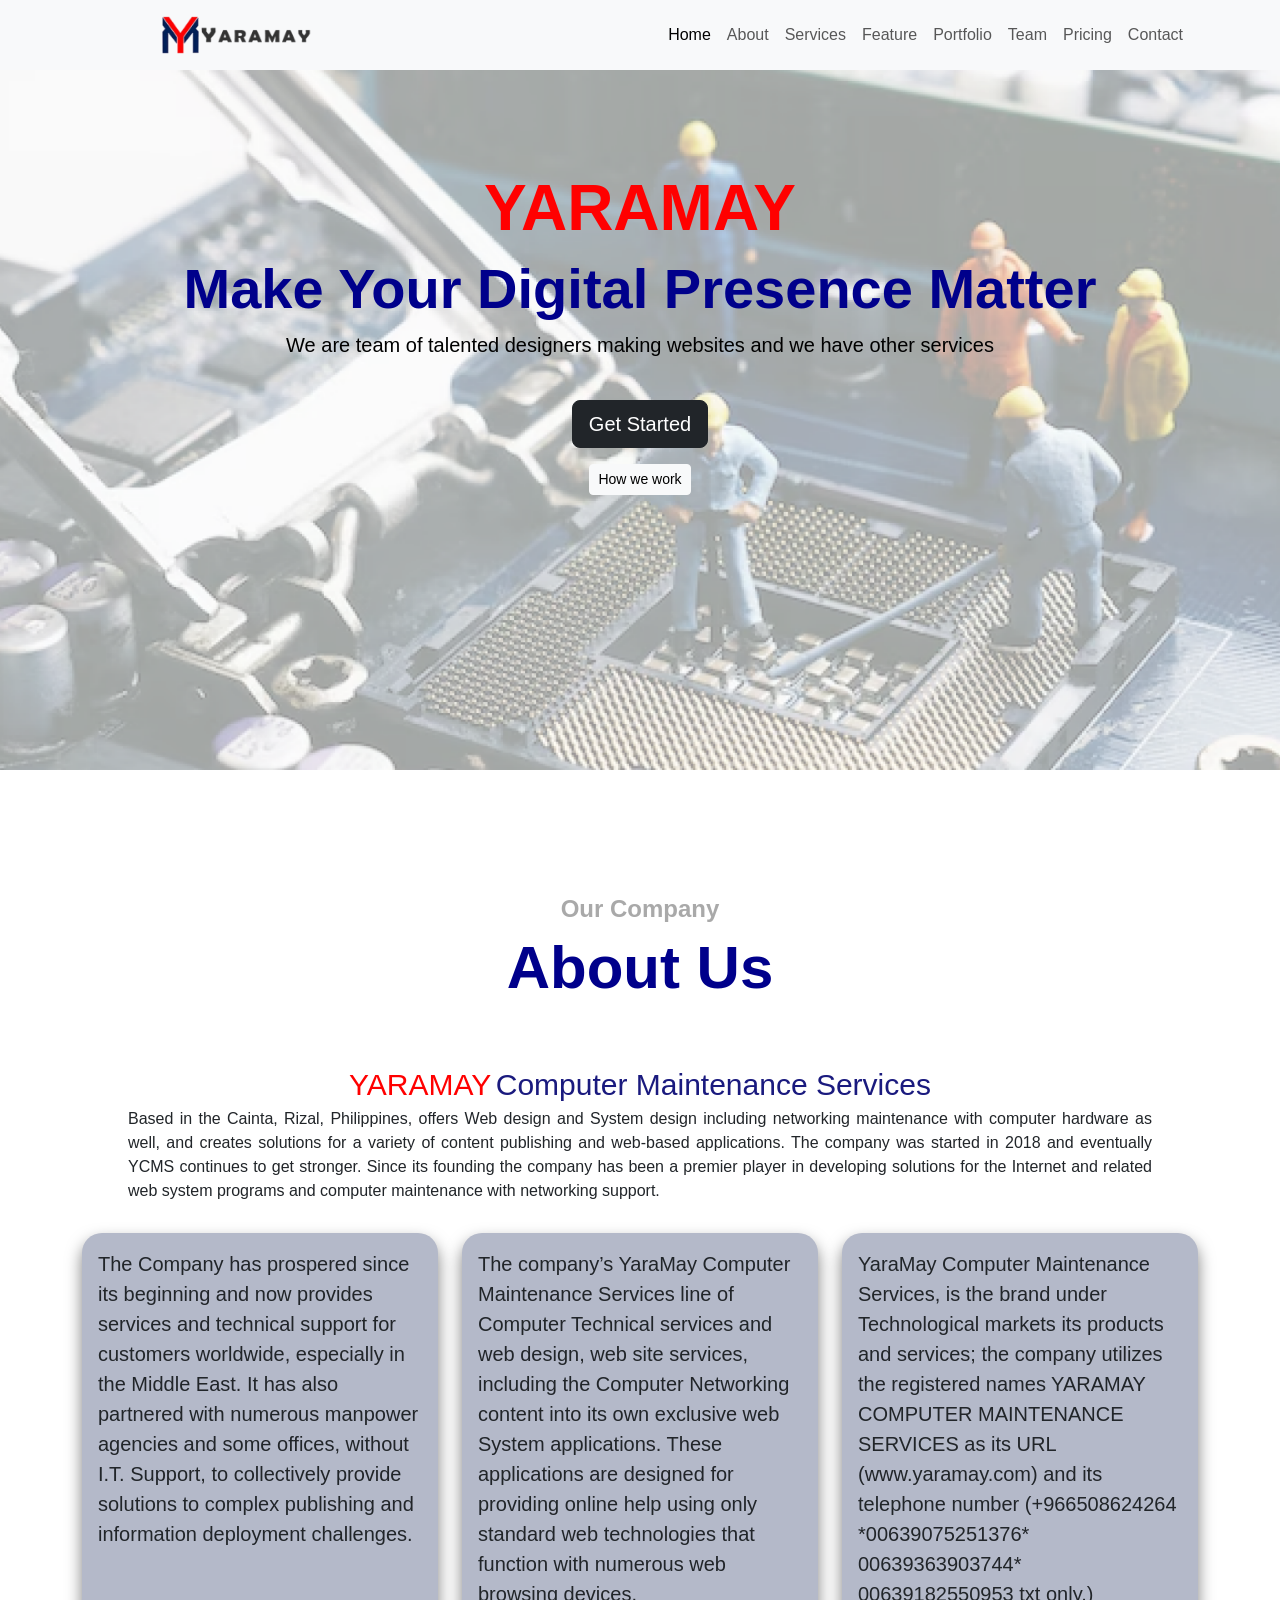
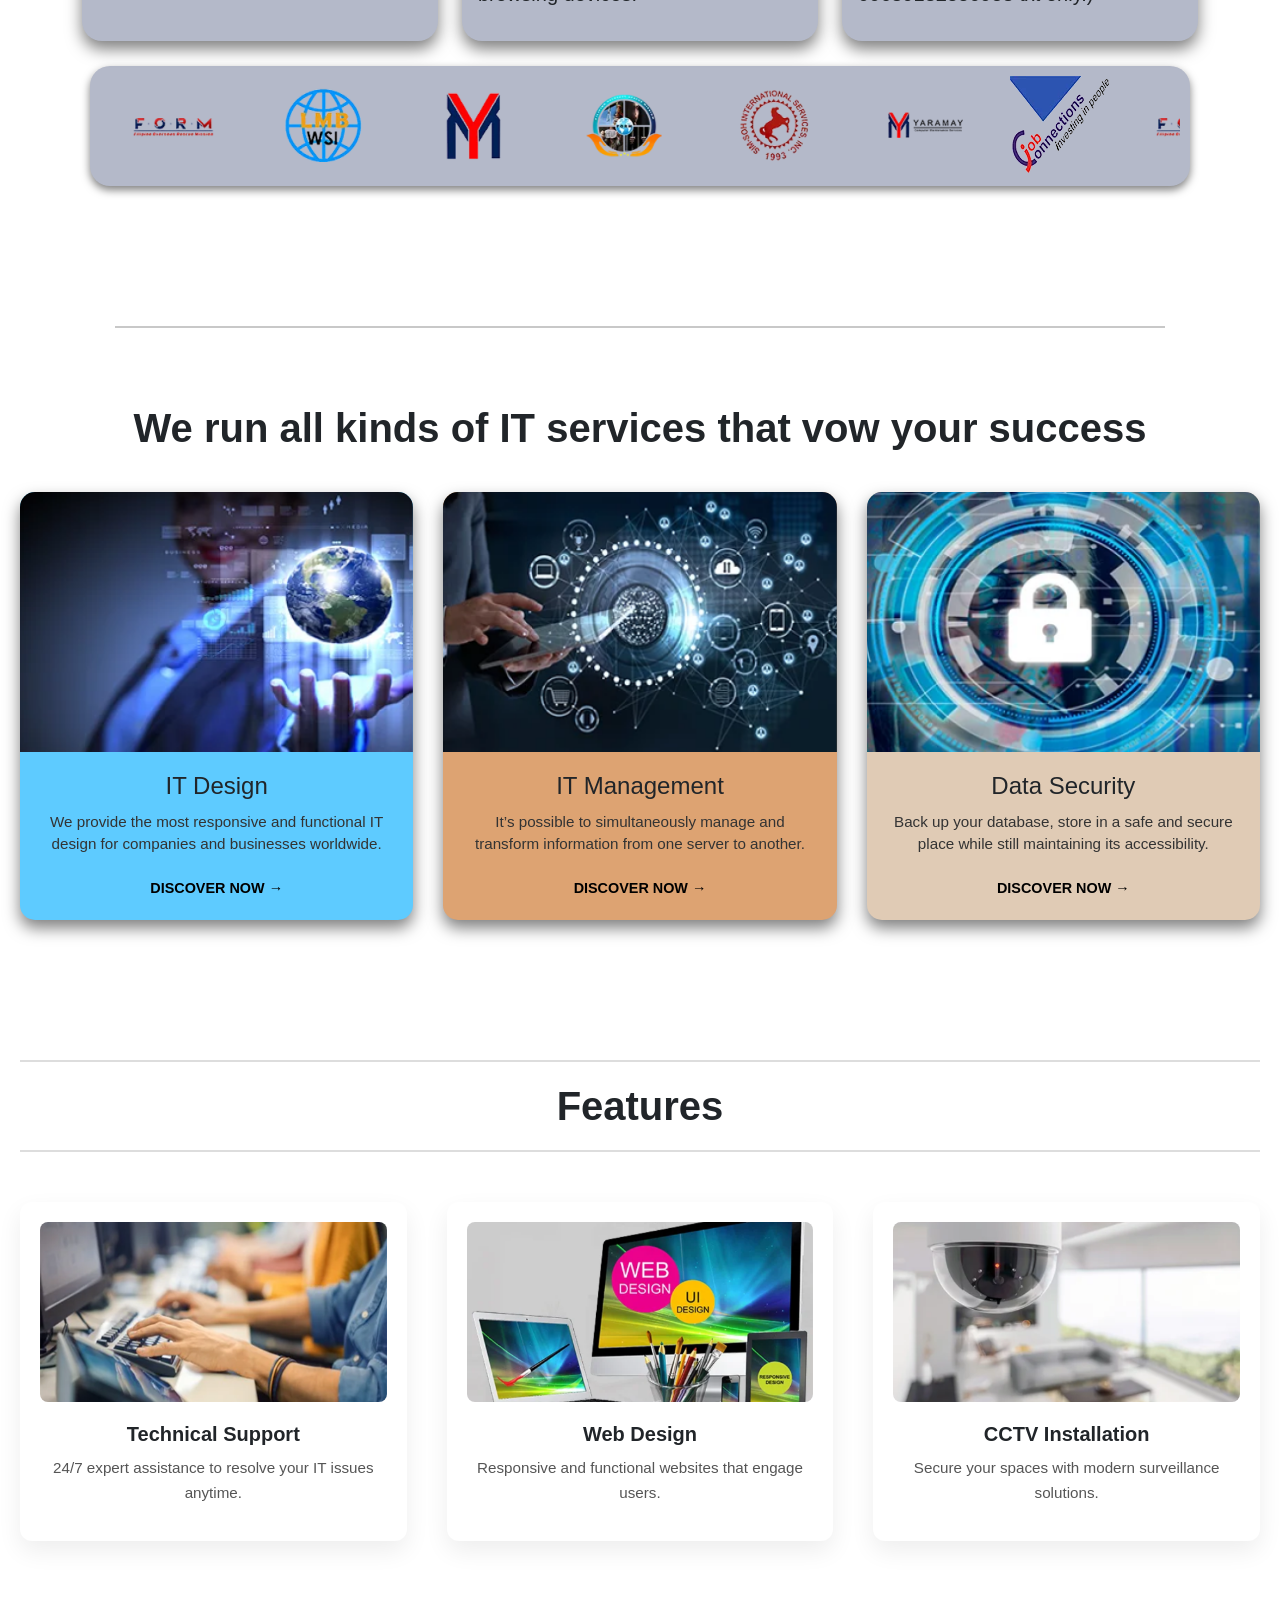
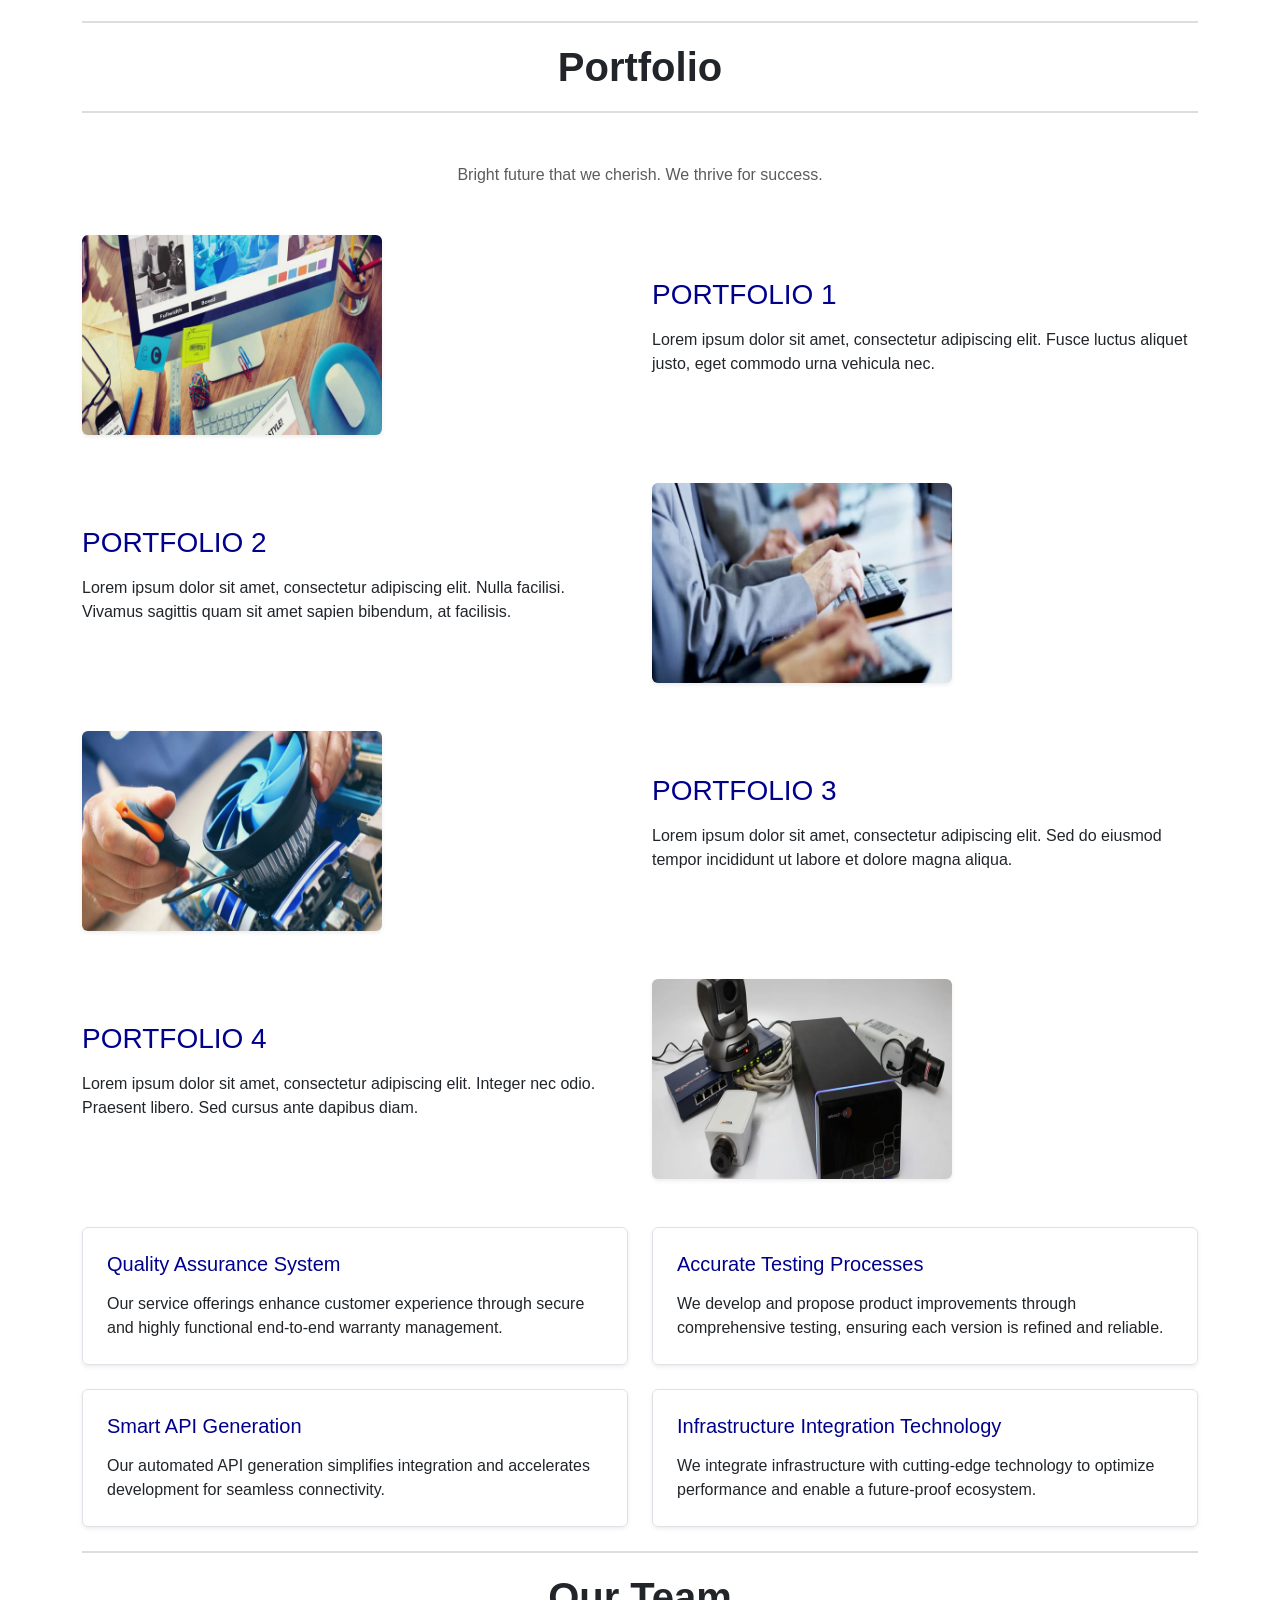
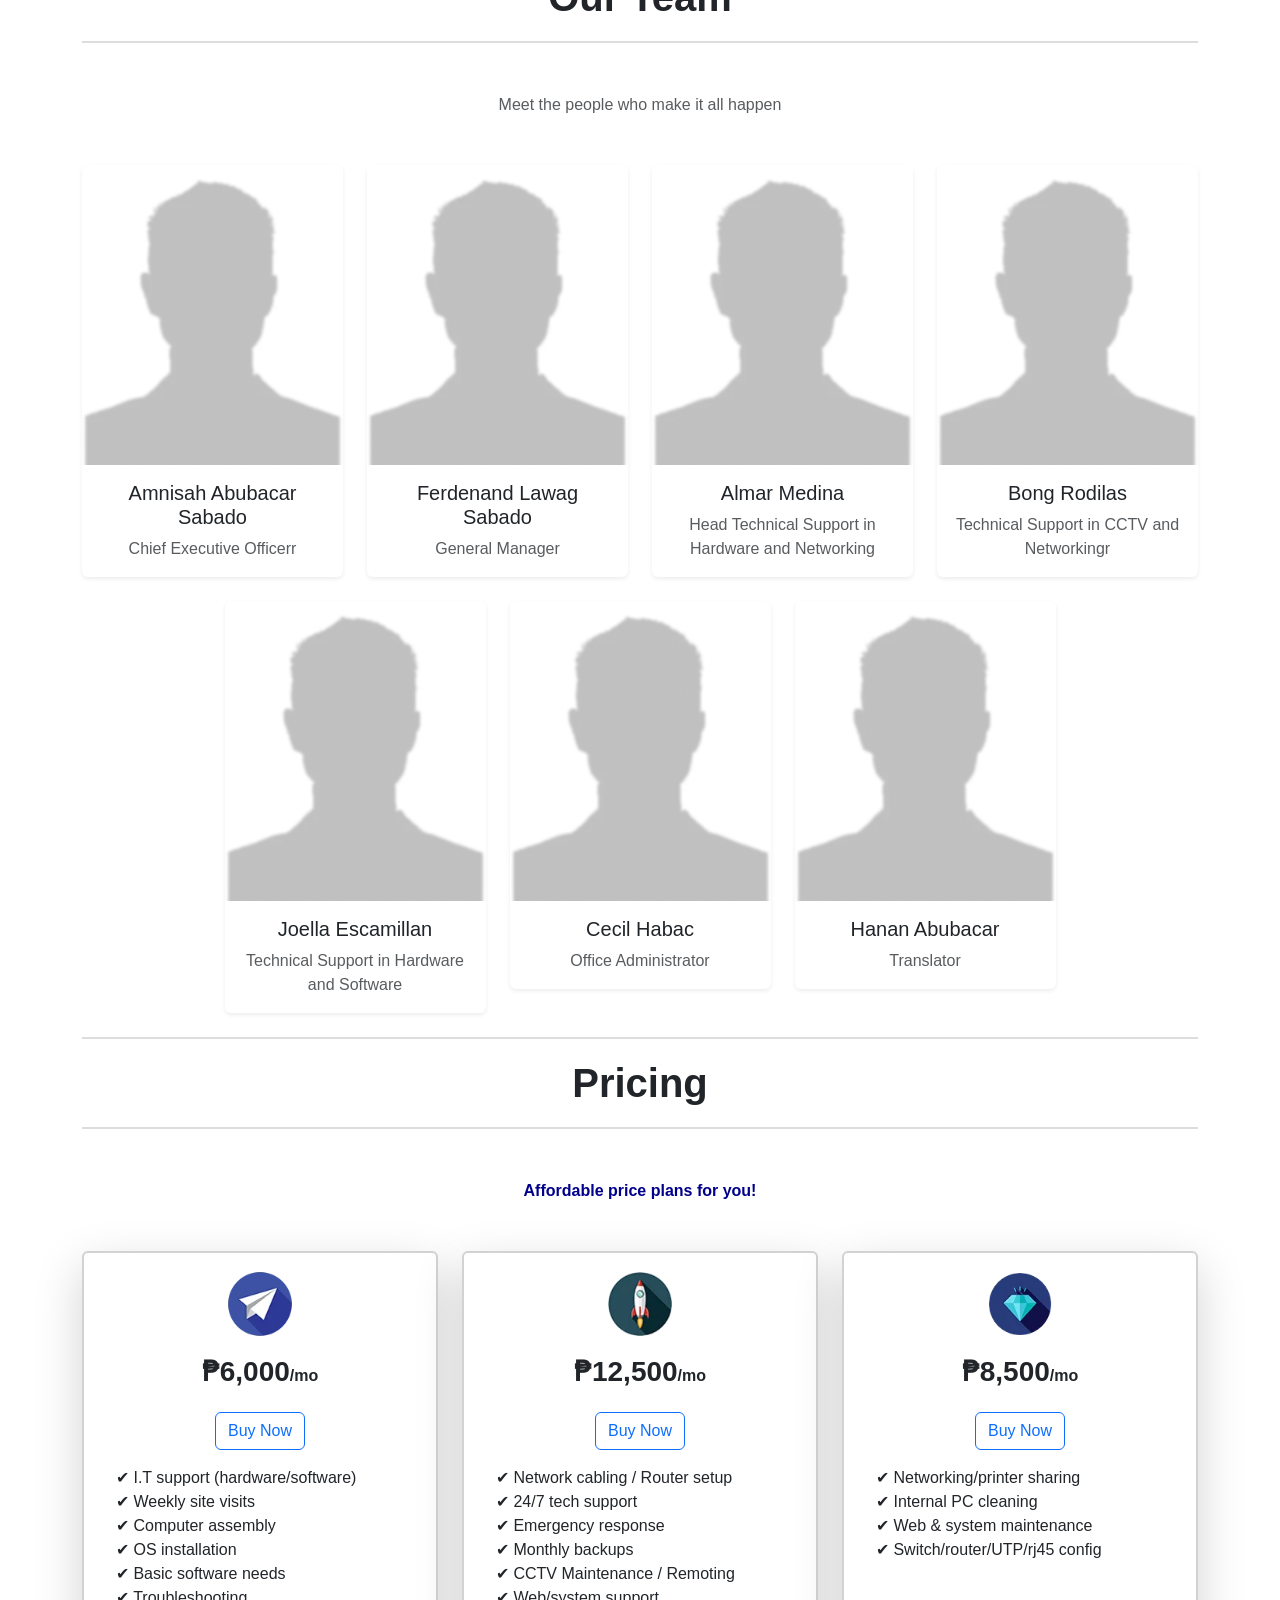
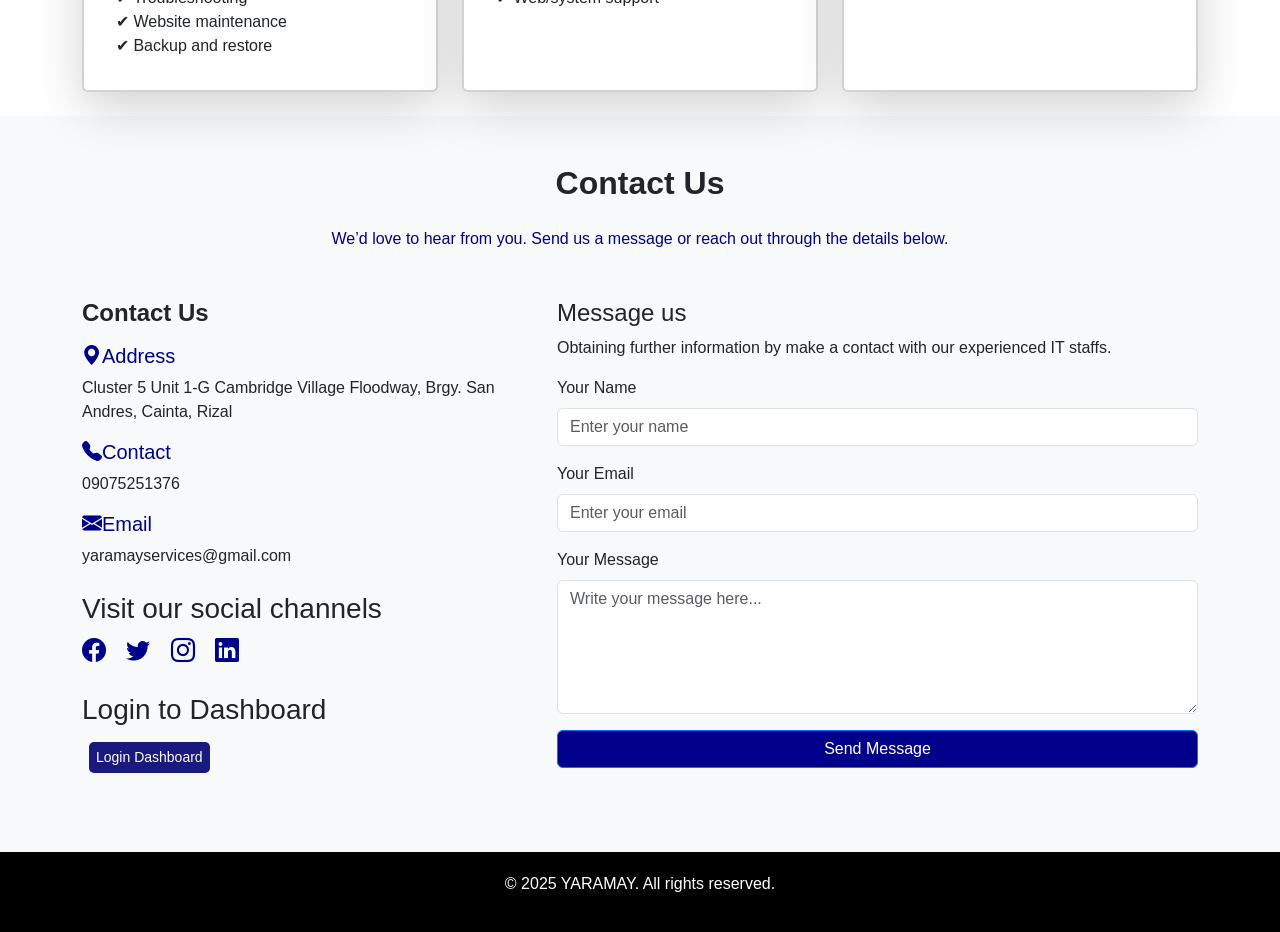
==== index.html @ 6e433407 "update" ====
<!DOCTYPE html>
<html lang="en">
<head>
  <meta charset="UTF-8" />
  <meta name="viewport" content="width=device-width, initial-scale=1.0" />
  <title>YARAMAY</title>
  <link href="https://cdn.jsdelivr.net/npm/bootstrap@5.3.0/dist/css/bootstrap.min.css" rel="stylesheet">
  <link rel="stylesheet" href="https://cdnjs.cloudflare.com/ajax/libs/animate.css/4.1.1/animate.min.css"/>
  <link href="https://unpkg.com/aos@2.3.4/dist/aos.css" rel="stylesheet">
  <link rel="stylesheet" href="https://cdn.jsdelivr.net/npm/bootstrap-icons@1.10.5/font/bootstrap-icons.css">
  <link rel="stylesheet" href="css/site.css">
</head>
<body>

  <!-- Navbar -->
  <nav class="navbar navbar-expand-lg navbar-light bg-light sticky-top">
    <div class="container">
      <a class="navbar-brand" href="#">
          <img src="image/logo.png" alt="MySite Logo" width="150" height="40" class="logo">
      </a>
      <button class="navbar-toggler" type="button" data-bs-toggle="collapse" data-bs-target="#navbarNav" 
        aria-controls="navbarNav" aria-expanded="false" aria-label="Toggle navigation">
        <span class="navbar-toggler-icon"></span>
      </button>
      <div class="collapse navbar-collapse justify-content-end" style="padding: 7px;" id="navbarNav">
        <ul class="navbar-nav">
          <li class="nav-item">
            <a class="nav-link active" href="#home">Home</a>
          </li>
          <li class="nav-item">
            <a class="nav-link" href="#about">About</a>
          </li>
          <li class="nav-item">
            <a class="nav-link" href="#services">Services</a>
          </li>
          <li class="nav-item">
            <a class="nav-link" href="#features">Feature</a>
          </li>
          <li class="nav-item">
            <a class="nav-link" href="#portfolio">Portfolio</a>
          </li>
          <li class="nav-item">
            <a class="nav-link" href="#team">Team</a>
          </li>
          <li class="nav-item">
            <a class="nav-link" href="#pricing">Pricing</a>
          </li>
          <li class="nav-item">
            <a class="nav-link" href="#footer">Contact</a>
          </li>
          <!-- <li class="nav-item " action="login.php">
            <a class="button text-decoration-none" style="background-color:rgb(26, 26, 126) ;" type="button" href="login.php">Login</a>
          </li>  -->
          <!-- Hide login button DONE-->

        </ul>
      </div>
    </div>
  </nav>

  <!-- Hero Section -->
  <section id="home" class="home">
    <div class="bgcontainer">
      <h1 class="display-3" >YARAMAY</h1>
      <h1 class="display-4" >Make Your Digital Presence Matter</h1>
      <p class="lead" style="color:black">We are team of talented designers making websites and we have other services </p>
      <a href="#features" class="btn btn-dark btn-lg mt-4">Get Started</a><br>
      <a href="#features" class="btn btn-light btn-sm mt-3">How we work</a>
    </div>
    
  </section>

  <section id="about" class="about">
    <div class="about-us">
        <h4 style="color:darkgray; font-weight:700">Our Company</h4>
            <h1 style="font-weight:700; color:darkblue; font-size:60px; padding-block-end:50px">About Us</h1>
            <a style="font-weight:500; font-size:30px; color:red">YARAMAY</a>
            <a style="font-weight:500; font-size:30px; color:rgb(26, 26, 126)">Computer Maintenance Services</a>
            <p style="text-align: justify;">Based in the Cainta, Rizal, Philippines, offers Web design and System design including networking 
                maintenance with computer hardware as well, and creates solutions for a variety of content publishing 
                and web-based applications. The company was started in 2018 and eventually YCMS continues to get stronger.
                Since its founding the company has been a premier player in developing solutions for the Internet and related 
                web system programs and computer maintenance with networking support.</p>
    </div>
    <div class="container">
        <div class="row g-4">
            <div class="col-md-4">
                <div class="p-3 text-dark h-100">
                    <p>
                    The Company has prospered since its beginning and now provides services and technical support for 
                    customers worldwide, especially in the Middle East. It has also partnered with numerous manpower 
                    agencies and some offices, without I.T. Support, to collectively provide solutions to complex publishing 
                    and information deployment challenges.
                    </p>
                </div>
            </div>
            <div class="col-md-4">
                <div class="p-3 text-dark h-100" >
                    <p>
                    The company’s YaraMay Computer Maintenance Services line of Computer Technical services and web design, 
                    web site services, including the Computer Networking content into its own exclusive web System applications. 
                    These applications are designed for providing online help using only standard web technologies that function 
                    with numerous web browsing devices.
                    </p>
                </div>
            </div>
            <div class="col-md-4">
                <div class="p-3 text-dark h-100">
                    <p>
                    YaraMay Computer Maintenance Services, is the brand under Technological markets its products and services; 
                    the company utilizes the registered names YARAMAY COMPUTER MAINTENANCE SERVICES as its URL (www.yaramay.com)
                    and its telephone number (+966508624264 *00639075251376* 00639363903744* 00639182550953 txt only.)
                    </p>
                </div>
            </div>
        </div>
    </div>
    <div class="brand-logo-slider-area section-space--ptb_30">
        <div class="logo-container" style="box-shadow: 0 4px 8px rgba(0, 0, 0, 0.5);">
            <div class="row">
                <div class="col-lg-12">
                  <div class="brand-logo-slider__container-area">
                    <div class="log-container">
                      <div class="logo-scroll-container">
                        <div class="logo-scroll">
                          <img src="image/logo3.png" class="img-fluid mx-2" alt="Partner Logo 3" >
                          <img src="image/logo4.png" class="img-fluid mx-2" alt="Partner Logo 4" >
                          <img src="image/logo5.png" class="img-fluid mx-2" alt="Partner Logo 5" >
                          <img src="image/logo6.png" class="img-fluid mx-2" alt="Partner Logo 6" >
                          <img src="image/logo7.png" class="img-fluid mx-2" alt="Partner Logo 7" >
                          <img src="image/logo8.png" class="img-fluid mx-2" alt="Partner Logo 8" >
                          <img src="image/logo9.png" class="img-fluid mx-2" alt="Partner Logo 8" >
                          <!-- Duplicate logos for seamless looping -->
                          <img src="image/logo3.png" class="img-fluid mx-2" alt="Partner Logo 3" >
                          <img src="image/logo4.png" class="img-fluid mx-2" alt="Partner Logo 4" >
                          <img src="image/logo5.png" class="img-fluid mx-2" alt="Partner Logo 5" >
                          <img src="image/logo6.png" class="img-fluid mx-2" alt="Partner Logo 6" >
                          <img src="image/logo7.png" class="img-fluid mx-2" alt="Partner Logo 7" >
                          <img src="image/logo8.png" class="img-fluid mx-2" alt="Partner Logo 8" >
                          <img src="image/logo9.png" class="img-fluid mx-2" alt="Partner Logo 9" >
                        </div>
                      </div>
                    </div>
                  </div>
            </div>
         </div>
    </div>
  </section>
    <hr class="section-divider">
  <section id="services" class="services-section">
  <h2>We run all kinds of IT services that vow your success</h2>
  <div class="services-grid">
    <!-- IT Design -->
    <div class="service-card" style="background-color: #5ECBFF;">
      <img src="image/photo.png" alt="IT Design">
      <div class="service-content">
        <h3>IT Design</h3>
        <p>We provide the most responsive and functional IT design for companies and businesses worldwide.</p>
        <a href="#">DISCOVER NOW &rarr;</a>
      </div>
    </div>
    <!-- IT Management -->
    <div class="service-card" style="background-color: #DDA372;">
      <img src="image/photo2.png" alt="IT Management">
      <div class="service-content">
        <h3>IT Management</h3>
        <p>It’s possible to simultaneously manage and transform information from one server to another.</p>
        <a href="#">DISCOVER NOW &rarr;</a>
      </div>
    </div>
    <!-- Data Security -->
    <div class="service-card" style="background-color: #E0CBB5;">
      <img src="image/photo3.png" alt="Data Security">
      <div class="service-content">
        <h3>Data Security</h3>
        <p>Back up your database, store in a safe and secure place while still maintaining its accessibility.</p>
        <a href="#">DISCOVER NOW &rarr;</a>
      </div>
    </div>
  </div>
</section>
<section id="features" class="features-wrapper">
  <h2>Features</h2>
  <div class="features-grid">
    <!-- Feature 1 -->
    <div class="feature-card" data-aos="fade-up">
      <img src="image/feature1.png" alt="Technical Support">
      <h3>Technical Support</h3>
      <p>24/7 expert assistance to resolve your IT issues anytime.</p>
    </div>

    <!-- Feature 2 -->
    <div class="feature-card" data-aos="fade-up" data-aos-delay="100">
      <img src="image/feature2.png" alt="Web Design">
      <h3>Web Design</h3>
      <p>Responsive and functional websites that engage users.</p>
    </div>

    <!-- Feature 3 -->
    <div class="feature-card" data-aos="fade-up" data-aos-delay="200">
      <img src="image/feature3.png" alt="CCTV Installation">
      <h3>CCTV Installation</h3>
      <p>Secure your spaces with modern surveillance solutions.</p>
    </div>
</section>
<!-- Portfolio Section -->
<section id="portfolio" class="portfolio">
  <div class="container">
    <h2 class="text-center">Portfolio</h2>
    <p class="text-center text-muted mb-5">Bright future that we cherish. We thrive for success.</p>
    <!-- Portfolio Entries -->
    <div class="row align-items-center mb-5">
      <div class="col-md-6">
        <img src="image/portfolio1.png" alt="Portfolio 1" class="img-fluid rounded shadow-sm portfolio-img">
      </div>
      <div class="col-md-6">
        <h3 class="text-uppercase mb-3" style="color: darkblue;">Portfolio 1</h3>
        <p>Lorem ipsum dolor sit amet, consectetur adipiscing elit. Fusce luctus aliquet justo, eget commodo urna vehicula nec.</p>
      </div>
    </div>
    <div class="row align-items-center mb-5">
      <div class="col-md-6">
        <h3 class="text-uppercase mb-3" style="color: darkblue;">Portfolio 2</h3>
        <p>Lorem ipsum dolor sit amet, consectetur adipiscing elit. Nulla facilisi. Vivamus sagittis quam sit amet sapien bibendum, at facilisis.</p>
      </div>
      <div class="col-md-6">
        <img src="image/portfolio2.png" alt="Portfolio 2" class="img-fluid rounded shadow-sm portfolio-img">
      </div>
    </div>
    <div class="row align-items-center mb-5">
      <div class="col-md-6">
        <img src="image/portfolio3.png" alt="Portfolio 3" class="img-fluid rounded shadow-sm portfolio-img">
      </div>
      <div class="col-md-6">
        <h3 class="text-uppercase mb-3" style="color: darkblue;">Portfolio 3</h3>
        <p>Lorem ipsum dolor sit amet, consectetur adipiscing elit. Sed do eiusmod tempor incididunt ut labore et dolore magna aliqua.</p>
      </div>
    </div>
    <div class="row align-items-center mb-5">
      <div class="col-md-6">
        <h3 class="text-uppercase mb-3" style="color: darkblue;">Portfolio 4</h3>
        <p>Lorem ipsum dolor sit amet, consectetur adipiscing elit. Integer nec odio. Praesent libero. Sed cursus ante dapibus diam.</p>
      </div>
      <div class="col-md-6">
        <img src="image/portfolio4.png" alt="Portfolio 4" class="img-fluid rounded shadow-sm portfolio-img">
      </div>
    </div>
    <!-- Feature Cards -->
    <div class="row">
      <div class="col-lg-6 mb-4">
        <div class="p-4 border rounded shadow-sm h-100">
          <h5 class="text mb-3"style="color: darkblue;">Quality Assurance System</h5>
          <p class="mb-0">Our service offerings enhance customer experience through secure and highly functional end-to-end warranty management.</p>
        </div>
      </div>
      <div class="col-lg-6 mb-4">
        <div class="p-4 border rounded shadow-sm h-100">
          <h5 class="text mb-3" style="color: darkblue;">Accurate Testing Processes</h5>
          <p class="mb-0">We develop and propose product improvements through comprehensive testing, ensuring each version is refined and reliable.</p>
        </div>
      </div>
      <div class="col-lg-6 mb-4">
        <div class="p-4 border rounded shadow-sm h-100">
          <h5 class="text mb-3"style="color: darkblue;">Smart API Generation</h5>
          <p class="mb-0">Our automated API generation simplifies integration and accelerates development for seamless connectivity.</p>
        </div>
      </div>
      <div class="col-lg-6 mb-4">
        <div class="p-4 border rounded shadow-sm h-100">
          <h5 class="text mb-3"style="color: darkblue;">Infrastructure Integration Technology</h5>
          <p class="mb-0">We integrate infrastructure with cutting-edge technology to optimize performance and enable a future-proof ecosystem.</p>
        </div>
      </div>
    </div>
  </div>
</section>

<!-- Team Section -->
<section id="team" class="team">
  <div class="container">
    <div class="text-center mb-5">
      <h2 >Our Team</h2>
      <p class="text-muted">Meet the people who make it all happen</p>
    </div>
    <div class="row justify-content-center">
      <!-- Team Member 1 -->
      <div class="col-lg-3 col-md-4 col-sm-6 mb-4" data-aos="fade-up" data-aos-delay="100">
        <div class="card text-center border-0 shadow-sm">
          <img src="image/profile.png" class="card-img-top team-img" alt="Team Member 1">
          <div class="card-body">
            <h5 class="card-title">Amnisah Abubacar Sabado</h5>
            <p class="card-text text-muted">Chief Executive Officerr</p>
          </div>
        </div>
      </div>
      <!-- Team Member 2 -->
      <div class="col-lg-3 col-md-4 col-sm-6 mb-4" data-aos="fade-up" data-aos-delay="200">
        <div class="card text-center border-0 shadow-sm">
          <img src="image/profile.png" class="card-img-top team-img" alt="Team Member 2">
          <div class="card-body">
            <h5 class="card-title">Ferdenand Lawag Sabado</h5>
            <p class="card-text text-muted">General Manager</p>
          </div>
        </div>
      </div>
      <!-- Team Member 3 -->
      <div class="col-lg-3 col-md-4 col-sm-6 mb-4" data-aos="fade-up" data-aos-delay="300">
        <div class="card text-center border-0 shadow-sm">
          <img src="image/profile.png" class="card-img-top team-img" alt="Team Member 3">
          <div class="card-body">
            <h5 class="card-title">Almar Medina</h5>
            <p class="card-text text-muted">Head Technical Support in Hardware and Networking</p>
          </div>
        </div>
      </div>
      <!-- Team Member 4 -->
      <div class="col-lg-3 col-md-4 col-sm-6 mb-4" data-aos="fade-up" data-aos-delay="400">
        <div class="card text-center border-0 shadow-sm">
          <img src="image/profile.png" class="card-img-top team-img" alt="Team Member 4">
          <div class="card-body">
            <h5 class="card-title">Bong Rodilas</h5>
            <p class="card-text text-muted">Technical Support in CCTV and Networkingr</p>
          </div>
        </div>
      </div>
      <!-- Team Member 5 -->
      <div class="col-lg-3 col-md-4 col-sm-6 mb-4" data-aos="fade-up" data-aos-delay="500">
        <div class="card text-center border-0 shadow-sm">
          <img src="image/profile.png" class="card-img-top team-img" alt="Team Member 5">
          <div class="card-body">
            <h5 class="card-title">Joella Escamillan</h5>
            <p class="card-text text-muted">Technical Support in Hardware and Software</p>
          </div>
        </div>
      </div>
      <!-- Team Member 6 -->
      <div class="col-lg-3 col-md-4 col-sm-6 mb-4" data-aos="fade-up" data-aos-delay="600">
        <div class="card text-center border-0 shadow-sm">
          <img src="image/profile.png" class="card-img-top team-img" alt="Team Member 6">
          <div class="card-body">
            <h5 class="card-title">Cecil Habac</h5>
            <p class="card-text text-muted">Office Administrator</p>
          </div>
        </div>
      </div>
      <!-- Team Member 7 -->
      <div class="col-lg-3 col-md-4 col-sm-6 mb-4" data-aos="fade-up" data-aos-delay="700">
        <div class="card text-center border-0 shadow-sm">
          <img src="image/profile.png" class="card-img-top team-img" alt="Team Member 7">
          <div class="card-body">
            <h5 class="card-title">Hanan Abubacar</h5>
            <p class="card-text text-muted">Translator</p>
          </div>
        </div>
      </div>
    </div>
  </div>
</section>

<!--Pricing Section -->

  <section id="pricing" class="pricing">
  <div class="container">
    <h2 class="text-center fw-bold">Pricing</h2>
    <p class="text-center mb-5" style="color: darkblue; font-weight:700">Affordable price plans for you!</p>

    <div class="row justify-content-center" >
      <!-- Basic Plan -->
      <div class="col-md-4 mb-4" data-aos="fade-up" data-aos-delay="100">
        <div class="card shadow-lg border-2 h-100">
          <div class="card-body text-center">
            <div class="mb-3">
              <img src="image/icon.webp" alt="Basic Plan" width="70">
            </div>
            <h3 class="fw-bold">₱6,000<span class="fs-6">/mo</span></h3>
            <button class="btn btn-outline-primary my-3">Buy Now</button>
            <ul class="list-unstyled text-start px-3">
              <li>✔ I.T support (hardware/software)</li>
              <li>✔ Weekly site visits</li>
              <li>✔ Computer assembly</li>
              <li>✔ OS installation</li>
              <li>✔ Basic software needs</li>
              <li>✔ Troubleshooting</li>
              <li>✔ Website maintenance</li>
              <li>✔ Backup and restore</li>
            </ul>
          </div>
        </div>
      </div>

      <!-- Gold Plan -->
      <div class="col-md-4 mb-4" data-aos="fade-up" data-aos-delay="200">
        <div class="card shadow-lg border-2 h-100">
          <div class="card-body text-center">
            <div class="mb-3">
              <img src="image/icon2.webp" alt="Gold Plan" width="70">
            </div>
            <h3 class="fw-bold">₱12,500<span class="fs-6">/mo</span></h3>
            <button class="btn btn-outline-primary my-3">Buy Now</button>
            <ul class="list-unstyled text-start px-3">
              <li>✔ Network cabling / Router setup</li>
              <li>✔ 24/7 tech support</li>
              <li>✔ Emergency response</li>
              <li>✔ Monthly backups</li>
              <li>✔ CCTV Maintenance / Remoting</li>
              <li>✔ Web/system support</li>
            </ul>
          </div>
        </div>
      </div>

      <!-- Plus Plan -->
      <div class="col-md-4 mb-4" data-aos="fade-up" data-aos-delay="300">
        <div class="card shadow-lg border-2 h-100">
          <div class="card-body text-center">
            <div class="mb-3">
              <img src="image/icon3.webp" alt="Plus Plan" width="70">
            </div>
            <h3 class="fw-bold">₱8,500<span class="fs-6">/mo</span></h3>
            <button class="btn btn-outline-primary my-3">Buy Now</button>
            <ul class="list-unstyled text-start px-3">
              <li>✔ Networking/printer sharing</li>
              <li>✔ Internal PC cleaning</li>
              <li>✔ Web & system maintenance</li>
              <li>✔ Switch/router/UTP/rj45 config</li>
            </ul>
          </div>
        </div>
      </div>
    </div>
  </div>
</section>
<section id="contact" class="py-5 bg-light">
  <div class="container">
    <h2 class="text-center fw-bold mb-4">Contact Us</h2>
    <p class="text-center  mb-5" style="color: darkblue;">We’d love to hear from you. Send us a message or reach out through the details below.</p>

    <div class="row">
      <!-- Contact Info -->
      <div class="col-md-5 mb-4" data-aos="fade-right">
        <h4 class="fw-bold mb-3">Contact Us</h4>
        <p><h5 class="bi bi-geo-alt-fill me-2"style="color: darkblue;">Address</h5>Cluster 5 Unit 1-G Cambridge Village Floodway, Brgy. San Andres, Cainta, Rizal</p>
        <p><h5 class="bi bi-telephone-fill me-2"style="color: darkblue;">Contact</h5>09075251376</p>
        <p><h5 class="bi bi-envelope-fill me-2" style="color: darkblue;">Email</h5>yaramayservices@gmail.com</p>

        <!-- Social Media Icons -->
        <div class="mt-4">
          <h3>Visit our social channels</h3>
          <a href="#" class="text-primary me-3"><i class="bi bi-facebook fs-4"style="color: darkblue;"></i></a>
          <a href="#" class="text-info me-3"><i class="bi bi-twitter fs-4" style="color: darkblue;"></i></a>
          <a href="#" class="text-danger me-3"><i class="bi bi-instagram fs-4"style="color: darkblue;"></i></a>
          <a href="#" class="text-dark"><i class="bi bi-linkedin fs-4"style="color: darkblue;"></i></a>
        </div>

        <div class="mt-4">
          <h3>Login to Dashboard</h3>
           <div class="p-0 m-0" action="login.php">
            <a class="button text-decoration-none btn btn-sm " style="background-color:rgb(26, 26, 126) ;" type="button" href="admin/login.php">Login Dashboard</a>
          </div> 
        </div>
      </div>

      <!-- Contact Form -->
      <div class="col-md-7" data-aos="fade-left">
        <div id="contact-alert" class="alert d-none mb-3" role="alert"></div>
        <form id="contact-form" action="contact.php" method="POST" novalidate>
          <h4>Message us</h4>
          <p>Obtaining further information by make a contact with our experienced IT staffs.</p>
          <div class="mb-3">
            <label for="name" class="form-label">Your Name</label>
            <input type="text" id="name" name="name" class="form-control" placeholder="Enter your name" required>
          </div>
          <div class="mb-3">
            <label for="email" class="form-label">Your Email</label>
            <input type="email" id="email" name="email" class="form-control" placeholder="Enter your email" required>
          </div>
          <div class="mb-3">
            <label for="message" class="form-label">Your Message</label>
            <textarea id="message" name="message" rows="5" class="form-control" placeholder="Write your message here..." required></textarea>
          </div>
          <button type="submit" class="btn btn-primary w-100" style="background-color: darkblue;">Send Message</button>
        </form>
      </div>
    </div>
  </div>
</section>

  <!-- Footer -->
  <footer id="footer" style="background-color: #000;">
    <div class="container" style="background-color: #000;">
      <p style="color: white;">&copy; 2025 YARAMAY. All rights reserved.</p>
    </div>
  </footer>

  <!-- Bootstrap JS Bundle -->
  <script src="https://cdn.jsdelivr.net/npm/bootstrap@5.3.0/dist/js/bootstrap.bundle.min.js"></script>
  <script src="https://cdnjs.cloudflare.com/ajax/libs/wow/1.1.2/wow.min.js"></script>
  <script src="https://unpkg.com/aos@2.3.4/dist/aos.js"></script>
  <script src="js/site.js"></script>
</body>
</html>
---- css/site.css ----
body {
      font-family: 'Segoe UI', Tahoma, Geneva, Verdana, sans-serif;
    }
    .logo{
        margin-inline-start: 5rem;
    }
    .home {
        background-image: url('../image/image.png');
        background-repeat: no-repeat;
        background-position: center;
        background-size: cover;
        inline-size: 100%;
        block-size: 700px;      
        color: white;
        padding: 100px 0;
        text-align: center;
    }
    .section-divider {
      border: none;
      border-block-start: 2px solid #272727;
      padding-inline: 10%;
      margin-inline: 9%;
      margin-block-start: 30px;
    }

    .display-3{
        color: red;
        font-weight: bolder;
    }
    .display-4{
        color:darkblue;
        font-weight: 600;
    }
    .button {
        color: white;
        border-radius: 5px;
        margin: 7px;
        padding-inline-start: 6px;
        padding-inline-end: 6px;
    }

    .about {
        inline-size: 100%;
        block-size: auto;      
        padding: 100px 0;
        text-align: center;
    }
    .about-us{
        margin-inline: 10%;
        margin-block-start: 25px;
        margin-block-end: 30px;
    }

    .p-3{
        background-color:#b4b9c9; 
        box-shadow: 0 8px 16px rgba(0,0,0,0.5);
        border-radius:20px; 
        font-size:20px;
        text-align: start;
    }
    .logo-container{
        background-color:#b4b9c9; 
        border-radius:20px; 
        margin-block-start: 25px;
        margin-inline: 7%;
        padding: 10px;
        margin-block-end: 10px;
        padding-inline: 10px;
    }
    .logo-scroll-container {
      overflow: hidden;
      white-space: nowrap;
      inline-size: 100%;
    }

    .logo-scroll {
      display: inline-block;
      animation: scroll 20s linear infinite;
    }

    .logo-scroll img {
      display: inline-block;
      margin: 0 0px;
      vertical-align: middle;
      transition: transform 0.3s ease;
    }

    .logo-scroll img:hover {
      transform: scale(1.1);
    }

    @keyframes scroll {
      0% { transform: translateX(0); }
      100% { transform: translateX(-50%); }
    }

    .img-fluid{
      max-inline-size: 130px;
    }

    .responsive-logo {
        max-inline-size: 100%;
        block-size: auto;
    }
    .services-section {
      padding: 60px 20px;
      text-align: center;
    }

    .services-section h2 {
      font-size: 2.5rem;
      margin-block-end: 40px;
      font-weight: bold;
    }

    .services-grid {
      display: grid;
      grid-template-columns: repeat(auto-fit, minmax(280px, 1fr));
      gap: 30px;
      justify-items: center;
    }

    .service-card {
      border-radius: 15px;
      overflow: hidden;
      box-shadow: 0 8px 16px rgba(0,0,0,0.5);
      transition: transform 0.3s ease;
      display: flex;
      flex-direction: column;
      max-inline-size: 400px;
    }

    .service-card:hover {
      transform: translateY(-5px);
    }

    .service-card img {
      inline-size: 100%;
      block-size: 260px;
      object-fit: cover;
    }

    .service-content {
      padding: 20px;
      text-align: center;
      flex: 1;
    }

    .service-content h3 {
      margin-block-end: 10px;
      font-size: 1.5rem;
    }

    .service-content p {
      font-size: 0.95rem;
      color: #333;
      margin-block-end: 20px;
    }

    .service-content a {
      font-size: 0.9rem;
      text-decoration: none;
      color: #000;
      font-weight: bold;
      display: inline-block;
    }

    .large-image-box{
        border-radius: 20px;
        margin: 10px;
        margin-inline-start: 0;
        inline-size: 400px;
        box-shadow: 0 4px 8px rgba(0, 0, 0, 0.6);
        block-size: 550px;
        padding-inline:auto;
    }
    .heading{
      font-size: 24px;
    }
    .content{
        padding-block-start: 20px;
    }
    .button-text{
      font-weight: 600;
      font-size: 16px;
    }

    .features-wrapper {
      padding: 80px 20px;
      text-align: center;
    }

    .features-wrapper h2 {
      font-size: 2.5rem;
      font-weight: 700;
      margin-bottom: 50px;
      border-top: 2px solid #ddd;
      border-bottom: 2px solid #ddd;
      padding: 20px 0;
    }

    .features-grid {
      display: grid;
      grid-template-columns: repeat(auto-fit, minmax(260px, 1fr));
      gap: 40px;
    }

    .feature-card {
      background: #fff;
      border-radius: 12px;
      box-shadow: 0 10px 25px rgba(0, 0, 0, 0.07);
      padding: 20px;
      transition: transform 0.3s ease;
    }

    .feature-card:hover {
      transform: translateY(-10px);
    }

    .feature-card img {
      inline-size: 100%;
      block-size: 180px;
      object-fit: cover;
      border-radius: 8px;
      margin-block-end: 20px;
    }

    .feature-card h3 {
      font-size: 1.25rem;
      margin-block-end: 10px;
      font-weight: 600;
    }

    .feature-card p {
      color: #555;
      font-size: 0.95rem;
      line-height: 1.6;
    }

    .portfolio h2 {
      font-size: 2.5rem;
      font-weight: 700;
      margin-bottom: 50px;
      border-top: 2px solid #ddd;
      border-bottom: 2px solid #ddd;
      padding: 20px 0;
    }

    .portfolio-img {
      width: 100%;
      max-width: 300px;
      height: 200px;
      object-fit: cover;
    }

    @media (max-width: 768px) {
      .portfolio-img {
        max-height: 200px;    /* smaller image on mobile */
      }
    }

    .team h2 {
      font-size: 2.5rem;
      font-weight: 700;
      margin-bottom: 50px;
      border-top: 2px solid #ddd;
      border-bottom: 2px solid #ddd;
      padding: 20px 0;
    }

    .team-img {
      height: 300px;
      object-fit: cover;
    }

    .pricing h2 {
      font-size: 2.5rem;
      font-weight: 700;
      margin-bottom: 50px;
      border-top: 2px solid #ddd;
      border-bottom: 2px solid #ddd;
      padding: 20px 0;
    }

    
    .features {
      padding: 60px 0;
    }
    .feature-icon {
      font-size: 3rem;
      color: #007bff;
    }
    footer {
      background-color: #f8f9fa;
      padding: 20px 0;
      text-align: center;
    }
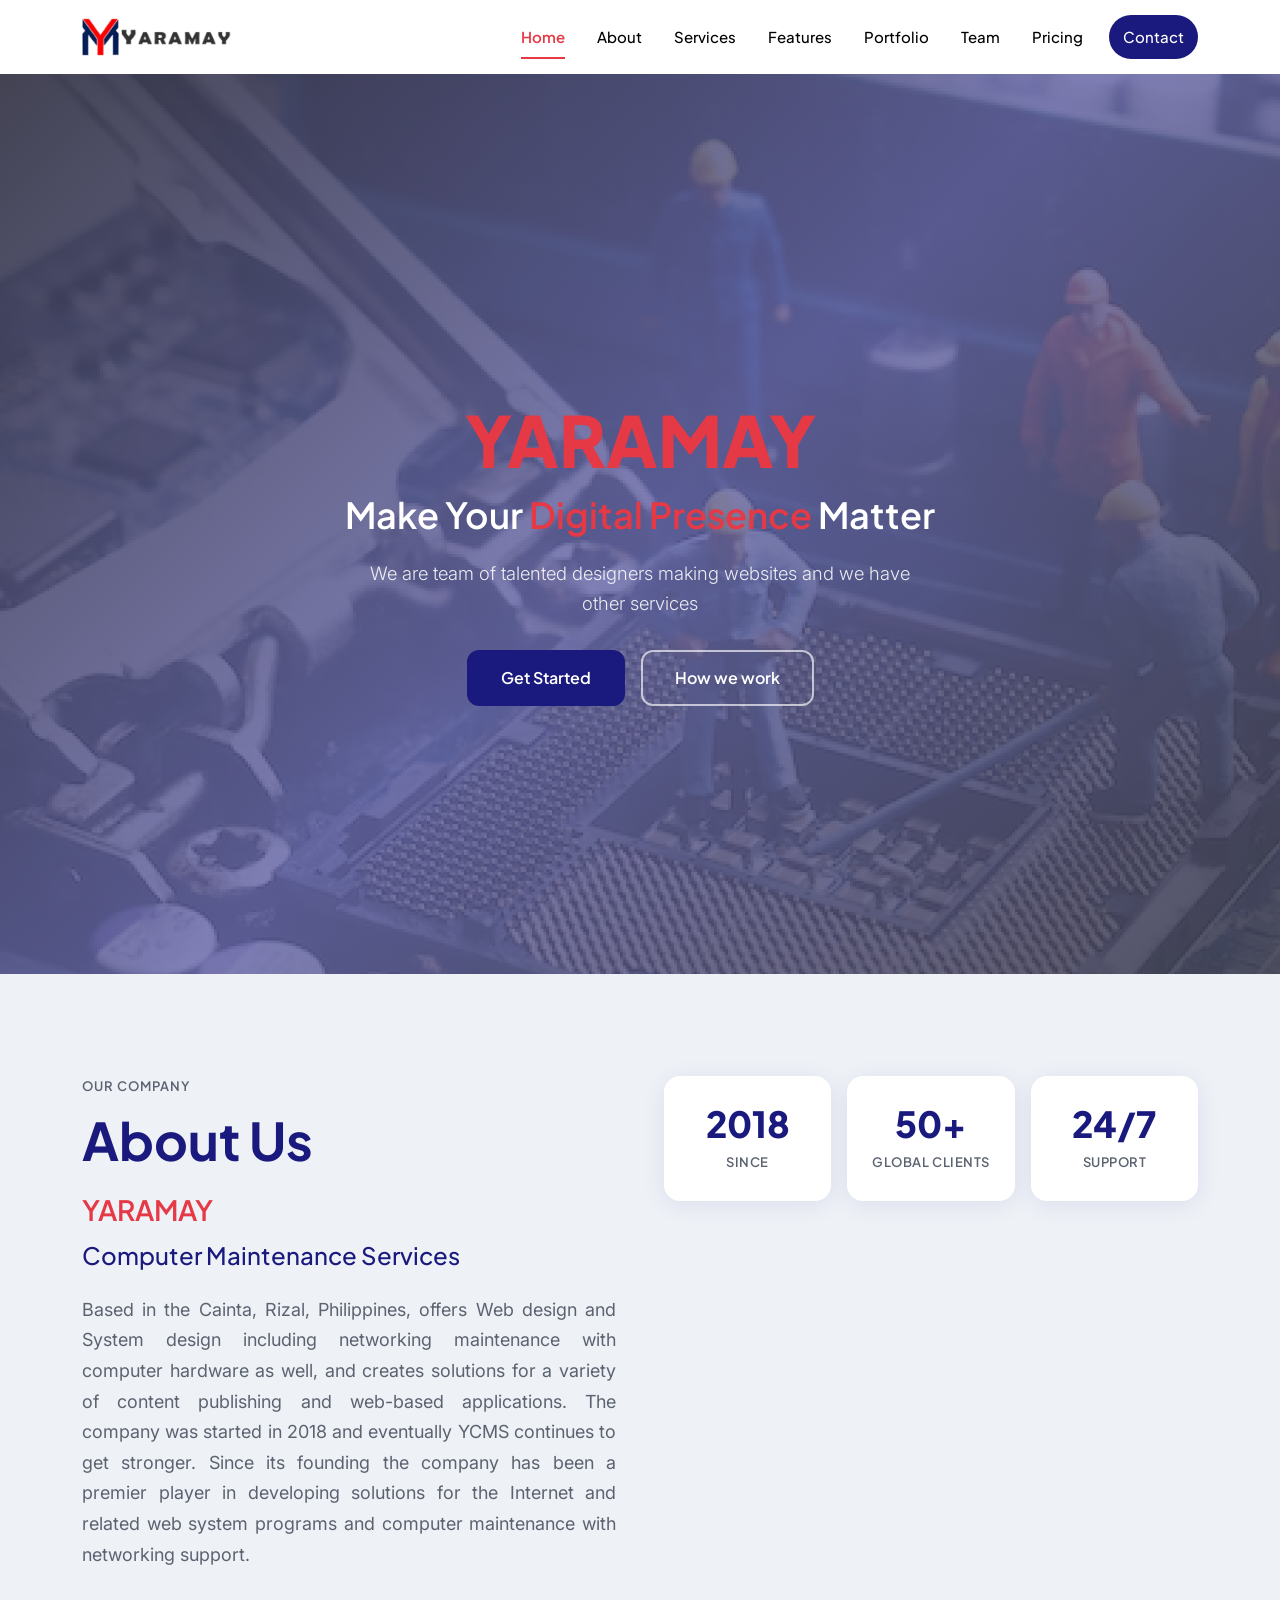
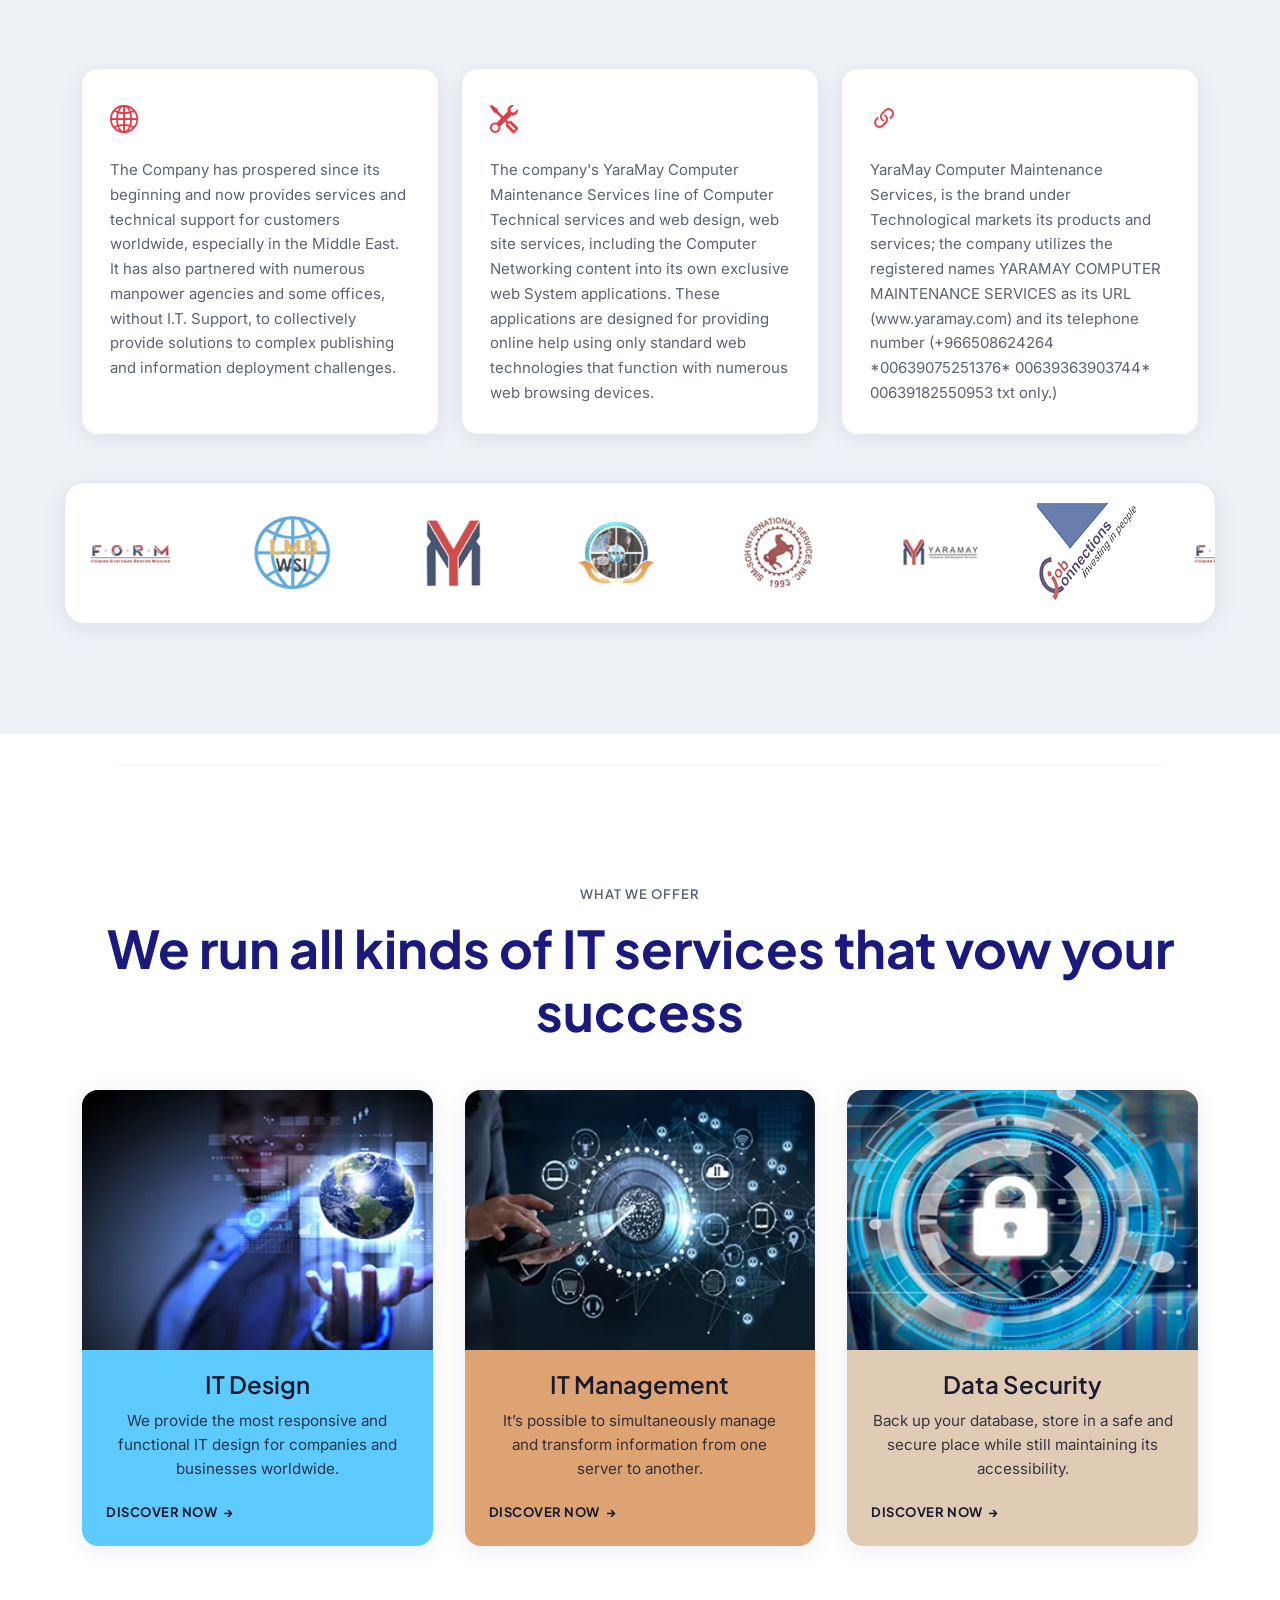
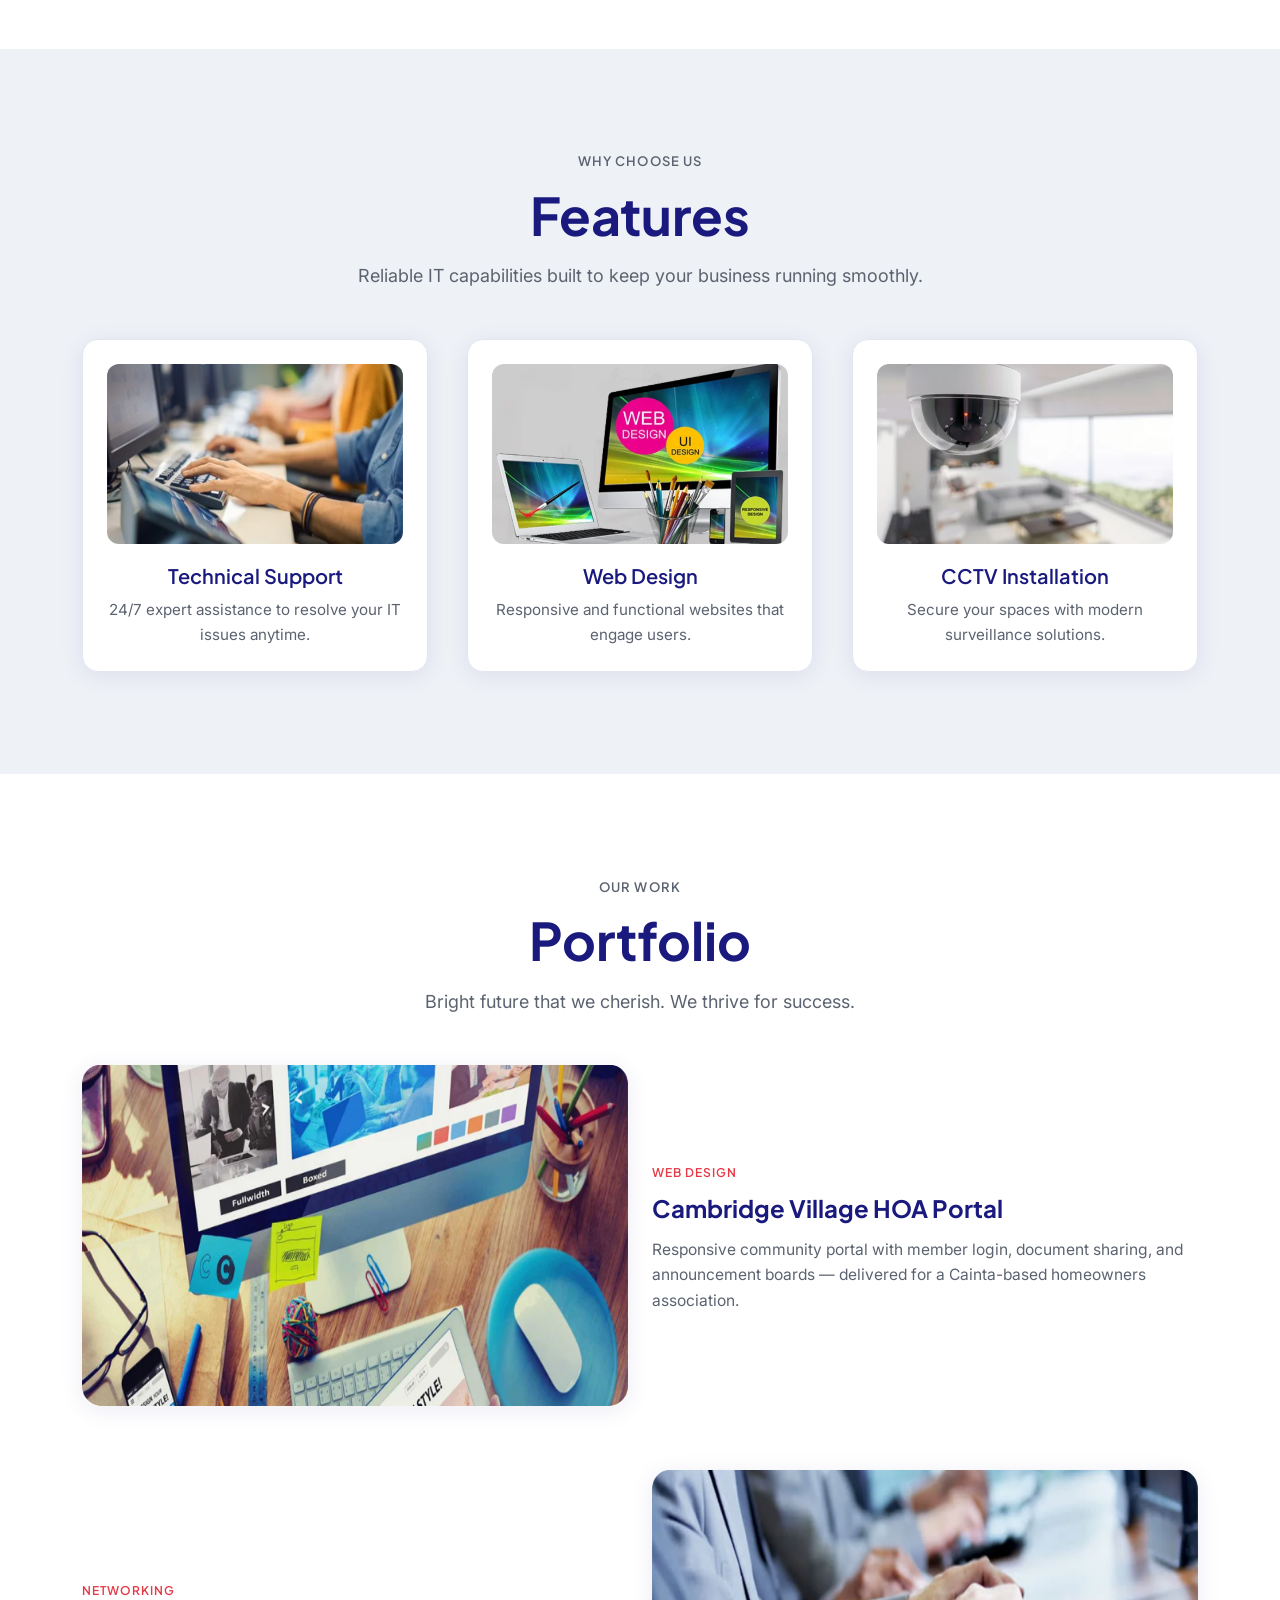
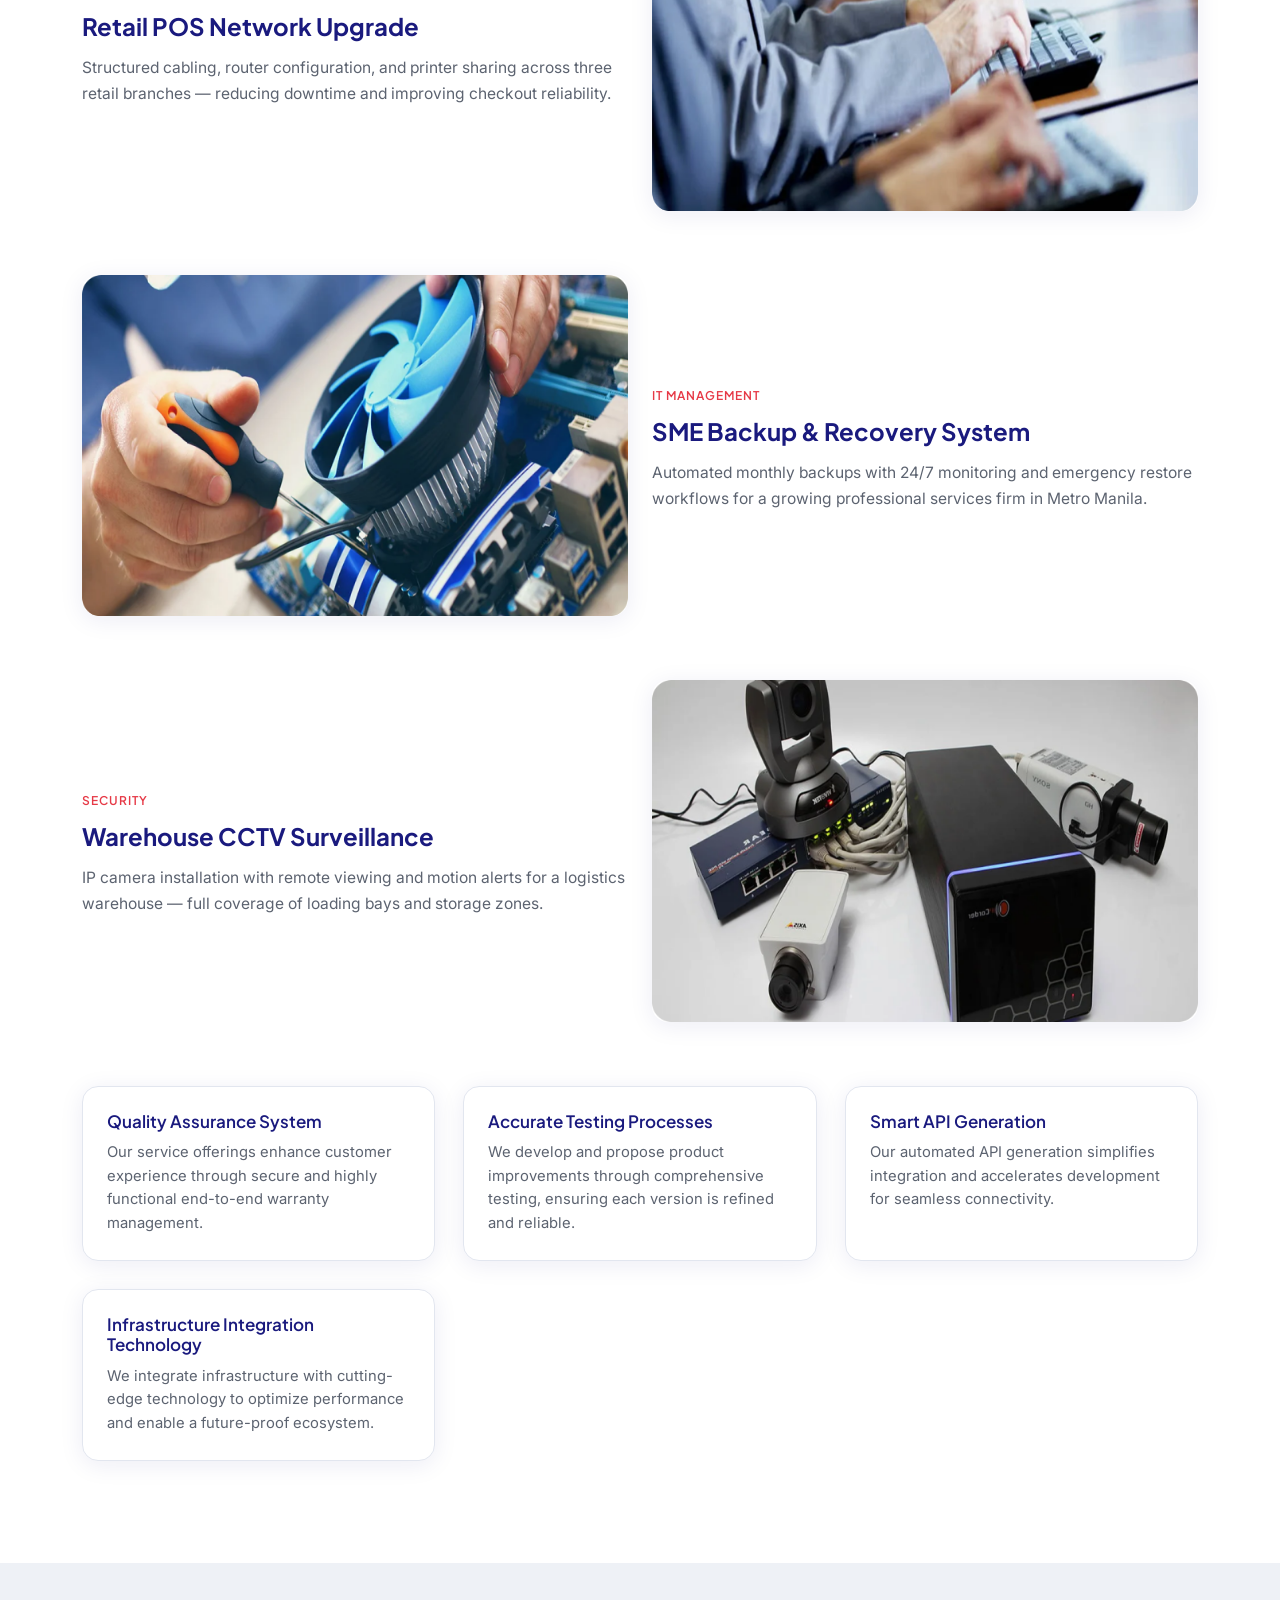
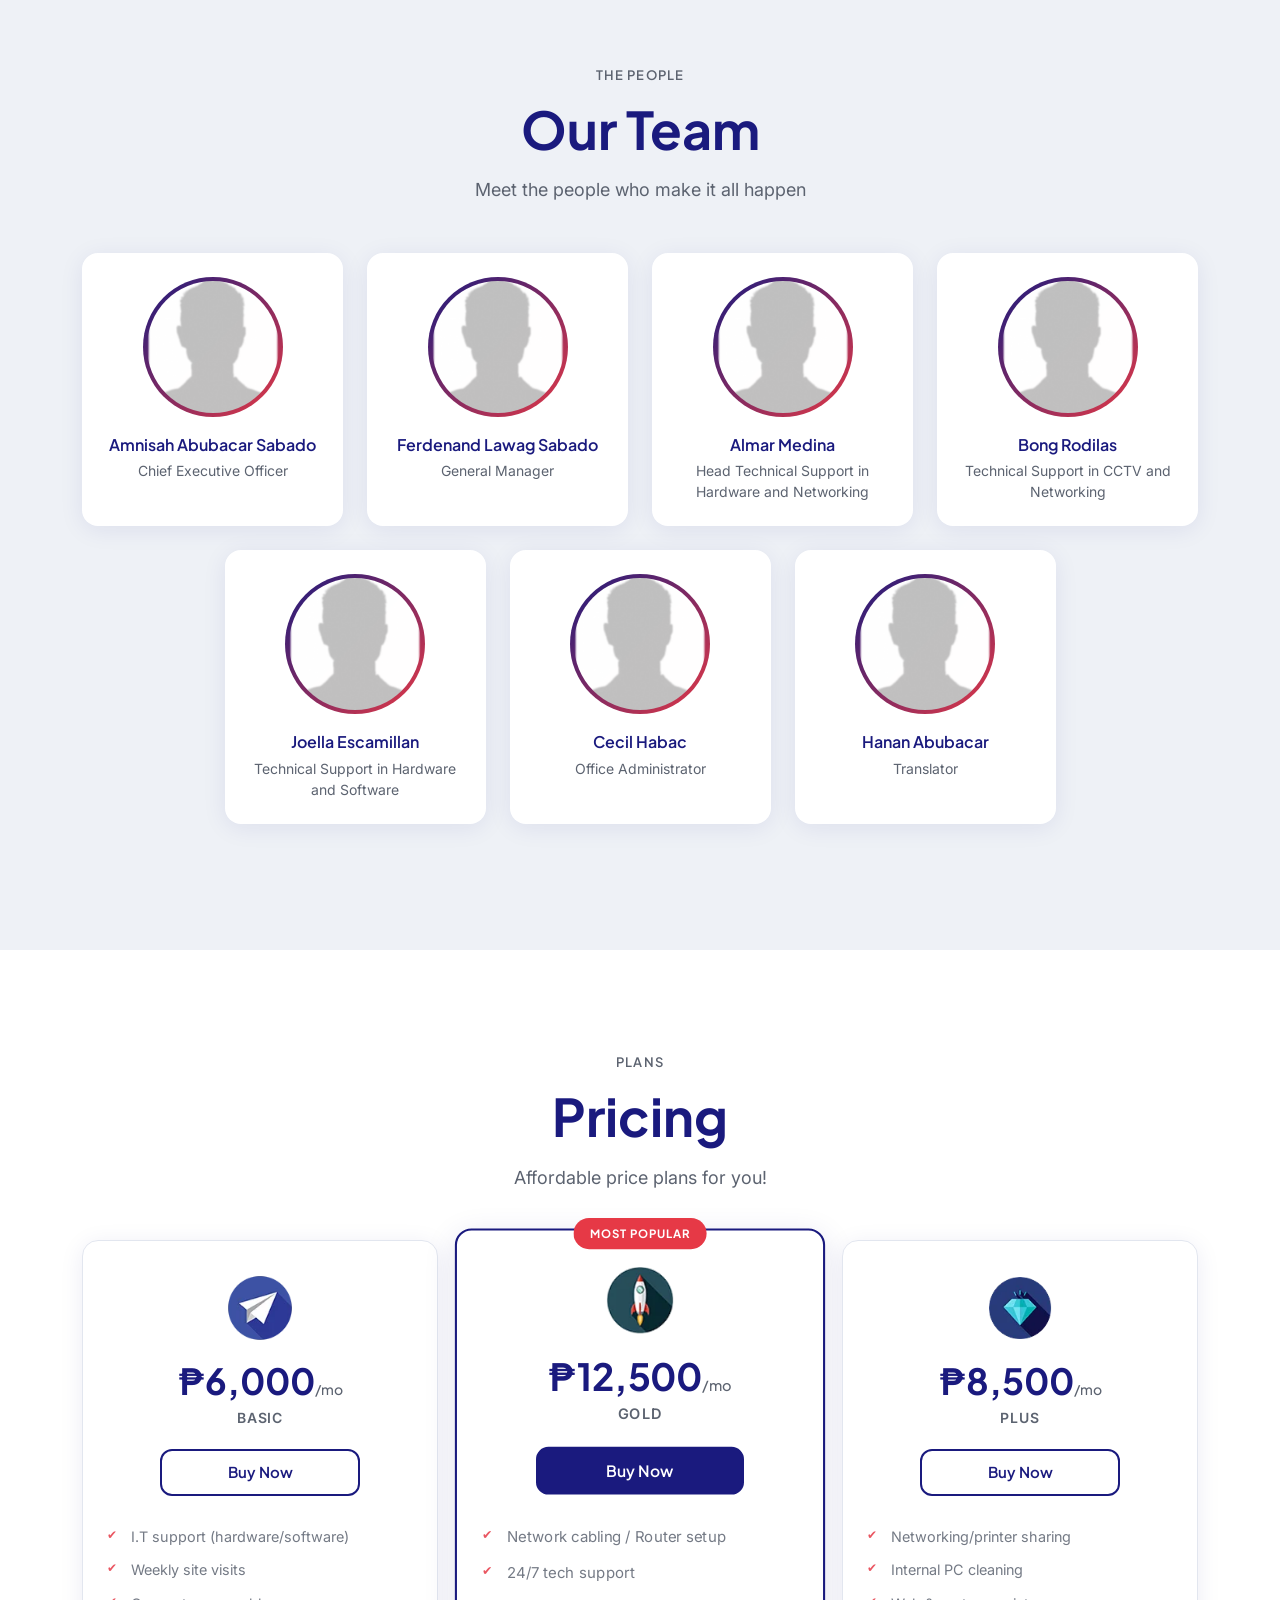
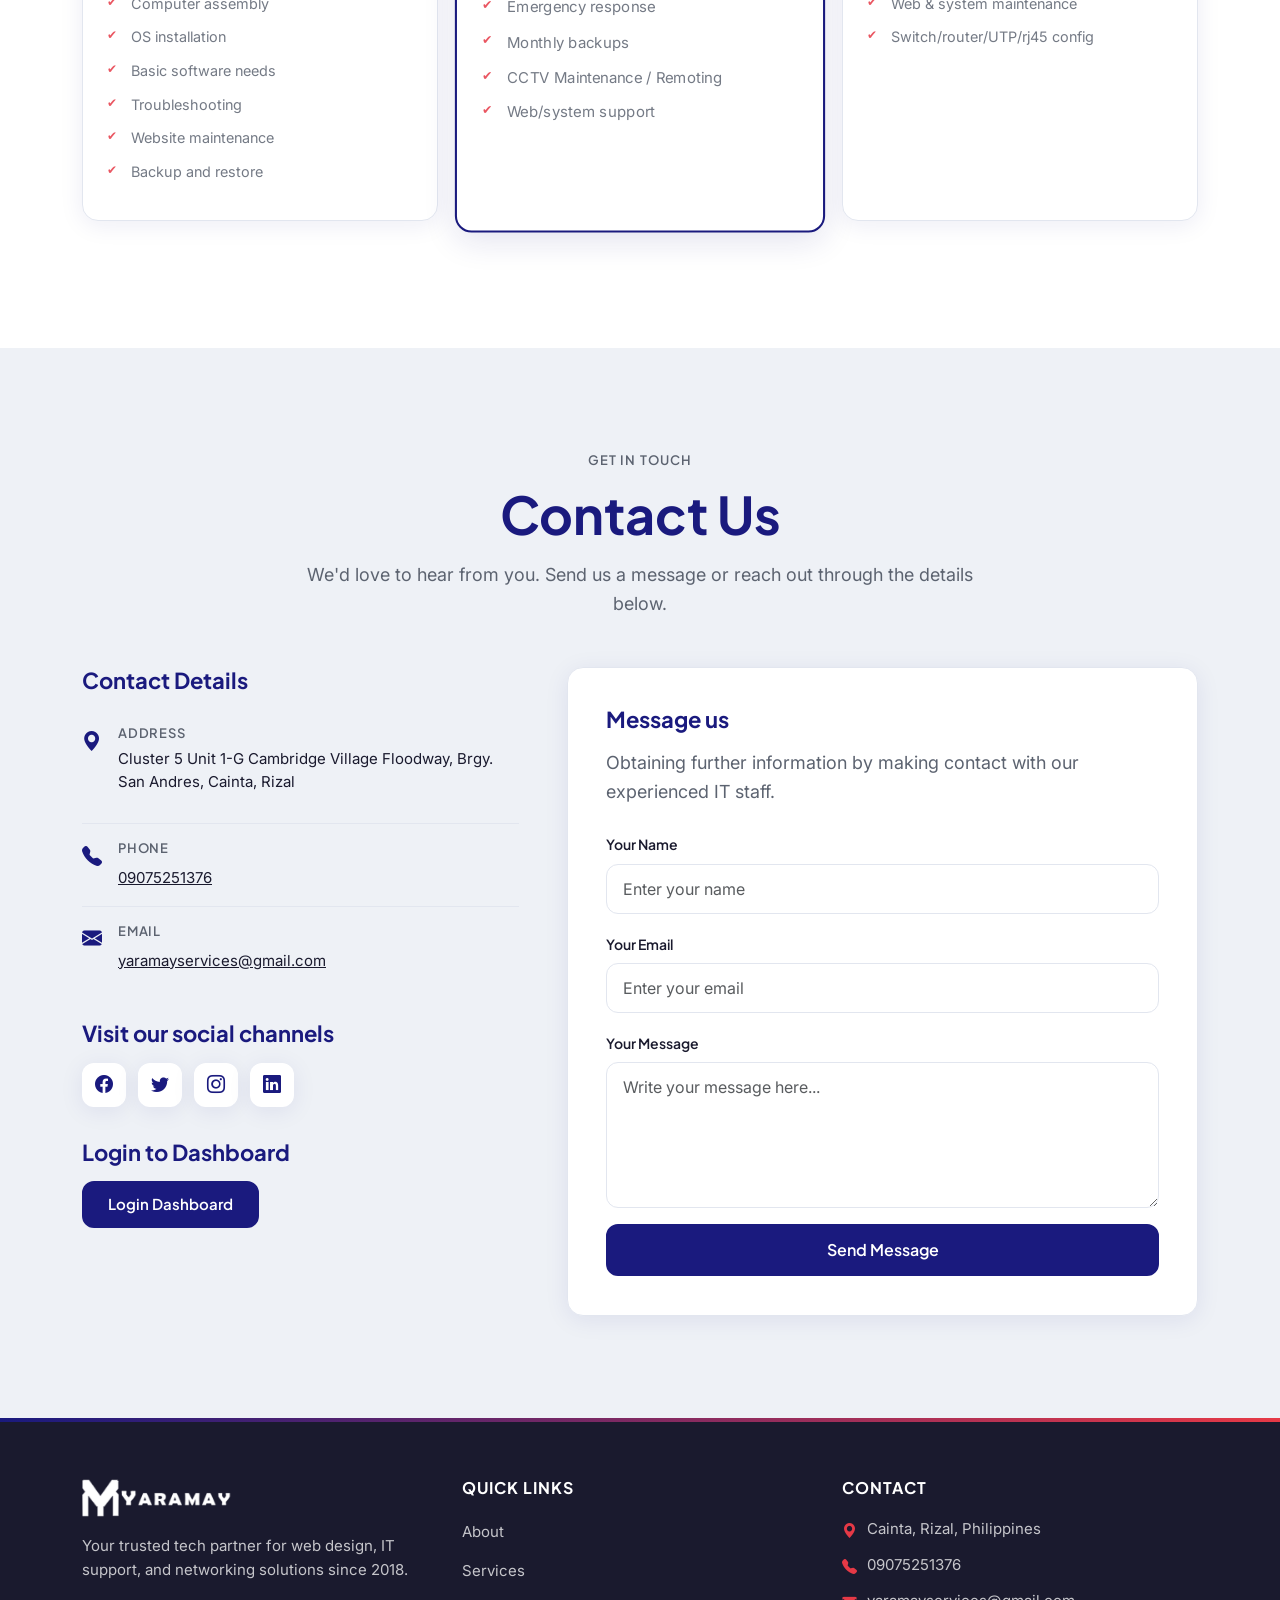
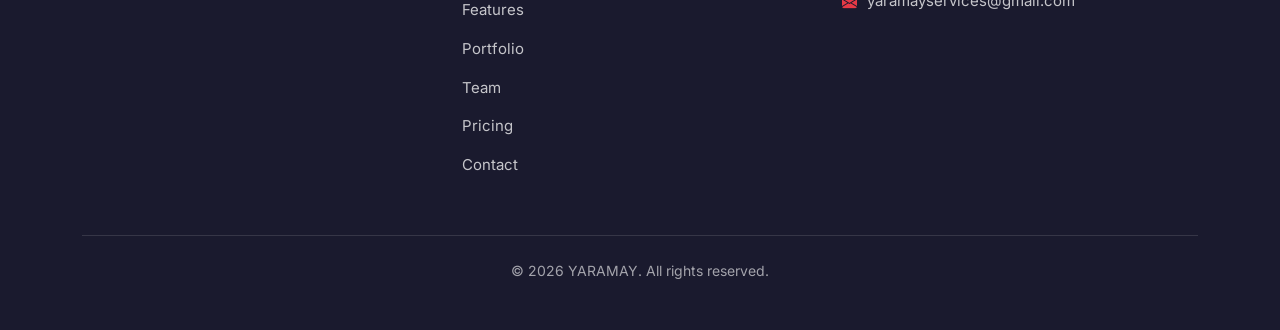
==== commit 74c02e35: "Yaramay website upgrade" ====
--- a/index.html
+++ b/index.html
@@ -4,8 +4,10 @@
   <meta charset="UTF-8" />
   <meta name="viewport" content="width=device-width, initial-scale=1.0" />
   <title>YARAMAY</title>
+  <link rel="preconnect" href="https://fonts.googleapis.com">
+  <link rel="preconnect" href="https://fonts.gstatic.com" crossorigin>
+  <link href="https://fonts.googleapis.com/css2?family=Inter:wght@400;500&family=Plus+Jakarta+Sans:wght@600;700;800&display=swap" rel="stylesheet">
   <link href="https://cdn.jsdelivr.net/npm/bootstrap@5.3.0/dist/css/bootstrap.min.css" rel="stylesheet">
-  <link rel="stylesheet" href="https://cdnjs.cloudflare.com/ajax/libs/animate.css/4.1.1/animate.min.css"/>
   <link href="https://unpkg.com/aos@2.3.4/dist/aos.css" rel="stylesheet">
   <link rel="stylesheet" href="https://cdn.jsdelivr.net/npm/bootstrap-icons@1.10.5/font/bootstrap-icons.css">
   <link rel="stylesheet" href="css/site.css">
@@ -13,46 +15,41 @@
 <body>
 
   <!-- Navbar -->
-  <nav class="navbar navbar-expand-lg navbar-light bg-light sticky-top">
-    <div class="container">
-      <a class="navbar-brand" href="#">
-          <img src="image/logo.png" alt="MySite Logo" width="150" height="40" class="logo">
+  <nav class="navbar navbar-expand-lg site-navbar sticky-top" id="siteNavbar">
+    <div class="container">
+      <a class="navbar-brand" href="#home">
+        <img src="image/logo.png" alt="YARAMAY Logo" width="150" height="40" class="logo">
       </a>
-      <button class="navbar-toggler" type="button" data-bs-toggle="collapse" data-bs-target="#navbarNav" 
+      <button class="navbar-toggler" type="button" data-bs-toggle="collapse" data-bs-target="#navbarNav"
         aria-controls="navbarNav" aria-expanded="false" aria-label="Toggle navigation">
         <span class="navbar-toggler-icon"></span>
       </button>
-      <div class="collapse navbar-collapse justify-content-end" style="padding: 7px;" id="navbarNav">
+      <div class="collapse navbar-collapse justify-content-end" id="navbarNav">
         <ul class="navbar-nav">
           <li class="nav-item">
-            <a class="nav-link active" href="#home">Home</a>
-          </li>
-          <li class="nav-item">
-            <a class="nav-link" href="#about">About</a>
-          </li>
-          <li class="nav-item">
-            <a class="nav-link" href="#services">Services</a>
-          </li>
-          <li class="nav-item">
-            <a class="nav-link" href="#features">Feature</a>
-          </li>
-          <li class="nav-item">
-            <a class="nav-link" href="#portfolio">Portfolio</a>
-          </li>
-          <li class="nav-item">
-            <a class="nav-link" href="#team">Team</a>
-          </li>
-          <li class="nav-item">
-            <a class="nav-link" href="#pricing">Pricing</a>
-          </li>
-          <li class="nav-item">
-            <a class="nav-link" href="#footer">Contact</a>
-          </li>
-          <!-- <li class="nav-item " action="login.php">
-            <a class="button text-decoration-none" style="background-color:rgb(26, 26, 126) ;" type="button" href="login.php">Login</a>
-          </li>  -->
-          <!-- Hide login button DONE-->
-
+            <a class="nav-link active" href="#home" data-nav>Home</a>
+          </li>
+          <li class="nav-item">
+            <a class="nav-link" href="#about" data-nav>About</a>
+          </li>
+          <li class="nav-item">
+            <a class="nav-link" href="#services" data-nav>Services</a>
+          </li>
+          <li class="nav-item">
+            <a class="nav-link" href="#features" data-nav>Features</a>
+          </li>
+          <li class="nav-item">
+            <a class="nav-link" href="#portfolio" data-nav>Portfolio</a>
+          </li>
+          <li class="nav-item">
+            <a class="nav-link" href="#team" data-nav>Team</a>
+          </li>
+          <li class="nav-item">
+            <a class="nav-link" href="#pricing" data-nav>Pricing</a>
+          </li>
+          <li class="nav-item">
+            <a class="nav-link nav-cta" href="#contact">Contact</a>
+          </li>
         </ul>
       </div>
     </div>
@@ -60,441 +57,576 @@
 
   <!-- Hero Section -->
   <section id="home" class="home">
-    <div class="bgcontainer">
-      <h1 class="display-3" >YARAMAY</h1>
-      <h1 class="display-4" >Make Your Digital Presence Matter</h1>
-      <p class="lead" style="color:black">We are team of talented designers making websites and we have other services </p>
-      <a href="#features" class="btn btn-dark btn-lg mt-4">Get Started</a><br>
-      <a href="#features" class="btn btn-light btn-sm mt-3">How we work</a>
-    </div>
-    
+    <div class="hero-inner">
+      <h1 class="display-3 hero-animate">YARAMAY</h1>
+      <h2 class="display-4 hero-animate">
+        Make Your <span class="hero-rotate-word" aria-live="polite">Digital Presence</span> Matter
+      </h2>
+      <p class="lead hero-animate">We are team of talented designers making websites and we have other services</p>
+      <div class="hero-cta-group hero-animate">
+        <a href="#features" class="btn btn-hero btn-hero-primary">Get Started</a>
+        <a href="#about" class="btn btn-hero btn-hero-secondary">How we work</a>
+      </div>
+    </div>
   </section>
 
   <section id="about" class="about">
-    <div class="about-us">
-        <h4 style="color:darkgray; font-weight:700">Our Company</h4>
-            <h1 style="font-weight:700; color:darkblue; font-size:60px; padding-block-end:50px">About Us</h1>
-            <a style="font-weight:500; font-size:30px; color:red">YARAMAY</a>
-            <a style="font-weight:500; font-size:30px; color:rgb(26, 26, 126)">Computer Maintenance Services</a>
-            <p style="text-align: justify;">Based in the Cainta, Rizal, Philippines, offers Web design and System design including networking 
-                maintenance with computer hardware as well, and creates solutions for a variety of content publishing 
-                and web-based applications. The company was started in 2018 and eventually YCMS continues to get stronger.
-                Since its founding the company has been a premier player in developing solutions for the Internet and related 
-                web system programs and computer maintenance with networking support.</p>
-    </div>
-    <div class="container">
-        <div class="row g-4">
-            <div class="col-md-4">
-                <div class="p-3 text-dark h-100">
-                    <p>
-                    The Company has prospered since its beginning and now provides services and technical support for 
-                    customers worldwide, especially in the Middle East. It has also partnered with numerous manpower 
-                    agencies and some offices, without I.T. Support, to collectively provide solutions to complex publishing 
-                    and information deployment challenges.
-                    </p>
-                </div>
-            </div>
-            <div class="col-md-4">
-                <div class="p-3 text-dark h-100" >
-                    <p>
-                    The company’s YaraMay Computer Maintenance Services line of Computer Technical services and web design, 
-                    web site services, including the Computer Networking content into its own exclusive web System applications. 
-                    These applications are designed for providing online help using only standard web technologies that function 
-                    with numerous web browsing devices.
-                    </p>
-                </div>
-            </div>
-            <div class="col-md-4">
-                <div class="p-3 text-dark h-100">
-                    <p>
-                    YaraMay Computer Maintenance Services, is the brand under Technological markets its products and services; 
-                    the company utilizes the registered names YARAMAY COMPUTER MAINTENANCE SERVICES as its URL (www.yaramay.com)
-                    and its telephone number (+966508624264 *00639075251376* 00639363903744* 00639182550953 txt only.)
-                    </p>
-                </div>
-            </div>
-        </div>
-    </div>
-    <div class="brand-logo-slider-area section-space--ptb_30">
-        <div class="logo-container" style="box-shadow: 0 4px 8px rgba(0, 0, 0, 0.5);">
-            <div class="row">
-                <div class="col-lg-12">
-                  <div class="brand-logo-slider__container-area">
-                    <div class="log-container">
-                      <div class="logo-scroll-container">
-                        <div class="logo-scroll">
-                          <img src="image/logo3.png" class="img-fluid mx-2" alt="Partner Logo 3" >
-                          <img src="image/logo4.png" class="img-fluid mx-2" alt="Partner Logo 4" >
-                          <img src="image/logo5.png" class="img-fluid mx-2" alt="Partner Logo 5" >
-                          <img src="image/logo6.png" class="img-fluid mx-2" alt="Partner Logo 6" >
-                          <img src="image/logo7.png" class="img-fluid mx-2" alt="Partner Logo 7" >
-                          <img src="image/logo8.png" class="img-fluid mx-2" alt="Partner Logo 8" >
-                          <img src="image/logo9.png" class="img-fluid mx-2" alt="Partner Logo 8" >
-                          <!-- Duplicate logos for seamless looping -->
-                          <img src="image/logo3.png" class="img-fluid mx-2" alt="Partner Logo 3" >
-                          <img src="image/logo4.png" class="img-fluid mx-2" alt="Partner Logo 4" >
-                          <img src="image/logo5.png" class="img-fluid mx-2" alt="Partner Logo 5" >
-                          <img src="image/logo6.png" class="img-fluid mx-2" alt="Partner Logo 6" >
-                          <img src="image/logo7.png" class="img-fluid mx-2" alt="Partner Logo 7" >
-                          <img src="image/logo8.png" class="img-fluid mx-2" alt="Partner Logo 8" >
-                          <img src="image/logo9.png" class="img-fluid mx-2" alt="Partner Logo 9" >
-                        </div>
-                      </div>
-                    </div>
-                  </div>
-            </div>
-         </div>
+    <div class="container">
+      <div class="row g-5 align-items-start about-main">
+        <div class="col-lg-6" data-aos="fade-up">
+          <div class="section-header section-header--left">
+            <span class="section-eyebrow">Our Company</span>
+            <h2 class="section-title">About Us</h2>
+            <div class="about-brand-lines">
+              <span class="about-brand-accent">YARAMAY</span>
+              <span class="about-brand-primary">Computer Maintenance Services</span>
+            </div>
+            <p class="about-lead">Based in the Cainta, Rizal, Philippines, offers Web design and System design including networking
+              maintenance with computer hardware as well, and creates solutions for a variety of content publishing
+              and web-based applications. The company was started in 2018 and eventually YCMS continues to get stronger.
+              Since its founding the company has been a premier player in developing solutions for the Internet and related
+              web system programs and computer maintenance with networking support.</p>
+          </div>
+        </div>
+        <div class="col-lg-6">
+          <div class="row g-3 about-stats">
+            <div class="col-sm-4" data-aos="fade-up" data-aos-delay="100">
+              <div class="stat-card">
+                <span class="stat-card__value" data-count-to="2018">0</span>
+                <span class="stat-card__label">Since</span>
+              </div>
+            </div>
+            <div class="col-sm-4" data-aos="fade-up" data-aos-delay="200">
+              <div class="stat-card">
+                <span class="stat-card__value" data-count-to="50" data-count-suffix="+">0</span>
+                <span class="stat-card__label">Global Clients</span>
+              </div>
+            </div>
+            <div class="col-sm-4" data-aos="fade-up" data-aos-delay="300">
+              <div class="stat-card stat-card--static">
+                <span class="stat-card__value">24/7</span>
+                <span class="stat-card__label">Support</span>
+              </div>
+            </div>
+          </div>
+        </div>
+      </div>
+      <div class="row g-4 about-cards">
+        <div class="col-md-4" data-aos="fade-up" data-aos-delay="100">
+          <div class="about-card">
+            <i class="bi bi-globe2 about-card__icon" aria-hidden="true"></i>
+            <p>The Company has prospered since its beginning and now provides services and technical support for
+              customers worldwide, especially in the Middle East. It has also partnered with numerous manpower
+              agencies and some offices, without I.T. Support, to collectively provide solutions to complex publishing
+              and information deployment challenges.</p>
+          </div>
+        </div>
+        <div class="col-md-4" data-aos="fade-up" data-aos-delay="200">
+          <div class="about-card">
+            <i class="bi bi-tools about-card__icon" aria-hidden="true"></i>
+            <p>The company's YaraMay Computer Maintenance Services line of Computer Technical services and web design,
+              web site services, including the Computer Networking content into its own exclusive web System applications.
+              These applications are designed for providing online help using only standard web technologies that function
+              with numerous web browsing devices.</p>
+          </div>
+        </div>
+        <div class="col-md-4" data-aos="fade-up" data-aos-delay="300">
+          <div class="about-card">
+            <i class="bi bi-link-45deg about-card__icon" aria-hidden="true"></i>
+            <p>YaraMay Computer Maintenance Services, is the brand under Technological markets its products and services;
+              the company utilizes the registered names YARAMAY COMPUTER MAINTENANCE SERVICES as its URL (www.yaramay.com)
+              and its telephone number (+966508624264 *00639075251376* 00639363903744* 00639182550953 txt only.)</p>
+          </div>
+        </div>
+      </div>
+    </div>
+    <div class="brand-logo-slider-area">
+      <div class="logo-container">
+        <div class="logo-scroll-container">
+          <div class="logo-scroll">
+            <img src="image/logo3.png" class="logo-marquee-img" alt="Partner Logo 3">
+            <img src="image/logo4.png" class="logo-marquee-img" alt="Partner Logo 4">
+            <img src="image/logo5.png" class="logo-marquee-img" alt="Partner Logo 5">
+            <img src="image/logo6.png" class="logo-marquee-img" alt="Partner Logo 6">
+            <img src="image/logo7.png" class="logo-marquee-img" alt="Partner Logo 7">
+            <img src="image/logo8.png" class="logo-marquee-img" alt="Partner Logo 8">
+            <img src="image/logo9.png" class="logo-marquee-img" alt="Partner Logo 9">
+            <img src="image/logo3.png" class="logo-marquee-img" alt="" aria-hidden="true">
+            <img src="image/logo4.png" class="logo-marquee-img" alt="" aria-hidden="true">
+            <img src="image/logo5.png" class="logo-marquee-img" alt="" aria-hidden="true">
+            <img src="image/logo6.png" class="logo-marquee-img" alt="" aria-hidden="true">
+            <img src="image/logo7.png" class="logo-marquee-img" alt="" aria-hidden="true">
+            <img src="image/logo8.png" class="logo-marquee-img" alt="" aria-hidden="true">
+            <img src="image/logo9.png" class="logo-marquee-img" alt="" aria-hidden="true">
+          </div>
+        </div>
+      </div>
     </div>
   </section>
     <hr class="section-divider">
   <section id="services" class="services-section">
-  <h2>We run all kinds of IT services that vow your success</h2>
-  <div class="services-grid">
-    <!-- IT Design -->
-    <div class="service-card" style="background-color: #5ECBFF;">
-      <img src="image/photo.png" alt="IT Design">
-      <div class="service-content">
-        <h3>IT Design</h3>
-        <p>We provide the most responsive and functional IT design for companies and businesses worldwide.</p>
-        <a href="#">DISCOVER NOW &rarr;</a>
-      </div>
-    </div>
-    <!-- IT Management -->
-    <div class="service-card" style="background-color: #DDA372;">
-      <img src="image/photo2.png" alt="IT Management">
-      <div class="service-content">
-        <h3>IT Management</h3>
-        <p>It’s possible to simultaneously manage and transform information from one server to another.</p>
-        <a href="#">DISCOVER NOW &rarr;</a>
-      </div>
-    </div>
-    <!-- Data Security -->
-    <div class="service-card" style="background-color: #E0CBB5;">
-      <img src="image/photo3.png" alt="Data Security">
-      <div class="service-content">
-        <h3>Data Security</h3>
-        <p>Back up your database, store in a safe and secure place while still maintaining its accessibility.</p>
-        <a href="#">DISCOVER NOW &rarr;</a>
-      </div>
-    </div>
-  </div>
-</section>
-<section id="features" class="features-wrapper">
-  <h2>Features</h2>
-  <div class="features-grid">
-    <!-- Feature 1 -->
-    <div class="feature-card" data-aos="fade-up">
-      <img src="image/feature1.png" alt="Technical Support">
-      <h3>Technical Support</h3>
-      <p>24/7 expert assistance to resolve your IT issues anytime.</p>
-    </div>
-
-    <!-- Feature 2 -->
-    <div class="feature-card" data-aos="fade-up" data-aos-delay="100">
-      <img src="image/feature2.png" alt="Web Design">
-      <h3>Web Design</h3>
-      <p>Responsive and functional websites that engage users.</p>
-    </div>
-
-    <!-- Feature 3 -->
-    <div class="feature-card" data-aos="fade-up" data-aos-delay="200">
-      <img src="image/feature3.png" alt="CCTV Installation">
-      <h3>CCTV Installation</h3>
-      <p>Secure your spaces with modern surveillance solutions.</p>
-    </div>
-</section>
-<!-- Portfolio Section -->
-<section id="portfolio" class="portfolio">
-  <div class="container">
-    <h2 class="text-center">Portfolio</h2>
-    <p class="text-center text-muted mb-5">Bright future that we cherish. We thrive for success.</p>
-    <!-- Portfolio Entries -->
-    <div class="row align-items-center mb-5">
-      <div class="col-md-6">
-        <img src="image/portfolio1.png" alt="Portfolio 1" class="img-fluid rounded shadow-sm portfolio-img">
-      </div>
-      <div class="col-md-6">
-        <h3 class="text-uppercase mb-3" style="color: darkblue;">Portfolio 1</h3>
-        <p>Lorem ipsum dolor sit amet, consectetur adipiscing elit. Fusce luctus aliquet justo, eget commodo urna vehicula nec.</p>
-      </div>
-    </div>
-    <div class="row align-items-center mb-5">
-      <div class="col-md-6">
-        <h3 class="text-uppercase mb-3" style="color: darkblue;">Portfolio 2</h3>
-        <p>Lorem ipsum dolor sit amet, consectetur adipiscing elit. Nulla facilisi. Vivamus sagittis quam sit amet sapien bibendum, at facilisis.</p>
-      </div>
-      <div class="col-md-6">
-        <img src="image/portfolio2.png" alt="Portfolio 2" class="img-fluid rounded shadow-sm portfolio-img">
-      </div>
-    </div>
-    <div class="row align-items-center mb-5">
-      <div class="col-md-6">
-        <img src="image/portfolio3.png" alt="Portfolio 3" class="img-fluid rounded shadow-sm portfolio-img">
-      </div>
-      <div class="col-md-6">
-        <h3 class="text-uppercase mb-3" style="color: darkblue;">Portfolio 3</h3>
-        <p>Lorem ipsum dolor sit amet, consectetur adipiscing elit. Sed do eiusmod tempor incididunt ut labore et dolore magna aliqua.</p>
-      </div>
-    </div>
-    <div class="row align-items-center mb-5">
-      <div class="col-md-6">
-        <h3 class="text-uppercase mb-3" style="color: darkblue;">Portfolio 4</h3>
-        <p>Lorem ipsum dolor sit amet, consectetur adipiscing elit. Integer nec odio. Praesent libero. Sed cursus ante dapibus diam.</p>
-      </div>
-      <div class="col-md-6">
-        <img src="image/portfolio4.png" alt="Portfolio 4" class="img-fluid rounded shadow-sm portfolio-img">
-      </div>
-    </div>
-    <!-- Feature Cards -->
-    <div class="row">
-      <div class="col-lg-6 mb-4">
-        <div class="p-4 border rounded shadow-sm h-100">
-          <h5 class="text mb-3"style="color: darkblue;">Quality Assurance System</h5>
-          <p class="mb-0">Our service offerings enhance customer experience through secure and highly functional end-to-end warranty management.</p>
-        </div>
-      </div>
-      <div class="col-lg-6 mb-4">
-        <div class="p-4 border rounded shadow-sm h-100">
-          <h5 class="text mb-3" style="color: darkblue;">Accurate Testing Processes</h5>
-          <p class="mb-0">We develop and propose product improvements through comprehensive testing, ensuring each version is refined and reliable.</p>
-        </div>
-      </div>
-      <div class="col-lg-6 mb-4">
-        <div class="p-4 border rounded shadow-sm h-100">
-          <h5 class="text mb-3"style="color: darkblue;">Smart API Generation</h5>
-          <p class="mb-0">Our automated API generation simplifies integration and accelerates development for seamless connectivity.</p>
-        </div>
-      </div>
-      <div class="col-lg-6 mb-4">
-        <div class="p-4 border rounded shadow-sm h-100">
-          <h5 class="text mb-3"style="color: darkblue;">Infrastructure Integration Technology</h5>
-          <p class="mb-0">We integrate infrastructure with cutting-edge technology to optimize performance and enable a future-proof ecosystem.</p>
-        </div>
-      </div>
-    </div>
-  </div>
-</section>
-
-<!-- Team Section -->
-<section id="team" class="team">
-  <div class="container">
-    <div class="text-center mb-5">
-      <h2 >Our Team</h2>
-      <p class="text-muted">Meet the people who make it all happen</p>
-    </div>
-    <div class="row justify-content-center">
-      <!-- Team Member 1 -->
-      <div class="col-lg-3 col-md-4 col-sm-6 mb-4" data-aos="fade-up" data-aos-delay="100">
-        <div class="card text-center border-0 shadow-sm">
-          <img src="image/profile.png" class="card-img-top team-img" alt="Team Member 1">
-          <div class="card-body">
-            <h5 class="card-title">Amnisah Abubacar Sabado</h5>
-            <p class="card-text text-muted">Chief Executive Officerr</p>
-          </div>
-        </div>
-      </div>
-      <!-- Team Member 2 -->
-      <div class="col-lg-3 col-md-4 col-sm-6 mb-4" data-aos="fade-up" data-aos-delay="200">
-        <div class="card text-center border-0 shadow-sm">
-          <img src="image/profile.png" class="card-img-top team-img" alt="Team Member 2">
-          <div class="card-body">
-            <h5 class="card-title">Ferdenand Lawag Sabado</h5>
-            <p class="card-text text-muted">General Manager</p>
-          </div>
-        </div>
-      </div>
-      <!-- Team Member 3 -->
-      <div class="col-lg-3 col-md-4 col-sm-6 mb-4" data-aos="fade-up" data-aos-delay="300">
-        <div class="card text-center border-0 shadow-sm">
-          <img src="image/profile.png" class="card-img-top team-img" alt="Team Member 3">
-          <div class="card-body">
-            <h5 class="card-title">Almar Medina</h5>
-            <p class="card-text text-muted">Head Technical Support in Hardware and Networking</p>
-          </div>
-        </div>
-      </div>
-      <!-- Team Member 4 -->
-      <div class="col-lg-3 col-md-4 col-sm-6 mb-4" data-aos="fade-up" data-aos-delay="400">
-        <div class="card text-center border-0 shadow-sm">
-          <img src="image/profile.png" class="card-img-top team-img" alt="Team Member 4">
-          <div class="card-body">
-            <h5 class="card-title">Bong Rodilas</h5>
-            <p class="card-text text-muted">Technical Support in CCTV and Networkingr</p>
-          </div>
-        </div>
-      </div>
-      <!-- Team Member 5 -->
-      <div class="col-lg-3 col-md-4 col-sm-6 mb-4" data-aos="fade-up" data-aos-delay="500">
-        <div class="card text-center border-0 shadow-sm">
-          <img src="image/profile.png" class="card-img-top team-img" alt="Team Member 5">
-          <div class="card-body">
-            <h5 class="card-title">Joella Escamillan</h5>
-            <p class="card-text text-muted">Technical Support in Hardware and Software</p>
-          </div>
-        </div>
-      </div>
-      <!-- Team Member 6 -->
-      <div class="col-lg-3 col-md-4 col-sm-6 mb-4" data-aos="fade-up" data-aos-delay="600">
-        <div class="card text-center border-0 shadow-sm">
-          <img src="image/profile.png" class="card-img-top team-img" alt="Team Member 6">
-          <div class="card-body">
-            <h5 class="card-title">Cecil Habac</h5>
-            <p class="card-text text-muted">Office Administrator</p>
-          </div>
-        </div>
-      </div>
-      <!-- Team Member 7 -->
-      <div class="col-lg-3 col-md-4 col-sm-6 mb-4" data-aos="fade-up" data-aos-delay="700">
-        <div class="card text-center border-0 shadow-sm">
-          <img src="image/profile.png" class="card-img-top team-img" alt="Team Member 7">
-          <div class="card-body">
-            <h5 class="card-title">Hanan Abubacar</h5>
-            <p class="card-text text-muted">Translator</p>
-          </div>
-        </div>
-      </div>
-    </div>
-  </div>
-</section>
-
-<!--Pricing Section -->
-
+    <div class="container">
+      <div class="section-header" data-aos="fade-up">
+        <span class="section-eyebrow">What We Offer</span>
+        <h2 class="section-title">We run all kinds of IT services that vow your success</h2>
+      </div>
+      <div class="services-grid">
+        <div class="service-card service-card--design" data-aos="fade-up" data-aos-delay="100">
+          <div class="service-card__media">
+            <img src="image/photo.png" alt="IT Design" loading="lazy">
+          </div>
+          <div class="service-content">
+            <h3>IT Design</h3>
+            <p>We provide the most responsive and functional IT design for companies and businesses worldwide.</p>
+            <a href="#" class="service-link">DISCOVER NOW <span class="service-link__arrow" aria-hidden="true">&rarr;</span></a>
+          </div>
+        </div>
+        <div class="service-card service-card--management" data-aos="fade-up" data-aos-delay="200">
+          <div class="service-card__media">
+            <img src="image/photo2.png" alt="IT Management" loading="lazy">
+          </div>
+          <div class="service-content">
+            <h3>IT Management</h3>
+            <p>It’s possible to simultaneously manage and transform information from one server to another.</p>
+            <a href="#" class="service-link">DISCOVER NOW <span class="service-link__arrow" aria-hidden="true">&rarr;</span></a>
+          </div>
+        </div>
+        <div class="service-card service-card--security" data-aos="fade-up" data-aos-delay="300">
+          <div class="service-card__media">
+            <img src="image/photo3.png" alt="Data Security" loading="lazy">
+          </div>
+          <div class="service-content">
+            <h3>Data Security</h3>
+            <p>Back up your database, store in a safe and secure place while still maintaining its accessibility.</p>
+            <a href="#" class="service-link">DISCOVER NOW <span class="service-link__arrow" aria-hidden="true">&rarr;</span></a>
+          </div>
+        </div>
+      </div>
+    </div>
+  </section>
+  <section id="features" class="features-wrapper">
+    <div class="container">
+      <div class="section-header" data-aos="fade-up">
+        <span class="section-eyebrow">Why Choose Us</span>
+        <h2 class="section-title">Features</h2>
+        <p class="section-subtitle">Reliable IT capabilities built to keep your business running smoothly.</p>
+      </div>
+      <div class="features-grid">
+        <div class="feature-card" data-aos="fade-up" data-aos-delay="100">
+          <div class="feature-card__media">
+            <img src="image/feature1.png" alt="Technical Support" loading="lazy">
+          </div>
+          <h3>Technical Support</h3>
+          <p>24/7 expert assistance to resolve your IT issues anytime.</p>
+        </div>
+        <div class="feature-card" data-aos="fade-up" data-aos-delay="200">
+          <div class="feature-card__media">
+            <img src="image/feature2.png" alt="Web Design" loading="lazy">
+          </div>
+          <h3>Web Design</h3>
+          <p>Responsive and functional websites that engage users.</p>
+        </div>
+        <div class="feature-card" data-aos="fade-up" data-aos-delay="300">
+          <div class="feature-card__media">
+            <img src="image/feature3.png" alt="CCTV Installation" loading="lazy">
+          </div>
+          <h3>CCTV Installation</h3>
+          <p>Secure your spaces with modern surveillance solutions.</p>
+        </div>
+      </div>
+    </div>
+  </section>
+  <!-- Portfolio Section -->
+  <section id="portfolio" class="portfolio">
+    <div class="container">
+      <div class="section-header" data-aos="fade-up">
+        <span class="section-eyebrow">Our Work</span>
+        <h2 class="section-title">Portfolio</h2>
+        <p class="section-subtitle">Bright future that we cherish. We thrive for success.</p>
+      </div>
+
+      <div class="portfolio-item row align-items-center g-4">
+        <div class="col-md-6" data-aos="fade-right">
+          <div class="portfolio-item__media">
+            <img src="image/portfolio1.png" alt="Cambridge Village HOA community portal" class="portfolio-item__img" loading="lazy">
+            <a href="#" class="portfolio-item__overlay" aria-label="View Cambridge Village HOA Portal project">View Project</a>
+          </div>
+        </div>
+        <div class="col-md-6" data-aos="fade-left">
+          <div class="portfolio-item__content">
+            <span class="portfolio-item__tag">Web Design</span>
+            <h3 class="portfolio-item__title">Cambridge Village HOA Portal</h3>
+            <p class="portfolio-item__desc">Responsive community portal with member login, document sharing, and announcement boards — delivered for a Cainta-based homeowners association.</p>
+          </div>
+        </div>
+      </div>
+
+      <div class="portfolio-item portfolio-item--reverse row align-items-center g-4">
+        <div class="col-md-6 order-md-2" data-aos="fade-left">
+          <div class="portfolio-item__media">
+            <img src="image/portfolio2.png" alt="Multi-branch retail network upgrade" class="portfolio-item__img" loading="lazy">
+            <a href="#" class="portfolio-item__overlay" aria-label="View Retail POS Network Upgrade project">View Project</a>
+          </div>
+        </div>
+        <div class="col-md-6 order-md-1" data-aos="fade-right">
+          <div class="portfolio-item__content">
+            <span class="portfolio-item__tag">Networking</span>
+            <h3 class="portfolio-item__title">Retail POS Network Upgrade</h3>
+            <p class="portfolio-item__desc">Structured cabling, router configuration, and printer sharing across three retail branches — reducing downtime and improving checkout reliability.</p>
+          </div>
+        </div>
+      </div>
+
+      <div class="portfolio-item row align-items-center g-4">
+        <div class="col-md-6" data-aos="fade-right">
+          <div class="portfolio-item__media">
+            <img src="image/portfolio3.png" alt="SME backup and recovery system" class="portfolio-item__img" loading="lazy">
+            <a href="#" class="portfolio-item__overlay" aria-label="View SME Backup &amp; Recovery project">View Project</a>
+          </div>
+        </div>
+        <div class="col-md-6" data-aos="fade-left">
+          <div class="portfolio-item__content">
+            <span class="portfolio-item__tag">IT Management</span>
+            <h3 class="portfolio-item__title">SME Backup &amp; Recovery System</h3>
+            <p class="portfolio-item__desc">Automated monthly backups with 24/7 monitoring and emergency restore workflows for a growing professional services firm in Metro Manila.</p>
+          </div>
+        </div>
+      </div>
+
+      <div class="portfolio-item portfolio-item--reverse row align-items-center g-4">
+        <div class="col-md-6 order-md-2" data-aos="fade-left">
+          <div class="portfolio-item__media">
+            <img src="image/portfolio4.png" alt="Warehouse CCTV surveillance installation" class="portfolio-item__img" loading="lazy">
+            <a href="#" class="portfolio-item__overlay" aria-label="View Warehouse CCTV Surveillance project">View Project</a>
+          </div>
+        </div>
+        <div class="col-md-6 order-md-1" data-aos="fade-right">
+          <div class="portfolio-item__content">
+            <span class="portfolio-item__tag">Security</span>
+            <h3 class="portfolio-item__title">Warehouse CCTV Surveillance</h3>
+            <p class="portfolio-item__desc">IP camera installation with remote viewing and motion alerts for a logistics warehouse — full coverage of loading bays and storage zones.</p>
+          </div>
+        </div>
+      </div>
+
+      <div class="portfolio-capabilities">
+        <div class="portfolio-capability-card" data-aos="fade-up" data-aos-delay="100">
+          <h3 class="portfolio-capability-card__title">Quality Assurance System</h3>
+          <p class="portfolio-capability-card__desc">Our service offerings enhance customer experience through secure and highly functional end-to-end warranty management.</p>
+        </div>
+        <div class="portfolio-capability-card" data-aos="fade-up" data-aos-delay="200">
+          <h3 class="portfolio-capability-card__title">Accurate Testing Processes</h3>
+          <p class="portfolio-capability-card__desc">We develop and propose product improvements through comprehensive testing, ensuring each version is refined and reliable.</p>
+        </div>
+        <div class="portfolio-capability-card" data-aos="fade-up" data-aos-delay="300">
+          <h3 class="portfolio-capability-card__title">Smart API Generation</h3>
+          <p class="portfolio-capability-card__desc">Our automated API generation simplifies integration and accelerates development for seamless connectivity.</p>
+        </div>
+        <div class="portfolio-capability-card" data-aos="fade-up" data-aos-delay="400">
+          <h3 class="portfolio-capability-card__title">Infrastructure Integration Technology</h3>
+          <p class="portfolio-capability-card__desc">We integrate infrastructure with cutting-edge technology to optimize performance and enable a future-proof ecosystem.</p>
+        </div>
+      </div>
+    </div>
+  </section>
+
+  <!-- Team Section -->
+  <section id="team" class="team">
+    <div class="container">
+      <div class="section-header" data-aos="fade-up">
+        <span class="section-eyebrow">The People</span>
+        <h2 class="section-title">Our Team</h2>
+        <p class="section-subtitle">Meet the people who make it all happen</p>
+      </div>
+      <div class="row justify-content-center team-grid">
+        <div class="col-lg-3 col-md-4 col-sm-6" data-aos="fade-up" data-aos-delay="100">
+          <article class="team-card">
+            <div class="team-card__avatar">
+              <img src="image/profile.png" alt="Amnisah Abubacar Sabado" loading="lazy">
+            </div>
+            <div class="team-card__body">
+              <h3 class="team-card__name">Amnisah Abubacar Sabado</h3>
+              <p class="team-card__role">Chief Executive Officer</p>
+            </div>
+          </article>
+        </div>
+        <div class="col-lg-3 col-md-4 col-sm-6" data-aos="fade-up" data-aos-delay="200">
+          <article class="team-card">
+            <div class="team-card__avatar">
+              <img src="image/profile.png" alt="Ferdenand Lawag Sabado" loading="lazy">
+            </div>
+            <div class="team-card__body">
+              <h3 class="team-card__name">Ferdenand Lawag Sabado</h3>
+              <p class="team-card__role">General Manager</p>
+            </div>
+          </article>
+        </div>
+        <div class="col-lg-3 col-md-4 col-sm-6" data-aos="fade-up" data-aos-delay="300">
+          <article class="team-card">
+            <div class="team-card__avatar">
+              <img src="image/profile.png" alt="Almar Medina" loading="lazy">
+            </div>
+            <div class="team-card__body">
+              <h3 class="team-card__name">Almar Medina</h3>
+              <p class="team-card__role">Head Technical Support in Hardware and Networking</p>
+            </div>
+          </article>
+        </div>
+        <div class="col-lg-3 col-md-4 col-sm-6" data-aos="fade-up" data-aos-delay="400">
+          <article class="team-card">
+            <div class="team-card__avatar">
+              <img src="image/profile.png" alt="Bong Rodilas" loading="lazy">
+            </div>
+            <div class="team-card__body">
+              <h3 class="team-card__name">Bong Rodilas</h3>
+              <p class="team-card__role">Technical Support in CCTV and Networking</p>
+            </div>
+          </article>
+        </div>
+        <div class="col-lg-3 col-md-4 col-sm-6" data-aos="fade-up" data-aos-delay="500">
+          <article class="team-card">
+            <div class="team-card__avatar">
+              <img src="image/profile.png" alt="Joella Escamillan" loading="lazy">
+            </div>
+            <div class="team-card__body">
+              <h3 class="team-card__name">Joella Escamillan</h3>
+              <p class="team-card__role">Technical Support in Hardware and Software</p>
+            </div>
+          </article>
+        </div>
+        <div class="col-lg-3 col-md-4 col-sm-6" data-aos="fade-up" data-aos-delay="600">
+          <article class="team-card">
+            <div class="team-card__avatar">
+              <img src="image/profile.png" alt="Cecil Habac" loading="lazy">
+            </div>
+            <div class="team-card__body">
+              <h3 class="team-card__name">Cecil Habac</h3>
+              <p class="team-card__role">Office Administrator</p>
+            </div>
+          </article>
+        </div>
+        <div class="col-lg-3 col-md-4 col-sm-6" data-aos="fade-up" data-aos-delay="700">
+          <article class="team-card">
+            <div class="team-card__avatar">
+              <img src="image/profile.png" alt="Hanan Abubacar" loading="lazy">
+            </div>
+            <div class="team-card__body">
+              <h3 class="team-card__name">Hanan Abubacar</h3>
+              <p class="team-card__role">Translator</p>
+            </div>
+          </article>
+        </div>
+      </div>
+    </div>
+  </section>
+
+  <!-- Pricing Section -->
   <section id="pricing" class="pricing">
-  <div class="container">
-    <h2 class="text-center fw-bold">Pricing</h2>
-    <p class="text-center mb-5" style="color: darkblue; font-weight:700">Affordable price plans for you!</p>
-
-    <div class="row justify-content-center" >
-      <!-- Basic Plan -->
-      <div class="col-md-4 mb-4" data-aos="fade-up" data-aos-delay="100">
-        <div class="card shadow-lg border-2 h-100">
-          <div class="card-body text-center">
-            <div class="mb-3">
-              <img src="image/icon.webp" alt="Basic Plan" width="70">
-            </div>
-            <h3 class="fw-bold">₱6,000<span class="fs-6">/mo</span></h3>
-            <button class="btn btn-outline-primary my-3">Buy Now</button>
-            <ul class="list-unstyled text-start px-3">
-              <li>✔ I.T support (hardware/software)</li>
-              <li>✔ Weekly site visits</li>
-              <li>✔ Computer assembly</li>
-              <li>✔ OS installation</li>
-              <li>✔ Basic software needs</li>
-              <li>✔ Troubleshooting</li>
-              <li>✔ Website maintenance</li>
-              <li>✔ Backup and restore</li>
+    <div class="container">
+      <div class="section-header" data-aos="fade-up">
+        <span class="section-eyebrow">Plans</span>
+        <h2 class="section-title">Pricing</h2>
+        <p class="section-subtitle">Affordable price plans for you!</p>
+      </div>
+
+      <div class="row justify-content-center align-items-stretch pricing-grid">
+        <div class="col-lg-4 col-md-6" data-aos="fade-up" data-aos-delay="100">
+          <article class="pricing-card">
+            <div class="pricing-card__icon">
+              <img src="image/icon.webp" alt="Basic Plan" width="70" height="70" loading="lazy">
+            </div>
+            <h3 class="pricing-card__price">₱6,000<span class="pricing-card__period">/mo</span></h3>
+            <p class="pricing-card__label">Basic</p>
+            <button type="button" class="btn pricing-card__btn pricing-card__btn--outline">Buy Now</button>
+            <ul class="pricing-card__features">
+              <li>I.T support (hardware/software)</li>
+              <li>Weekly site visits</li>
+              <li>Computer assembly</li>
+              <li>OS installation</li>
+              <li>Basic software needs</li>
+              <li>Troubleshooting</li>
+              <li>Website maintenance</li>
+              <li>Backup and restore</li>
             </ul>
-          </div>
-        </div>
-      </div>
-
-      <!-- Gold Plan -->
-      <div class="col-md-4 mb-4" data-aos="fade-up" data-aos-delay="200">
-        <div class="card shadow-lg border-2 h-100">
-          <div class="card-body text-center">
-            <div class="mb-3">
-              <img src="image/icon2.webp" alt="Gold Plan" width="70">
-            </div>
-            <h3 class="fw-bold">₱12,500<span class="fs-6">/mo</span></h3>
-            <button class="btn btn-outline-primary my-3">Buy Now</button>
-            <ul class="list-unstyled text-start px-3">
-              <li>✔ Network cabling / Router setup</li>
-              <li>✔ 24/7 tech support</li>
-              <li>✔ Emergency response</li>
-              <li>✔ Monthly backups</li>
-              <li>✔ CCTV Maintenance / Remoting</li>
-              <li>✔ Web/system support</li>
+          </article>
+        </div>
+
+        <div class="col-lg-4 col-md-6" data-aos="fade-up" data-aos-delay="200">
+          <article class="pricing-card pricing-card--featured">
+            <span class="pricing-card__badge">Most Popular</span>
+            <div class="pricing-card__icon">
+              <img src="image/icon2.webp" alt="Gold Plan" width="70" height="70" loading="lazy">
+            </div>
+            <h3 class="pricing-card__price">₱12,500<span class="pricing-card__period">/mo</span></h3>
+            <p class="pricing-card__label">Gold</p>
+            <button type="button" class="btn pricing-card__btn pricing-card__btn--primary">Buy Now</button>
+            <ul class="pricing-card__features">
+              <li>Network cabling / Router setup</li>
+              <li>24/7 tech support</li>
+              <li>Emergency response</li>
+              <li>Monthly backups</li>
+              <li>CCTV Maintenance / Remoting</li>
+              <li>Web/system support</li>
             </ul>
-          </div>
-        </div>
-      </div>
-
-      <!-- Plus Plan -->
-      <div class="col-md-4 mb-4" data-aos="fade-up" data-aos-delay="300">
-        <div class="card shadow-lg border-2 h-100">
-          <div class="card-body text-center">
-            <div class="mb-3">
-              <img src="image/icon3.webp" alt="Plus Plan" width="70">
-            </div>
-            <h3 class="fw-bold">₱8,500<span class="fs-6">/mo</span></h3>
-            <button class="btn btn-outline-primary my-3">Buy Now</button>
-            <ul class="list-unstyled text-start px-3">
-              <li>✔ Networking/printer sharing</li>
-              <li>✔ Internal PC cleaning</li>
-              <li>✔ Web & system maintenance</li>
-              <li>✔ Switch/router/UTP/rj45 config</li>
+          </article>
+        </div>
+
+        <div class="col-lg-4 col-md-6" data-aos="fade-up" data-aos-delay="300">
+          <article class="pricing-card">
+            <div class="pricing-card__icon">
+              <img src="image/icon3.webp" alt="Plus Plan" width="70" height="70" loading="lazy">
+            </div>
+            <h3 class="pricing-card__price">₱8,500<span class="pricing-card__period">/mo</span></h3>
+            <p class="pricing-card__label">Plus</p>
+            <button type="button" class="btn pricing-card__btn pricing-card__btn--outline">Buy Now</button>
+            <ul class="pricing-card__features">
+              <li>Networking/printer sharing</li>
+              <li>Internal PC cleaning</li>
+              <li>Web &amp; system maintenance</li>
+              <li>Switch/router/UTP/rj45 config</li>
             </ul>
-          </div>
-        </div>
-      </div>
-    </div>
-  </div>
-</section>
-<section id="contact" class="py-5 bg-light">
-  <div class="container">
-    <h2 class="text-center fw-bold mb-4">Contact Us</h2>
-    <p class="text-center  mb-5" style="color: darkblue;">We’d love to hear from you. Send us a message or reach out through the details below.</p>
-
-    <div class="row">
-      <!-- Contact Info -->
-      <div class="col-md-5 mb-4" data-aos="fade-right">
-        <h4 class="fw-bold mb-3">Contact Us</h4>
-        <p><h5 class="bi bi-geo-alt-fill me-2"style="color: darkblue;">Address</h5>Cluster 5 Unit 1-G Cambridge Village Floodway, Brgy. San Andres, Cainta, Rizal</p>
-        <p><h5 class="bi bi-telephone-fill me-2"style="color: darkblue;">Contact</h5>09075251376</p>
-        <p><h5 class="bi bi-envelope-fill me-2" style="color: darkblue;">Email</h5>yaramayservices@gmail.com</p>
-
-        <!-- Social Media Icons -->
-        <div class="mt-4">
-          <h3>Visit our social channels</h3>
-          <a href="#" class="text-primary me-3"><i class="bi bi-facebook fs-4"style="color: darkblue;"></i></a>
-          <a href="#" class="text-info me-3"><i class="bi bi-twitter fs-4" style="color: darkblue;"></i></a>
-          <a href="#" class="text-danger me-3"><i class="bi bi-instagram fs-4"style="color: darkblue;"></i></a>
-          <a href="#" class="text-dark"><i class="bi bi-linkedin fs-4"style="color: darkblue;"></i></a>
-        </div>
-
-        <div class="mt-4">
-          <h3>Login to Dashboard</h3>
-           <div class="p-0 m-0" action="login.php">
-            <a class="button text-decoration-none btn btn-sm " style="background-color:rgb(26, 26, 126) ;" type="button" href="admin/login.php">Login Dashboard</a>
-          </div> 
-        </div>
-      </div>
-
-      <!-- Contact Form -->
-      <div class="col-md-7" data-aos="fade-left">
-        <div id="contact-alert" class="alert d-none mb-3" role="alert"></div>
-        <form id="contact-form" action="contact.php" method="POST" novalidate>
-          <h4>Message us</h4>
-          <p>Obtaining further information by make a contact with our experienced IT staffs.</p>
-          <div class="mb-3">
-            <label for="name" class="form-label">Your Name</label>
-            <input type="text" id="name" name="name" class="form-control" placeholder="Enter your name" required>
-          </div>
-          <div class="mb-3">
-            <label for="email" class="form-label">Your Email</label>
-            <input type="email" id="email" name="email" class="form-control" placeholder="Enter your email" required>
-          </div>
-          <div class="mb-3">
-            <label for="message" class="form-label">Your Message</label>
-            <textarea id="message" name="message" rows="5" class="form-control" placeholder="Write your message here..." required></textarea>
-          </div>
-          <button type="submit" class="btn btn-primary w-100" style="background-color: darkblue;">Send Message</button>
-        </form>
-      </div>
-    </div>
-  </div>
-</section>
+          </article>
+        </div>
+      </div>
+    </div>
+  </section>
+  <!-- Contact Section -->
+  <section id="contact" class="contact-section">
+    <div class="container">
+      <div class="section-header" data-aos="fade-up">
+        <span class="section-eyebrow">Get In Touch</span>
+        <h2 class="section-title">Contact Us</h2>
+        <p class="section-subtitle">We'd love to hear from you. Send us a message or reach out through the details below.</p>
+      </div>
+
+      <div class="row g-4 g-lg-5">
+        <div class="col-lg-5" data-aos="fade-right">
+          <div class="contact-info">
+            <h3 class="contact-info__heading">Contact Details</h3>
+            <ul class="contact-info__list">
+              <li class="contact-info__item">
+                <i class="bi bi-geo-alt-fill contact-info__icon" aria-hidden="true"></i>
+                <div>
+                  <span class="contact-info__label">Address</span>
+                  <address class="contact-info__value">Cluster 5 Unit 1-G Cambridge Village Floodway, Brgy. San Andres, Cainta, Rizal</address>
+                </div>
+              </li>
+              <li class="contact-info__item">
+                <i class="bi bi-telephone-fill contact-info__icon" aria-hidden="true"></i>
+                <div>
+                  <span class="contact-info__label">Phone</span>
+                  <a href="tel:+639075251376" class="contact-info__value">09075251376</a>
+                </div>
+              </li>
+              <li class="contact-info__item">
+                <i class="bi bi-envelope-fill contact-info__icon" aria-hidden="true"></i>
+                <div>
+                  <span class="contact-info__label">Email</span>
+                  <a href="mailto:yaramayservices@gmail.com" class="contact-info__value">yaramayservices@gmail.com</a>
+                </div>
+              </li>
+            </ul>
+
+            <div class="contact-social">
+              <h3 class="contact-social__heading">Visit our social channels</h3>
+              <div class="contact-social__links">
+                <a href="#" class="contact-social__link contact-social__link--facebook" aria-label="Facebook">
+                  <i class="bi bi-facebook" aria-hidden="true"></i>
+                </a>
+                <a href="#" class="contact-social__link contact-social__link--twitter" aria-label="Twitter">
+                  <i class="bi bi-twitter" aria-hidden="true"></i>
+                </a>
+                <a href="#" class="contact-social__link contact-social__link--instagram" aria-label="Instagram">
+                  <i class="bi bi-instagram" aria-hidden="true"></i>
+                </a>
+                <a href="#" class="contact-social__link contact-social__link--linkedin" aria-label="LinkedIn">
+                  <i class="bi bi-linkedin" aria-hidden="true"></i>
+                </a>
+              </div>
+            </div>
+
+            <div class="contact-admin">
+              <h3 class="contact-admin__heading">Login to Dashboard</h3>
+              <a class="btn contact-admin__btn" href="admin/login.php">Login Dashboard</a>
+            </div>
+          </div>
+        </div>
+
+        <div class="col-lg-7" data-aos="fade-left">
+          <div class="contact-form-card">
+            <div id="contact-alert" class="alert d-none mb-3" role="alert"></div>
+            <form id="contact-form" action="contact.php" method="POST" novalidate>
+              <h3 class="contact-form__heading">Message us</h3>
+              <p class="contact-form__intro">Obtaining further information by making contact with our experienced IT staff.</p>
+              <div class="mb-3">
+                <label for="name" class="form-label">Your Name</label>
+                <input type="text" id="name" name="name" class="form-control contact-form__input" placeholder="Enter your name" required autocomplete="name">
+              </div>
+              <div class="mb-3">
+                <label for="email" class="form-label">Your Email</label>
+                <input type="email" id="email" name="email" class="form-control contact-form__input" placeholder="Enter your email" required autocomplete="email">
+              </div>
+              <div class="mb-3">
+                <label for="message" class="form-label">Your Message</label>
+                <textarea id="message" name="message" rows="5" class="form-control contact-form__input" placeholder="Write your message here..." required></textarea>
+              </div>
+              <button type="submit" class="btn contact-form__submit">Send Message</button>
+            </form>
+          </div>
+        </div>
+      </div>
+    </div>
+  </section>
 
   <!-- Footer -->
-  <footer id="footer" style="background-color: #000;">
-    <div class="container" style="background-color: #000;">
-      <p style="color: white;">&copy; 2025 YARAMAY. All rights reserved.</p>
+  <footer id="footer" class="site-footer">
+    <div class="site-footer__accent" aria-hidden="true"></div>
+    <div class="container">
+      <div class="row g-4 site-footer__grid">
+        <div class="col-md-4">
+          <a href="#home" class="site-footer__logo">
+            <img src="image/logo.png" alt="YARAMAY Logo" width="150" height="40" loading="lazy">
+          </a>
+          <p class="site-footer__tagline">Your trusted tech partner for web design, IT support, and networking solutions since 2018.</p>
+        </div>
+        <div class="col-md-4">
+          <h3 class="site-footer__heading">Quick Links</h3>
+          <ul class="site-footer__links">
+            <li><a href="#about">About</a></li>
+            <li><a href="#services">Services</a></li>
+            <li><a href="#features">Features</a></li>
+            <li><a href="#portfolio">Portfolio</a></li>
+            <li><a href="#team">Team</a></li>
+            <li><a href="#pricing">Pricing</a></li>
+            <li><a href="#contact">Contact</a></li>
+          </ul>
+        </div>
+        <div class="col-md-4">
+          <h3 class="site-footer__heading">Contact</h3>
+          <ul class="site-footer__contact">
+            <li>
+              <i class="bi bi-geo-alt-fill" aria-hidden="true"></i>
+              <span>Cainta, Rizal, Philippines</span>
+            </li>
+            <li>
+              <i class="bi bi-telephone-fill" aria-hidden="true"></i>
+              <a href="tel:+639075251376">09075251376</a>
+            </li>
+            <li>
+              <i class="bi bi-envelope-fill" aria-hidden="true"></i>
+              <a href="mailto:yaramayservices@gmail.com">yaramayservices@gmail.com</a>
+            </li>
+          </ul>
+        </div>
+      </div>
+      <div class="site-footer__bottom">
+        <p>&copy; 2026 YARAMAY. All rights reserved.</p>
+      </div>
     </div>
   </footer>
 
   <!-- Bootstrap JS Bundle -->
   <script src="https://cdn.jsdelivr.net/npm/bootstrap@5.3.0/dist/js/bootstrap.bundle.min.js"></script>
-  <script src="https://cdnjs.cloudflare.com/ajax/libs/wow/1.1.2/wow.min.js"></script>
   <script src="https://unpkg.com/aos@2.3.4/dist/aos.js"></script>
   <script src="js/site.js"></script>
 </body>
--- a/css/site.css
+++ b/css/site.css
@@ -1,297 +1,1928 @@
-    body {
-      font-family: 'Segoe UI', Tahoma, Geneva, Verdana, sans-serif;
-    }
-    .logo{
-        margin-inline-start: 5rem;
-    }
-    .home {
-        background-image: url('../image/image.png');
-        background-repeat: no-repeat;
-        background-position: center;
-        background-size: cover;
-        inline-size: 100%;
-        block-size: 700px;      
-        color: white;
-        padding: 100px 0;
-        text-align: center;
-    }
-    .section-divider {
-      border: none;
-      border-block-start: 2px solid #272727;
-      padding-inline: 10%;
-      margin-inline: 9%;
-      margin-block-start: 30px;
-    }
-
-    .display-3{
-        color: red;
-        font-weight: bolder;
-    }
-    .display-4{
-        color:darkblue;
-        font-weight: 600;
-    }
-    .button {
-        color: white;
-        border-radius: 5px;
-        margin: 7px;
-        padding-inline-start: 6px;
-        padding-inline-end: 6px;
-    }
-
-    .about {
-        inline-size: 100%;
-        block-size: auto;      
-        padding: 100px 0;
-        text-align: center;
-    }
-    .about-us{
-        margin-inline: 10%;
-        margin-block-start: 25px;
-        margin-block-end: 30px;
-    }
-
-    .p-3{
-        background-color:#b4b9c9; 
-        box-shadow: 0 8px 16px rgba(0,0,0,0.5);
-        border-radius:20px; 
-        font-size:20px;
-        text-align: start;
-    }
-    .logo-container{
-        background-color:#b4b9c9; 
-        border-radius:20px; 
-        margin-block-start: 25px;
-        margin-inline: 7%;
-        padding: 10px;
-        margin-block-end: 10px;
-        padding-inline: 10px;
-    }
-    .logo-scroll-container {
-      overflow: hidden;
-      white-space: nowrap;
-      inline-size: 100%;
-    }
-
-    .logo-scroll {
-      display: inline-block;
-      animation: scroll 20s linear infinite;
-    }
-
-    .logo-scroll img {
-      display: inline-block;
-      margin: 0 0px;
-      vertical-align: middle;
-      transition: transform 0.3s ease;
-    }
-
-    .logo-scroll img:hover {
-      transform: scale(1.1);
-    }
-
-    @keyframes scroll {
-      0% { transform: translateX(0); }
-      100% { transform: translateX(-50%); }
-    }
-
-    .img-fluid{
-      max-inline-size: 130px;
-    }
-
-    .responsive-logo {
-        max-inline-size: 100%;
-        block-size: auto;
-    }
-    .services-section {
-      padding: 60px 20px;
-      text-align: center;
-    }
-
-    .services-section h2 {
-      font-size: 2.5rem;
-      margin-block-end: 40px;
-      font-weight: bold;
-    }
-
-    .services-grid {
-      display: grid;
-      grid-template-columns: repeat(auto-fit, minmax(280px, 1fr));
-      gap: 30px;
-      justify-items: center;
-    }
-
-    .service-card {
-      border-radius: 15px;
-      overflow: hidden;
-      box-shadow: 0 8px 16px rgba(0,0,0,0.5);
-      transition: transform 0.3s ease;
-      display: flex;
-      flex-direction: column;
-      max-inline-size: 400px;
-    }
-
-    .service-card:hover {
-      transform: translateY(-5px);
-    }
-
-    .service-card img {
-      inline-size: 100%;
-      block-size: 260px;
-      object-fit: cover;
-    }
-
-    .service-content {
-      padding: 20px;
-      text-align: center;
-      flex: 1;
-    }
-
-    .service-content h3 {
-      margin-block-end: 10px;
-      font-size: 1.5rem;
-    }
-
-    .service-content p {
-      font-size: 0.95rem;
-      color: #333;
-      margin-block-end: 20px;
-    }
-
-    .service-content a {
-      font-size: 0.9rem;
-      text-decoration: none;
-      color: #000;
-      font-weight: bold;
-      display: inline-block;
-    }
-
-    .large-image-box{
-        border-radius: 20px;
-        margin: 10px;
-        margin-inline-start: 0;
-        inline-size: 400px;
-        box-shadow: 0 4px 8px rgba(0, 0, 0, 0.6);
-        block-size: 550px;
-        padding-inline:auto;
-    }
-    .heading{
-      font-size: 24px;
-    }
-    .content{
-        padding-block-start: 20px;
-    }
-    .button-text{
-      font-weight: 600;
-      font-size: 16px;
-    }
-
-    .features-wrapper {
-      padding: 80px 20px;
-      text-align: center;
-    }
-
-    .features-wrapper h2 {
-      font-size: 2.5rem;
-      font-weight: 700;
-      margin-bottom: 50px;
-      border-top: 2px solid #ddd;
-      border-bottom: 2px solid #ddd;
-      padding: 20px 0;
-    }
-
-    .features-grid {
-      display: grid;
-      grid-template-columns: repeat(auto-fit, minmax(260px, 1fr));
-      gap: 40px;
-    }
-
-    .feature-card {
-      background: #fff;
-      border-radius: 12px;
-      box-shadow: 0 10px 25px rgba(0, 0, 0, 0.07);
-      padding: 20px;
-      transition: transform 0.3s ease;
-    }
-
-    .feature-card:hover {
-      transform: translateY(-10px);
-    }
-
-    .feature-card img {
-      inline-size: 100%;
-      block-size: 180px;
-      object-fit: cover;
-      border-radius: 8px;
-      margin-block-end: 20px;
-    }
-
-    .feature-card h3 {
-      font-size: 1.25rem;
-      margin-block-end: 10px;
-      font-weight: 600;
-    }
-
-    .feature-card p {
-      color: #555;
-      font-size: 0.95rem;
-      line-height: 1.6;
-    }
-
-    .portfolio h2 {
-      font-size: 2.5rem;
-      font-weight: 700;
-      margin-bottom: 50px;
-      border-top: 2px solid #ddd;
-      border-bottom: 2px solid #ddd;
-      padding: 20px 0;
-    }
-
-    .portfolio-img {
-      width: 100%;
-      max-width: 300px;
-      height: 200px;
-      object-fit: cover;
-    }
-
-    @media (max-width: 768px) {
-      .portfolio-img {
-        max-height: 200px;    /* smaller image on mobile */
-      }
-    }
-
-    .team h2 {
-      font-size: 2.5rem;
-      font-weight: 700;
-      margin-bottom: 50px;
-      border-top: 2px solid #ddd;
-      border-bottom: 2px solid #ddd;
-      padding: 20px 0;
-    }
-
-    .team-img {
-      height: 300px;
-      object-fit: cover;
-    }
-
-    .pricing h2 {
-      font-size: 2.5rem;
-      font-weight: 700;
-      margin-bottom: 50px;
-      border-top: 2px solid #ddd;
-      border-bottom: 2px solid #ddd;
-      padding: 20px 0;
-    }
-
-    
-    .features {
-      padding: 60px 0;
-    }
-    .feature-icon {
-      font-size: 3rem;
-      color: #007bff;
-    }
-    footer {
-      background-color: #f8f9fa;
-      padding: 20px 0;
-      text-align: center;
-    }
+/* ==========================================================================
+   Design tokens (Day 1)
+   ========================================================================== */
+:root {
+  --brand-primary: #1a1a7e;
+  --brand-accent: #e63946;
+  --brand-accent-hover: #c1121f;
+  --surface-default: #ffffff;
+  --surface-muted: #eef1f6;
+  --surface-elevated: #f8f9fc;
+  --text-primary: #1a1a2e;
+  --text-secondary: #5c6370;
+  --text-inverse: #ffffff;
+  --border-subtle: #e2e6ef;
+  --shadow-soft: 0 4px 24px rgba(26, 26, 126, 0.08);
+  --shadow-medium: 0 8px 32px rgba(26, 26, 126, 0.12);
+  --radius-sm: 8px;
+  --radius-md: 12px;
+  --radius-lg: 16px;
+  --radius-xl: 20px;
+  --section-py: clamp(4rem, 8vw, 7rem);
+  --transition-base: 0.35s cubic-bezier(0.22, 1, 0.36, 1);
+  --font-heading: 'Plus Jakarta Sans', 'Segoe UI', sans-serif;
+  --font-body: 'Inter', 'Segoe UI', system-ui, sans-serif;
+  --nav-height: 72px;
+}
+
+/* ==========================================================================
+   Global foundation (Day 1)
+   ========================================================================== */
+*,
+*::before,
+*::after {
+  box-sizing: border-box;
+}
+
+html {
+  scroll-behavior: smooth;
+}
+
+body {
+  font-family: var(--font-body);
+  font-size: clamp(1rem, 0.95rem + 0.25vw, 1.125rem);
+  line-height: 1.6;
+  color: var(--text-primary);
+  background-color: var(--surface-default);
+  margin: 0;
+}
+
+h1,
+h2,
+h3,
+h4,
+h5,
+h6 {
+  font-family: var(--font-heading);
+  color: var(--text-primary);
+  line-height: 1.2;
+  margin-block: 0 0.5em;
+}
+
+h1 {
+  font-size: clamp(2.25rem, 1.8rem + 2.5vw, 3.75rem);
+  font-weight: 700;
+}
+
+h2 {
+  font-size: clamp(1.875rem, 1.5rem + 2vw, 2.75rem);
+  font-weight: 700;
+}
+
+h3 {
+  font-size: clamp(1.375rem, 1.2rem + 1vw, 1.75rem);
+  font-weight: 600;
+}
+
+h4 {
+  font-size: clamp(1.125rem, 1rem + 0.5vw, 1.375rem);
+  font-weight: 600;
+}
+
+p {
+  color: var(--text-secondary);
+}
+
+a {
+  color: var(--brand-primary);
+  transition: color var(--transition-base);
+}
+
+a:hover {
+  color: var(--brand-accent);
+}
+
+:focus-visible {
+  outline: 2px solid var(--brand-primary);
+  outline-offset: 2px;
+}
+
+:focus:not(:focus-visible) {
+  outline: none;
+}
+
+section:not(.home) {
+  padding-block: var(--section-py);
+}
+
+/* ==========================================================================
+   Reduced motion (Day 1)
+   ========================================================================== */
+@media (prefers-reduced-motion: reduce) {
+  *,
+  *::before,
+  *::after {
+    animation-duration: 0.01ms !important;
+    animation-iteration-count: 1 !important;
+    transition-duration: 0.01ms !important;
+    scroll-behavior: auto !important;
+  }
+
+  .logo-scroll {
+    animation: none;
+  }
+
+  .navbar-collapse.show .nav-item {
+    animation: none !important;
+    opacity: 1 !important;
+    transform: none !important;
+  }
+}
+
+/* ==========================================================================
+   Navigation (Day 2)
+   ========================================================================== */
+.site-navbar {
+  background: transparent;
+  padding-block: 0.75rem;
+  transition:
+    background-color var(--transition-base),
+    box-shadow var(--transition-base),
+    backdrop-filter var(--transition-base);
+  z-index: 1030;
+}
+
+.site-navbar.navbar-scrolled {
+  background: rgba(255, 255, 255, 0.88);
+  backdrop-filter: blur(12px);
+  -webkit-backdrop-filter: blur(12px);
+  box-shadow: var(--shadow-soft);
+}
+
+.site-navbar .navbar-brand .logo {
+  margin-inline-start: 0;
+  transition: filter var(--transition-base);
+}
+
+.site-navbar .navbar-toggler {
+  border-color: rgba(255, 255, 255, 0.5);
+  padding: 0.5rem 0.75rem;
+  min-inline-size: 2.75rem;
+  min-block-size: 2.75rem;
+}
+
+.site-navbar.navbar-scrolled .navbar-toggler {
+  border-color: var(--border-subtle);
+}
+
+.site-navbar .navbar-toggler-icon {
+  filter: invert(1);
+}
+
+.site-navbar.navbar-scrolled .navbar-toggler-icon {
+  filter: none;
+}
+
+.site-navbar .navbar-nav {
+  align-items: center;
+  gap: 0.25rem;
+}
+
+.site-navbar .nav-link {
+  position: relative;
+  display: inline-flex;
+  align-items: center;
+  min-block-size: 2.75rem;
+  color: black;
+  font-family: var(--font-heading);
+  font-weight: 500;
+  font-size: 0.9375rem;
+  padding: 0.5rem 0.875rem !important;
+  transition: color var(--transition-base);
+}
+
+.site-navbar.navbar-scrolled .nav-link {
+  color: var(--text-primary);
+}
+
+.site-navbar .nav-link:hover,
+.site-navbar .nav-link:focus {
+  color: var(--brand-accent);
+}
+
+.site-navbar .nav-link::after {
+  content: '';
+  position: absolute;
+  inset-block-end: 0;
+  inset-inline-start: 50%;
+  inline-size: 0;
+  block-size: 2px;
+  background-color: var(--brand-accent);
+  transition:
+    inline-size var(--transition-base),
+    inset-inline-start var(--transition-base);
+}
+
+.site-navbar .nav-link:hover::after,
+.site-navbar .nav-link.active::after {
+  inline-size: calc(100% - 1.75rem);
+  inset-inline-start: 0.875rem;
+}
+
+.site-navbar .nav-link.active {
+  color: var(--brand-accent);
+  font-weight: 600;
+}
+
+.site-navbar.navbar-scrolled .nav-link.active {
+  color: var(--brand-primary);
+}
+
+.nav-cta {
+  display: inline-flex;
+  align-items: center;
+  justify-content: center;
+  min-block-size: 2.75rem;
+  margin-inline-start: 0.5rem;
+  padding: 0.5rem 1.25rem;
+  border-radius: 999px;
+  background-color: var(--brand-primary);
+  color: var(--text-inverse) !important;
+  font-family: var(--font-heading);
+  font-weight: 600;
+  font-size: 0.875rem;
+  text-decoration: none;
+  transition:
+    background-color var(--transition-base),
+    transform var(--transition-base),
+    box-shadow var(--transition-base);
+}
+
+.nav-cta:hover,
+.nav-cta:focus {
+  background-color: var(--brand-accent-hover);
+  color: var(--text-inverse) !important;
+  transform: translateY(-1px);
+  box-shadow: var(--shadow-soft);
+}
+
+.nav-cta::after {
+  display: none;
+}
+
+@media (max-width: 991.98px) {
+  .site-navbar .navbar-collapse {
+    margin-block-start: 0.75rem;
+    padding: 1rem;
+    border-radius: var(--radius-md);
+    background: rgba(255, 255, 255, 0.96);
+    backdrop-filter: blur(12px);
+    -webkit-backdrop-filter: blur(12px);
+    box-shadow: var(--shadow-medium);
+  }
+
+  .site-navbar .nav-link {
+    color: var(--text-primary);
+  }
+
+  .site-navbar .navbar-nav {
+    gap: 0;
+  }
+
+  .navbar-collapse.show .nav-item {
+    opacity: 0;
+    animation: navItemFadeIn 0.35s ease forwards;
+  }
+
+  .navbar-collapse.show .nav-item:nth-child(1) { animation-delay: 0.05s; }
+  .navbar-collapse.show .nav-item:nth-child(2) { animation-delay: 0.1s; }
+  .navbar-collapse.show .nav-item:nth-child(3) { animation-delay: 0.15s; }
+  .navbar-collapse.show .nav-item:nth-child(4) { animation-delay: 0.2s; }
+  .navbar-collapse.show .nav-item:nth-child(5) { animation-delay: 0.25s; }
+  .navbar-collapse.show .nav-item:nth-child(6) { animation-delay: 0.3s; }
+  .navbar-collapse.show .nav-item:nth-child(7) { animation-delay: 0.35s; }
+  .navbar-collapse.show .nav-item:nth-child(8) { animation-delay: 0.4s; }
+  .navbar-collapse.show .nav-item:nth-child(9) { animation-delay: 0.45s; }
+
+  .nav-cta {
+    margin-inline-start: 0;
+    margin-block-start: 0.5rem;
+    inline-size: 100%;
+  }
+}
+
+@keyframes navItemFadeIn {
+  from {
+    opacity: 0;
+    transform: translateY(-8px);
+  }
+  to {
+    opacity: 1;
+    transform: translateY(0);
+  }
+}
+
+/* ==========================================================================
+   Shared section header (Day 4)
+   ========================================================================== */
+.section-header {
+  text-align: center;
+  margin-block-end: clamp(2rem, 4vw, 3rem);
+}
+
+.section-header--left {
+  text-align: start;
+}
+
+.section-eyebrow {
+  display: block;
+  font-family: var(--font-heading);
+  font-size: 0.8125rem;
+  font-weight: 600;
+  letter-spacing: 0.08em;
+  text-transform: uppercase;
+  color: var(--text-secondary);
+  margin-block-end: 0.75rem;
+}
+
+.section-title {
+  font-size: clamp(2rem, 1.5rem + 2.5vw, 3.25rem);
+  font-weight: 700;
+  color: var(--brand-primary);
+  margin-block-end: 1rem;
+}
+
+.section-subtitle {
+  font-size: clamp(1rem, 0.95rem + 0.25vw, 1.125rem);
+  color: var(--text-secondary);
+  max-inline-size: 42rem;
+  margin-inline: auto;
+}
+
+.section-header--left .section-subtitle {
+  margin-inline: 0;
+}
+
+/* ==========================================================================
+   Hero (Day 3)
+   ========================================================================== */
+.logo {
+  margin-inline-start: 5rem;
+}
+
+.home {
+  position: relative;
+  display: flex;
+  align-items: center;
+  justify-content: center;
+  background-image: url('../image/image.png');
+  background-repeat: no-repeat;
+  background-position: center;
+  background-size: cover;
+  inline-size: 100%;
+  min-block-size: max(700px, 100svh);
+  color: var(--text-inverse);
+  padding-block: calc(var(--nav-height) + 3rem) 4rem;
+  padding-inline: 1.5rem;
+  text-align: center;
+  overflow: hidden;
+}
+
+.home::before {
+  content: '';
+  position: absolute;
+  inset: 0;
+  background: linear-gradient(
+    135deg,
+    rgba(26, 26, 46, 0.82) 0%,
+    rgba(26, 26, 126, 0.55) 50%,
+    rgba(26, 26, 46, 0.75) 100%
+  );
+  z-index: 0;
+}
+
+.hero-inner {
+  position: relative;
+  z-index: 1;
+  max-inline-size: 52rem;
+  margin-inline: auto;
+}
+
+.hero-inner .display-3 {
+  font-size: clamp(2.5rem, 2rem + 3vw, 4.5rem);
+  color: var(--brand-accent);
+  font-weight: 800;
+  font-family: var(--font-heading);
+  margin-block-end: 0.5rem;
+}
+
+.hero-inner .display-4 {
+  font-size: clamp(1.5rem, 1.2rem + 1.5vw, 2.25rem);
+  color: var(--text-inverse);
+  font-weight: 600;
+  font-family: var(--font-heading);
+  margin-block-end: 1.25rem;
+  line-height: 1.35;
+}
+
+.hero-rotate-word {
+  color: var(--brand-accent);
+  display: inline-block;
+  min-inline-size: 9ch;
+  transition: opacity 0.3s ease;
+}
+
+.hero-rotate-word.is-fading {
+  opacity: 0;
+}
+
+.hero-inner .lead {
+  color: rgba(255, 255, 255, 0.88);
+  font-size: clamp(1rem, 0.95rem + 0.25vw, 1.2rem);
+  max-inline-size: 36rem;
+  margin-inline: auto;
+  margin-block-end: 2rem;
+}
+
+.hero-cta-group {
+  display: flex;
+  flex-wrap: wrap;
+  gap: 1rem;
+  justify-content: center;
+  align-items: center;
+}
+
+.btn-hero {
+  display: inline-flex;
+  align-items: center;
+  justify-content: center;
+  min-block-size: 2.75rem;
+  padding: 0.875rem 2rem;
+  border-radius: var(--radius-md);
+  font-family: var(--font-heading);
+  font-weight: 600;
+  font-size: 1rem;
+  text-decoration: none;
+  transition:
+    background-color var(--transition-base),
+    color var(--transition-base),
+    border-color var(--transition-base),
+    transform var(--transition-base),
+    box-shadow var(--transition-base);
+}
+
+.btn-hero-primary {
+  background-color: var(--brand-primary);
+  color: var(--text-inverse);
+  border: 2px solid var(--brand-primary);
+}
+
+.btn-hero-primary:hover,
+.btn-hero-primary:focus {
+  background-color: var(--brand-accent-hover);
+  border-color: var(--brand-accent-hover);
+  color: var(--text-inverse);
+  transform: translateY(-2px);
+  box-shadow: var(--shadow-medium);
+}
+
+.btn-hero-secondary {
+  background-color: transparent;
+  color: var(--text-inverse);
+  border: 2px solid rgba(255, 255, 255, 0.65);
+}
+
+.btn-hero-secondary:hover,
+.btn-hero-secondary:focus {
+  background-color: rgba(255, 255, 255, 0.12);
+  border-color: var(--text-inverse);
+  color: var(--text-inverse);
+  transform: translateY(-2px);
+}
+
+.hero-animate {
+  opacity: 0;
+  transform: translateY(24px);
+  animation: heroFadeUp 0.7s cubic-bezier(0.22, 1, 0.36, 1) forwards;
+}
+
+.hero-inner .display-3.hero-animate { animation-delay: 0.1s; }
+.hero-inner .display-4.hero-animate { animation-delay: 0.25s; }
+.hero-inner .lead.hero-animate { animation-delay: 0.4s; }
+.hero-inner .hero-cta-group.hero-animate { animation-delay: 0.55s; }
+
+@keyframes heroFadeUp {
+  to {
+    opacity: 1;
+    transform: translateY(0);
+  }
+}
+
+@media (max-width: 768px) {
+  .home {
+    background-position: 65% center;
+    min-block-size: 600px;
+    padding-block: calc(var(--nav-height) + 2rem) 3rem;
+  }
+
+  .hero-cta-group {
+    flex-direction: column;
+    inline-size: 100%;
+  }
+
+  .btn-hero {
+    inline-size: 100%;
+    max-inline-size: 280px;
+  }
+}
+
+@media (prefers-reduced-motion: reduce) {
+  .hero-animate {
+    opacity: 1;
+    transform: none;
+    animation: none;
+  }
+}
+
+.section-divider {
+  border: none;
+  border-block-start: 2px solid var(--border-subtle);
+  padding-inline: 10%;
+  margin-inline: 9%;
+  margin-block-start: 30px;
+}
+
+.display-3 {
+  color: var(--brand-accent);
+  font-weight: 800;
+  font-family: var(--font-heading);
+}
+
+.display-4 {
+  color: var(--text-inverse);
+  font-weight: 600;
+  font-family: var(--font-heading);
+}
+
+.button {
+  color: var(--text-inverse);
+  border-radius: var(--radius-sm);
+  margin: 7px;
+  padding-inline-start: 6px;
+  padding-inline-end: 6px;
+}
+
+/* ==========================================================================
+   About (Day 4)
+   ========================================================================== */
+.about {
+  background-color: var(--surface-muted);
+}
+
+.about-main {
+  margin-block-end: clamp(2rem, 4vw, 3.5rem);
+}
+
+.about-brand-lines {
+  display: flex;
+  flex-direction: column;
+  gap: 0.25rem;
+  margin-block-end: 1.25rem;
+}
+
+.about-brand-accent {
+  font-family: var(--font-heading);
+  font-size: clamp(1.25rem, 1rem + 1vw, 1.75rem);
+  font-weight: 600;
+  color: var(--brand-accent);
+}
+
+.about-brand-primary {
+  font-family: var(--font-heading);
+  font-size: clamp(1.125rem, 0.95rem + 0.75vw, 1.5rem);
+  font-weight: 500;
+  color: var(--brand-primary);
+}
+
+.about-lead {
+  text-align: justify;
+  color: var(--text-secondary);
+  line-height: 1.7;
+  margin-block-end: 0;
+}
+
+.about-stats {
+  block-size: 100%;
+  align-items: stretch;
+}
+
+.stat-card {
+  display: flex;
+  flex-direction: column;
+  align-items: center;
+  justify-content: center;
+  text-align: center;
+  background: var(--surface-default);
+  border-radius: var(--radius-lg);
+  padding: 1.75rem 1rem;
+  box-shadow: var(--shadow-soft);
+  block-size: 100%;
+  transition:
+    transform var(--transition-base),
+    box-shadow var(--transition-base);
+}
+
+.stat-card:hover {
+  transform: translateY(-4px);
+  box-shadow: var(--shadow-medium);
+}
+
+.stat-card__value {
+  font-family: var(--font-heading);
+  font-size: clamp(1.75rem, 1.5rem + 1vw, 2.25rem);
+  font-weight: 800;
+  color: var(--brand-primary);
+  line-height: 1.1;
+}
+
+.stat-card__label {
+  font-family: var(--font-heading);
+  font-size: 0.8125rem;
+  font-weight: 600;
+  letter-spacing: 0.04em;
+  text-transform: uppercase;
+  color: var(--text-secondary);
+  margin-block-start: 0.5rem;
+}
+
+.about-cards {
+  margin-block-end: clamp(2rem, 4vw, 3rem);
+}
+
+.about-card {
+  background: var(--surface-default);
+  border-radius: var(--radius-lg);
+  padding: 1.75rem;
+  box-shadow: var(--shadow-soft);
+  block-size: 100%;
+  transition:
+    transform var(--transition-base),
+    box-shadow var(--transition-base);
+}
+
+.about-card:hover {
+  transform: translateY(-4px);
+  box-shadow: var(--shadow-medium);
+}
+
+.about-card__icon {
+  display: block;
+  font-size: 1.75rem;
+  color: var(--brand-accent);
+  margin-block-end: 1rem;
+}
+
+.about-card p {
+  text-align: start;
+  margin-block-end: 0;
+  font-size: 0.9375rem;
+  line-height: 1.65;
+}
+
+.brand-logo-slider-area {
+  padding-block-end: 0.5rem;
+}
+
+.logo-container {
+  background-color: var(--surface-default);
+  border: 1px solid var(--border-subtle);
+  border-radius: var(--radius-xl);
+  margin-block-start: 0;
+  margin-inline: clamp(1rem, 5vw, 7%);
+  padding: 1.25rem 0;
+  box-shadow: var(--shadow-soft);
+}
+
+.logo-scroll-container {
+  overflow: hidden;
+  white-space: nowrap;
+  inline-size: 100%;
+}
+
+.logo-scroll-container:hover .logo-scroll,
+.logo-scroll-container:focus-within .logo-scroll {
+  animation-play-state: paused;
+}
+
+.logo-scroll {
+  display: inline-flex;
+  align-items: center;
+  gap: 2rem;
+  animation: scroll 25s linear infinite;
+}
+
+.logo-marquee-img {
+  display: inline-block;
+  max-inline-size: 130px;
+  block-size: auto;
+  vertical-align: middle;
+  opacity: 0.75;
+  filter: grayscale(30%);
+  transition:
+    opacity var(--transition-base),
+    filter var(--transition-base),
+    transform var(--transition-base);
+}
+
+.logo-marquee-img:hover {
+  opacity: 1;
+  filter: grayscale(0%);
+  transform: scale(1.05);
+}
+
+@keyframes scroll {
+  0% { transform: translateX(0); }
+  100% { transform: translateX(-50%); }
+}
+
+@media (max-width: 991.98px) {
+  .about-stats {
+    margin-block-start: 0.5rem;
+  }
+}
+
+@media (max-width: 575.98px) {
+  .about-stats .col-sm-4 {
+    flex: 0 0 100%;
+    max-inline-size: 100%;
+  }
+}
+
+/* ==========================================================================
+   Services (Day 5)
+   ========================================================================== */
+.services-section {
+  background-color: var(--surface-default);
+}
+
+.services-grid {
+  display: grid;
+  grid-template-columns: repeat(auto-fit, minmax(280px, 1fr));
+  gap: clamp(1.5rem, 3vw, 2rem);
+  justify-items: center;
+}
+
+.service-card {
+  inline-size: 100%;
+  max-inline-size: 400px;
+  border-radius: var(--radius-lg);
+  overflow: hidden;
+  box-shadow: var(--shadow-soft);
+  transition:
+    transform var(--transition-base),
+    box-shadow var(--transition-base);
+  display: flex;
+  flex-direction: column;
+}
+
+.service-card:hover {
+  transform: translateY(-6px);
+  box-shadow: var(--shadow-medium);
+}
+
+.service-card--design {
+  background-color: #5ecbff;
+}
+
+.service-card--management {
+  background-color: #dda372;
+}
+
+.service-card--security {
+  background-color: #e0cbb5;
+}
+
+.service-card__media {
+  overflow: hidden;
+}
+
+.service-card__media img {
+  inline-size: 100%;
+  block-size: 260px;
+  object-fit: cover;
+  display: block;
+  transition: transform var(--transition-base);
+}
+
+.service-card:hover .service-card__media img {
+  transform: scale(1.05);
+}
+
+.service-content {
+  padding: 1.25rem 1.5rem 1.5rem;
+  text-align: center;
+  flex: 1;
+  display: flex;
+  flex-direction: column;
+}
+
+.service-content h3 {
+  margin-block-end: 0.625rem;
+  font-size: 1.5rem;
+  color: var(--text-primary);
+}
+
+.service-content p {
+  font-size: 0.95rem;
+  color: var(--text-primary);
+  opacity: 0.85;
+  margin-block-end: 1.25rem;
+  flex: 1;
+}
+
+.service-link {
+  font-family: var(--font-heading);
+  font-size: 0.8125rem;
+  font-weight: 700;
+  letter-spacing: 0.04em;
+  text-decoration: none;
+  color: var(--text-primary);
+  display: inline-flex;
+  align-items: center;
+  gap: 0.35rem;
+  transition: color var(--transition-base);
+}
+
+.service-link:hover {
+  color: var(--brand-primary);
+}
+
+.service-link__arrow {
+  display: inline-block;
+  transition: transform var(--transition-base);
+}
+
+.service-link:hover .service-link__arrow {
+  transform: translateX(6px);
+}
+
+@media (max-width: 575.98px) {
+  .service-card__media img {
+    block-size: 220px;
+  }
+}
+
+.large-image-box {
+  border-radius: var(--radius-xl);
+  margin: 10px;
+  margin-inline-start: 0;
+  inline-size: 400px;
+  box-shadow: var(--shadow-medium);
+  block-size: 550px;
+  padding-inline: auto;
+}
+
+.heading {
+  font-size: 24px;
+}
+
+.content {
+  padding-block-start: 20px;
+}
+
+.button-text {
+  font-weight: 600;
+  font-size: 16px;
+}
+
+/* ==========================================================================
+   Features (Day 6)
+   ========================================================================== */
+.features-wrapper {
+  background-color: var(--surface-muted);
+}
+
+.features-grid {
+  display: grid;
+  grid-template-columns: repeat(auto-fit, minmax(260px, 1fr));
+  gap: clamp(1.5rem, 3vw, 2.5rem);
+}
+
+.feature-card {
+  background: var(--surface-default);
+  border: 1px solid var(--border-subtle);
+  border-radius: var(--radius-lg);
+  box-shadow: var(--shadow-soft);
+  padding: 1.5rem;
+  text-align: center;
+  transition:
+    transform var(--transition-base),
+    box-shadow var(--transition-base),
+    border-color var(--transition-base);
+}
+
+.feature-card:hover {
+  transform: translateY(-6px);
+  box-shadow: var(--shadow-medium);
+  border-color: rgba(26, 26, 126, 0.2);
+}
+
+.feature-card__media {
+  overflow: hidden;
+  border-radius: var(--radius-md);
+  margin-block-end: 1.25rem;
+}
+
+.feature-card__media img {
+  inline-size: 100%;
+  block-size: 180px;
+  object-fit: cover;
+  display: block;
+  transition: transform var(--transition-base);
+}
+
+.feature-card:hover .feature-card__media img {
+  transform: scale(1.03);
+}
+
+.feature-card h3 {
+  font-size: 1.25rem;
+  margin-block-end: 0.625rem;
+  font-weight: 600;
+  color: var(--brand-primary);
+}
+
+.feature-card p {
+  color: var(--text-secondary);
+  font-size: 0.95rem;
+  line-height: 1.6;
+  margin-block-end: 0;
+}
+
+/* ==========================================================================
+   Portfolio (Day 7)
+   ========================================================================== */
+.portfolio {
+  background-color: var(--surface-default);
+}
+
+.portfolio-item {
+  margin-block-end: clamp(2.5rem, 5vw, 4rem);
+}
+
+.portfolio-item__media {
+  position: relative;
+  overflow: hidden;
+  border-radius: var(--radius-lg);
+  box-shadow: var(--shadow-soft);
+}
+
+.portfolio-item__img {
+  display: block;
+  inline-size: 100%;
+  aspect-ratio: 16 / 10;
+  object-fit: cover;
+  border-radius: var(--radius-lg);
+  transition: transform var(--transition-base);
+}
+
+.portfolio-item__overlay {
+  position: absolute;
+  inset: 0;
+  display: flex;
+  align-items: center;
+  justify-content: center;
+  background: rgba(26, 26, 126, 0.72);
+  color: var(--text-inverse);
+  font-family: var(--font-heading);
+  font-weight: 600;
+  font-size: 0.9375rem;
+  letter-spacing: 0.04em;
+  text-transform: uppercase;
+  text-decoration: none;
+  opacity: 0;
+  transition: opacity var(--transition-base);
+  border-radius: var(--radius-lg);
+}
+
+.portfolio-item__media:hover .portfolio-item__overlay,
+.portfolio-item__media:focus-within .portfolio-item__overlay {
+  opacity: 1;
+}
+
+.portfolio-item__media:hover .portfolio-item__img {
+  transform: scale(1.04);
+}
+
+.portfolio-item__tag {
+  display: inline-block;
+  font-family: var(--font-heading);
+  font-size: 0.75rem;
+  font-weight: 600;
+  letter-spacing: 0.08em;
+  text-transform: uppercase;
+  color: var(--brand-accent);
+  margin-block-end: 0.75rem;
+}
+
+.portfolio-item__title {
+  font-size: clamp(1.25rem, 1.1rem + 0.5vw, 1.5rem);
+  font-weight: 700;
+  color: var(--brand-primary);
+  margin-block-end: 0.875rem;
+  text-transform: none;
+}
+
+.portfolio-item__desc {
+  color: var(--text-secondary);
+  font-size: 0.975rem;
+  line-height: 1.65;
+  margin-block-end: 0;
+}
+
+.portfolio-capabilities {
+  display: grid;
+  grid-template-columns: repeat(auto-fit, minmax(260px, 1fr));
+  gap: clamp(1.25rem, 2.5vw, 1.75rem);
+  margin-block-start: clamp(2rem, 4vw, 3rem);
+}
+
+.portfolio-capability-card {
+  background: var(--surface-default);
+  border: 1px solid var(--border-subtle);
+  border-radius: var(--radius-lg);
+  box-shadow: var(--shadow-soft);
+  padding: 1.5rem;
+  transition:
+    transform var(--transition-base),
+    box-shadow var(--transition-base),
+    border-color var(--transition-base);
+}
+
+.portfolio-capability-card:hover {
+  transform: translateY(-4px);
+  box-shadow: var(--shadow-medium);
+  border-color: rgba(26, 26, 126, 0.18);
+}
+
+.portfolio-capability-card__title {
+  font-size: 1.0625rem;
+  font-weight: 600;
+  color: var(--brand-primary);
+  margin-block-end: 0.625rem;
+}
+
+.portfolio-capability-card__desc {
+  color: var(--text-secondary);
+  font-size: 0.925rem;
+  line-height: 1.6;
+  margin-block-end: 0;
+}
+
+@media (max-width: 767px) {
+  .portfolio-item__content {
+    margin-block-start: 1rem;
+  }
+
+  .portfolio-item--reverse .portfolio-item__content {
+    margin-block-start: 0;
+    margin-block-end: 1rem;
+  }
+}
+
+@media (prefers-reduced-motion: reduce) {
+  .portfolio-item__img,
+  .portfolio-item__overlay,
+  .portfolio-capability-card {
+    transition: none;
+  }
+
+  .portfolio-item__media:hover .portfolio-item__img {
+    transform: none;
+  }
+}
+
+/* ==========================================================================
+   Team (Day 8)
+   ========================================================================== */
+.team {
+  background-color: var(--surface-muted);
+}
+
+.team-grid > [class*="col-"] {
+  margin-block-end: 1.5rem;
+}
+
+.team-card {
+  background: var(--surface-default);
+  border-radius: var(--radius-lg);
+  box-shadow: var(--shadow-soft);
+  padding: 1.5rem 1.25rem;
+  text-align: center;
+  block-size: 100%;
+  transition:
+    transform var(--transition-base),
+    box-shadow var(--transition-base);
+}
+
+.team-card:hover {
+  transform: translateY(-6px);
+  box-shadow: var(--shadow-medium);
+}
+
+.team-card__avatar {
+  inline-size: 140px;
+  block-size: 140px;
+  margin-inline: auto;
+  margin-block-end: 1.125rem;
+  border-radius: 50%;
+  padding: 4px;
+  background: linear-gradient(135deg, var(--brand-primary), var(--brand-accent));
+  overflow: hidden;
+}
+
+.team-card__avatar img {
+  inline-size: 100%;
+  block-size: 100%;
+  object-fit: cover;
+  border-radius: 50%;
+  filter: grayscale(100%);
+  transition:
+    filter var(--transition-base),
+    transform var(--transition-base);
+}
+
+.team-card:hover .team-card__avatar img {
+  filter: grayscale(0%);
+  transform: scale(1.02);
+}
+
+.team-card__name {
+  font-size: 1rem;
+  font-weight: 600;
+  color: var(--brand-primary);
+  margin-block-end: 0.375rem;
+}
+
+.team-card__role {
+  font-size: 0.875rem;
+  color: var(--text-secondary);
+  line-height: 1.5;
+  margin-block-end: 0;
+}
+
+@media (prefers-reduced-motion: reduce) {
+  .team-card,
+  .team-card__avatar img {
+    transition: none;
+  }
+
+  .team-card:hover {
+    transform: none;
+  }
+
+  .team-card__avatar img {
+    filter: none;
+  }
+}
+
+/* ==========================================================================
+   Pricing (Day 8)
+   ========================================================================== */
+.pricing {
+  background-color: var(--surface-default);
+}
+
+.pricing-grid > [class*="col-"] {
+  margin-block-end: 1.5rem;
+  display: flex;
+}
+
+.pricing-card {
+  position: relative;
+  display: flex;
+  flex-direction: column;
+  align-items: center;
+  inline-size: 100%;
+  background: var(--surface-default);
+  border: 1px solid var(--border-subtle);
+  border-radius: var(--radius-lg);
+  box-shadow: var(--shadow-soft);
+  padding: 2rem 1.5rem;
+  text-align: center;
+  transition:
+    transform var(--transition-base),
+    box-shadow var(--transition-base),
+    border-color var(--transition-base);
+}
+
+.pricing-card:hover {
+  box-shadow: var(--shadow-medium);
+  border-color: rgba(26, 26, 126, 0.15);
+}
+
+.pricing-card--featured {
+  border: 2px solid var(--brand-primary);
+  box-shadow: var(--shadow-medium);
+  transform: scale(1.04);
+  z-index: 1;
+}
+
+.pricing-card--featured:hover {
+  transform: scale(1.04) translateY(-4px);
+}
+
+.pricing-card__badge {
+  position: absolute;
+  inset-block-start: -0.75rem;
+  inset-inline-start: 50%;
+  transform: translateX(-50%);
+  background: var(--brand-accent);
+  color: var(--text-inverse);
+  font-family: var(--font-heading);
+  font-size: 0.6875rem;
+  font-weight: 700;
+  letter-spacing: 0.06em;
+  text-transform: uppercase;
+  padding: 0.375rem 1rem;
+  border-radius: 999px;
+  white-space: nowrap;
+}
+
+.pricing-card__icon {
+  margin-block-end: 1rem;
+}
+
+.pricing-card__price {
+  font-size: clamp(1.75rem, 1.5rem + 1vw, 2.25rem);
+  font-weight: 700;
+  color: var(--brand-primary);
+  margin-block-end: 0.25rem;
+}
+
+.pricing-card__period {
+  font-size: 0.875rem;
+  font-weight: 500;
+  color: var(--text-secondary);
+}
+
+.pricing-card__label {
+  font-size: 0.875rem;
+  font-weight: 600;
+  color: var(--text-secondary);
+  text-transform: uppercase;
+  letter-spacing: 0.06em;
+  margin-block-end: 1.25rem;
+}
+
+.pricing-card__btn {
+  inline-size: 100%;
+  max-inline-size: 200px;
+  padding: 0.625rem 1.5rem;
+  font-family: var(--font-heading);
+  font-weight: 600;
+  font-size: 0.9375rem;
+  border-radius: var(--radius-md);
+  margin-block-end: 1.5rem;
+  transition:
+    background-color var(--transition-base),
+    color var(--transition-base),
+    border-color var(--transition-base),
+    transform var(--transition-base);
+}
+
+.pricing-card__btn--primary {
+  background-color: var(--brand-primary);
+  border: 2px solid var(--brand-primary);
+  color: var(--text-inverse);
+}
+
+.pricing-card__btn--primary:hover,
+.pricing-card__btn--primary:focus {
+  background-color: var(--brand-accent);
+  border-color: var(--brand-accent);
+  color: var(--text-inverse);
+}
+
+.pricing-card__btn--outline {
+  background-color: transparent;
+  border: 2px solid var(--brand-primary);
+  color: var(--brand-primary);
+}
+
+.pricing-card__btn--outline:hover,
+.pricing-card__btn--outline:focus {
+  background-color: var(--brand-primary);
+  color: var(--text-inverse);
+}
+
+.pricing-card__features {
+  list-style: none;
+  padding: 0;
+  margin: 0;
+  inline-size: 100%;
+  text-align: start;
+}
+
+.pricing-card__features li {
+  position: relative;
+  padding-inline-start: 1.5rem;
+  padding-block: 0.375rem;
+  font-size: 0.9rem;
+  color: var(--text-secondary);
+  line-height: 1.5;
+  opacity: 0.85;
+  transition:
+    opacity var(--transition-base),
+    transform var(--transition-base);
+}
+
+.pricing-card__features li::before {
+  content: '✔';
+  position: absolute;
+  inset-inline-start: 0;
+  color: var(--brand-accent);
+  font-size: 0.75rem;
+}
+
+.pricing-card:hover .pricing-card__features li {
+  opacity: 1;
+}
+
+.pricing-card:hover .pricing-card__features li:nth-child(1) { transition-delay: 0ms; }
+.pricing-card:hover .pricing-card__features li:nth-child(2) { transition-delay: 60ms; }
+.pricing-card:hover .pricing-card__features li:nth-child(3) { transition-delay: 120ms; }
+.pricing-card:hover .pricing-card__features li:nth-child(4) { transition-delay: 180ms; }
+.pricing-card:hover .pricing-card__features li:nth-child(5) { transition-delay: 240ms; }
+.pricing-card:hover .pricing-card__features li:nth-child(6) { transition-delay: 300ms; }
+.pricing-card:hover .pricing-card__features li:nth-child(7) { transition-delay: 360ms; }
+.pricing-card:hover .pricing-card__features li:nth-child(8) { transition-delay: 420ms; }
+
+@media (max-width: 991px) {
+  .pricing-card--featured {
+    transform: none;
+  }
+
+  .pricing-card--featured:hover {
+    transform: translateY(-4px);
+  }
+}
+
+@media (prefers-reduced-motion: reduce) {
+  .pricing-card,
+  .pricing-card__features li,
+  .pricing-card__btn {
+    transition: none;
+  }
+
+  .pricing-card--featured {
+    transform: none;
+  }
+
+  .pricing-card--featured:hover {
+    transform: none;
+  }
+}
+
+.features {
+  padding: 60px 0;
+}
+
+.feature-icon {
+  font-size: 3rem;
+  color: var(--brand-primary);
+}
+
+/* ==========================================================================
+   Contact (Day 9)
+   ========================================================================== */
+.contact-section {
+  background-color: var(--surface-muted);
+}
+
+.contact-info__heading,
+.contact-social__heading,
+.contact-admin__heading,
+.contact-form__heading {
+  font-size: clamp(1.125rem, 1rem + 0.5vw, 1.375rem);
+  font-weight: 700;
+  color: var(--brand-primary);
+  margin-block-end: 1rem;
+}
+
+.contact-info__list {
+  list-style: none;
+  padding: 0;
+  margin: 0 0 2rem;
+}
+
+.contact-info__item {
+  display: flex;
+  gap: 1rem;
+  align-items: flex-start;
+  padding-block: 0.875rem;
+}
+
+.contact-info__item + .contact-info__item {
+  border-top: 1px solid var(--border-subtle);
+}
+
+.contact-info__icon {
+  flex-shrink: 0;
+  font-size: 1.25rem;
+  color: var(--brand-primary);
+  margin-block-start: 0.125rem;
+}
+
+.contact-info__label {
+  display: block;
+  font-family: var(--font-heading);
+  font-size: 0.8125rem;
+  font-weight: 600;
+  letter-spacing: 0.06em;
+  text-transform: uppercase;
+  color: var(--text-secondary);
+  margin-block-end: 0.25rem;
+}
+
+.contact-info__value {
+  font-style: normal;
+  font-size: 0.9375rem;
+  color: var(--text-primary);
+  line-height: 1.5;
+}
+
+a.contact-info__value:hover {
+  color: var(--brand-accent);
+}
+
+.contact-social {
+  margin-block-end: 2rem;
+}
+
+.contact-social__links {
+  display: flex;
+  flex-wrap: wrap;
+  gap: 0.75rem;
+}
+
+.contact-social__link {
+  display: inline-flex;
+  align-items: center;
+  justify-content: center;
+  inline-size: 2.75rem;
+  block-size: 2.75rem;
+  border-radius: var(--radius-md);
+  background-color: var(--surface-default);
+  color: var(--brand-primary);
+  box-shadow: var(--shadow-soft);
+  transition:
+    transform var(--transition-base),
+    color var(--transition-base),
+    background-color var(--transition-base);
+}
+
+.contact-social__link:hover,
+.contact-social__link:focus-visible {
+  transform: scale(1.1);
+  color: var(--text-inverse);
+}
+
+.contact-social__link--facebook:hover,
+.contact-social__link--facebook:focus-visible {
+  background-color: #1877f2;
+}
+
+.contact-social__link--twitter:hover,
+.contact-social__link--twitter:focus-visible {
+  background-color: #1da1f2;
+}
+
+.contact-social__link--instagram:hover,
+.contact-social__link--instagram:focus-visible {
+  background-color: #e4405f;
+}
+
+.contact-social__link--linkedin:hover,
+.contact-social__link--linkedin:focus-visible {
+  background-color: #0a66c2;
+}
+
+.contact-admin__btn {
+  display: inline-flex;
+  align-items: center;
+  justify-content: center;
+  min-block-size: 2.75rem;
+  padding: 0.625rem 1.5rem;
+  font-family: var(--font-heading);
+  font-weight: 600;
+  font-size: 0.9375rem;
+  color: var(--text-inverse);
+  background-color: var(--brand-primary);
+  border: 2px solid var(--brand-primary);
+  border-radius: var(--radius-md);
+  transition:
+    background-color var(--transition-base),
+    border-color var(--transition-base),
+    transform var(--transition-base);
+}
+
+.contact-admin__btn:hover,
+.contact-admin__btn:focus-visible {
+  background-color: var(--brand-accent);
+  border-color: var(--brand-accent);
+  color: var(--text-inverse);
+}
+
+.contact-form-card {
+  background-color: var(--surface-default);
+  border: 1px solid var(--border-subtle);
+  border-radius: var(--radius-lg);
+  padding: clamp(1.5rem, 3vw, 2.5rem);
+  box-shadow: var(--shadow-soft);
+}
+
+.contact-form__intro {
+  margin-block-end: 1.5rem;
+}
+
+.contact-form__input {
+  min-block-size: 2.75rem;
+  padding: 0.75rem 1rem;
+  border: 1px solid var(--border-subtle);
+  border-radius: var(--radius-md);
+  font-size: 1rem;
+  color: var(--text-primary);
+  background-color: var(--surface-default);
+  transition:
+    border-color var(--transition-base),
+    box-shadow var(--transition-base);
+}
+
+.contact-form__input:focus {
+  border-color: var(--brand-primary);
+  box-shadow: 0 0 0 3px rgba(26, 26, 126, 0.15);
+}
+
+textarea.contact-form__input {
+  min-block-size: 8rem;
+  resize: vertical;
+}
+
+.contact-form__submit {
+  inline-size: 100%;
+  min-block-size: 2.75rem;
+  padding: 0.75rem 1.5rem;
+  font-family: var(--font-heading);
+  font-weight: 600;
+  font-size: 1rem;
+  color: var(--text-inverse);
+  background-color: var(--brand-primary);
+  border: 2px solid var(--brand-primary);
+  border-radius: var(--radius-md);
+  transition:
+    background-color var(--transition-base),
+    border-color var(--transition-base),
+    transform var(--transition-base);
+}
+
+.contact-form__submit:hover,
+.contact-form__submit:focus-visible {
+  background-color: var(--brand-accent);
+  border-color: var(--brand-accent);
+  color: var(--text-inverse);
+}
+
+.contact-form-card .form-label {
+  font-family: var(--font-heading);
+  font-weight: 600;
+  font-size: 0.875rem;
+  color: var(--text-primary);
+}
+
+@media (max-width: 767px) {
+  .contact-form-card {
+    margin-block-start: 0.5rem;
+  }
+}
+
+@media (prefers-reduced-motion: reduce) {
+  .contact-social__link,
+  .contact-admin__btn,
+  .contact-form__submit {
+    transition: none;
+  }
+
+  .contact-social__link:hover,
+  .contact-social__link:focus-visible {
+    transform: none;
+  }
+}
+
+/* ==========================================================================
+   Registration page
+   ========================================================================== */
+.registration-hero {
+  background: linear-gradient(135deg, var(--brand-primary) 0%, #2d2d9e 100%);
+  color: var(--text-inverse);
+  padding-block: calc(var(--nav-height) + 2.5rem) 3rem;
+  text-align: center;
+}
+
+.registration-hero .section-eyebrow {
+  color: rgba(255, 255, 255, 0.75);
+}
+
+.registration-hero__title {
+  font-size: clamp(2rem, 1.5rem + 2.5vw, 3rem);
+  font-weight: 800;
+  color: var(--text-inverse);
+  margin-block-end: 0.75rem;
+}
+
+.registration-hero__subtitle {
+  font-size: clamp(1rem, 0.95rem + 0.25vw, 1.125rem);
+  color: rgba(255, 255, 255, 0.85);
+  max-inline-size: 36rem;
+  margin-inline: auto;
+  margin-block-end: 0;
+}
+
+.registration-section {
+  background-color: var(--surface-muted);
+  padding-block: clamp(2.5rem, 5vw, 4rem);
+}
+
+.registration-form-card {
+  margin-block-end: 0;
+}
+
+.registration-form__fieldset {
+  border: none;
+  padding: 0;
+  margin: 0 0 2rem;
+}
+
+.registration-form__fieldset--last {
+  margin-block-end: 1.5rem;
+}
+
+.registration-form__legend {
+  font-family: var(--font-heading);
+  font-size: 1rem;
+  font-weight: 700;
+  color: var(--brand-primary);
+  padding-block-end: 0.75rem;
+  margin-block-end: 1rem;
+  border-block-end: 2px solid var(--border-subtle);
+  inline-size: 100%;
+}
+
+.registration-form__radio-group {
+  display: flex;
+  align-items: center;
+  gap: 1.5rem;
+  min-block-size: 2.75rem;
+  padding-block-start: 0.25rem;
+}
+
+.registration-form__radio-group .form-check-label {
+  font-weight: 500;
+  color: var(--text-primary);
+}
+
+.registration-sidebar {
+  position: sticky;
+  top: calc(var(--nav-height) + 1.5rem);
+}
+
+.registration-sidebar__media {
+  position: relative;
+  border-radius: var(--radius-lg);
+  overflow: hidden;
+  box-shadow: var(--shadow-medium);
+  margin-block-end: 1.5rem;
+  aspect-ratio: 4 / 3;
+  background-color: var(--brand-primary);
+}
+
+.registration-sidebar__image {
+  display: block;
+  inline-size: 100%;
+  block-size: 100%;
+  object-fit: cover;
+}
+
+.registration-sidebar__video {
+  position: absolute;
+  inset: 0;
+  inline-size: 100%;
+  block-size: 100%;
+  object-fit: cover;
+  opacity: 0;
+  transition: opacity var(--transition-base);
+}
+
+.registration-sidebar__media:hover .registration-sidebar__video,
+.registration-sidebar__media:focus-within .registration-sidebar__video {
+  opacity: 1;
+}
+
+.registration-sidebar__info {
+  background-color: var(--surface-default);
+  border: 1px solid var(--border-subtle);
+  border-radius: var(--radius-lg);
+  padding: 1.5rem;
+  box-shadow: var(--shadow-soft);
+}
+
+.registration-sidebar__heading {
+  font-size: 1.125rem;
+  font-weight: 700;
+  color: var(--brand-primary);
+  margin-block-end: 0.75rem;
+}
+
+.registration-sidebar__text {
+  font-size: 0.9375rem;
+  line-height: 1.6;
+  margin-block-end: 1rem;
+}
+
+.registration-sidebar__list {
+  list-style: none;
+  padding: 0;
+  margin: 0 0 1.25rem;
+}
+
+.registration-sidebar__list li {
+  display: flex;
+  align-items: flex-start;
+  gap: 0.5rem;
+  font-size: 0.875rem;
+  color: var(--text-secondary);
+  padding-block: 0.375rem;
+}
+
+.registration-sidebar__list li i {
+  color: var(--brand-primary);
+  flex-shrink: 0;
+  margin-block-start: 0.125rem;
+}
+
+.registration-sidebar__link {
+  display: inline-flex;
+  align-items: center;
+  justify-content: center;
+  inline-size: 100%;
+  min-block-size: 2.5rem;
+  padding: 0.5rem 1.25rem;
+  font-family: var(--font-heading);
+  font-weight: 600;
+  font-size: 0.875rem;
+  color: var(--brand-primary);
+  background-color: transparent;
+  border: 2px solid var(--brand-primary);
+  border-radius: var(--radius-md);
+  transition:
+    background-color var(--transition-base),
+    color var(--transition-base);
+}
+
+.registration-sidebar__link:hover,
+.registration-sidebar__link:focus-visible {
+  background-color: var(--brand-primary);
+  color: var(--text-inverse);
+}
+
+@media (max-width: 991px) {
+  .registration-sidebar {
+    position: static;
+  }
+
+  .registration-sidebar__media {
+    max-block-size: 220px;
+    aspect-ratio: 16 / 9;
+  }
+}
+
+@media (prefers-reduced-motion: reduce) {
+  .registration-sidebar__video {
+    display: none;
+  }
+}
+
+/* ==========================================================================
+   Footer (Day 9)
+   ========================================================================== */
+.site-footer {
+  position: relative;
+  background-color: var(--text-primary);
+  color: var(--text-inverse);
+  padding-block: 0 clamp(2rem, 4vw, 3rem);
+}
+
+.site-footer__accent {
+  block-size: 4px;
+  background: linear-gradient(90deg, var(--brand-primary), var(--brand-accent));
+}
+
+.site-footer__grid {
+  padding-block: clamp(2.5rem, 5vw, 3.5rem);
+}
+
+.site-footer__logo {
+  display: inline-block;
+  margin-block-end: 1rem;
+  filter: brightness(0) invert(1);
+  transition: opacity var(--transition-base);
+}
+
+.site-footer__logo:hover,
+.site-footer__logo:focus-visible {
+  opacity: 0.85;
+}
+
+.site-footer__tagline {
+  font-size: 0.9375rem;
+  color: rgba(255, 255, 255, 0.75);
+  line-height: 1.6;
+  max-inline-size: 22rem;
+  margin: 0;
+}
+
+.site-footer__heading {
+  font-size: 1rem;
+  font-weight: 700;
+  color: var(--text-inverse);
+  margin-block-end: 1.25rem;
+  text-transform: uppercase;
+  letter-spacing: 0.06em;
+}
+
+.site-footer__links,
+.site-footer__contact {
+  list-style: none;
+  padding: 0;
+  margin: 0;
+}
+
+.site-footer__links li + li,
+.site-footer__contact li + li {
+  margin-block-start: 0.625rem;
+}
+
+.site-footer__links a {
+  color: rgba(255, 255, 255, 0.75);
+  text-decoration: none;
+  font-size: 0.9375rem;
+  transition:
+    color var(--transition-base),
+    text-decoration-color var(--transition-base);
+}
+
+.site-footer__links a:hover,
+.site-footer__links a:focus-visible {
+  color: var(--text-inverse);
+  text-decoration: underline;
+  text-underline-offset: 3px;
+}
+
+.site-footer__contact li {
+  display: flex;
+  align-items: flex-start;
+  gap: 0.625rem;
+  font-size: 0.9375rem;
+  color: rgba(255, 255, 255, 0.75);
+}
+
+.site-footer__contact i {
+  flex-shrink: 0;
+  color: var(--brand-accent);
+  margin-block-start: 0.125rem;
+}
+
+.site-footer__contact a {
+  color: rgba(255, 255, 255, 0.75);
+  text-decoration: none;
+  transition: color var(--transition-base);
+}
+
+.site-footer__contact a:hover,
+.site-footer__contact a:focus-visible {
+  color: var(--text-inverse);
+  text-decoration: underline;
+  text-underline-offset: 3px;
+}
+
+.site-footer__bottom {
+  border-top: 1px solid rgba(255, 255, 255, 0.12);
+  padding-block-start: 1.5rem;
+  text-align: center;
+}
+
+.site-footer__bottom p {
+  margin: 0;
+  font-size: 0.875rem;
+  color: rgba(255, 255, 255, 0.6);
+}
+
+@media (max-width: 767px) {
+  .site-footer__grid > [class*='col-'] + [class*='col-'] {
+    margin-block-start: 0.5rem;
+  }
+
+  .site-footer__bottom {
+    text-align: start;
+  }
+}
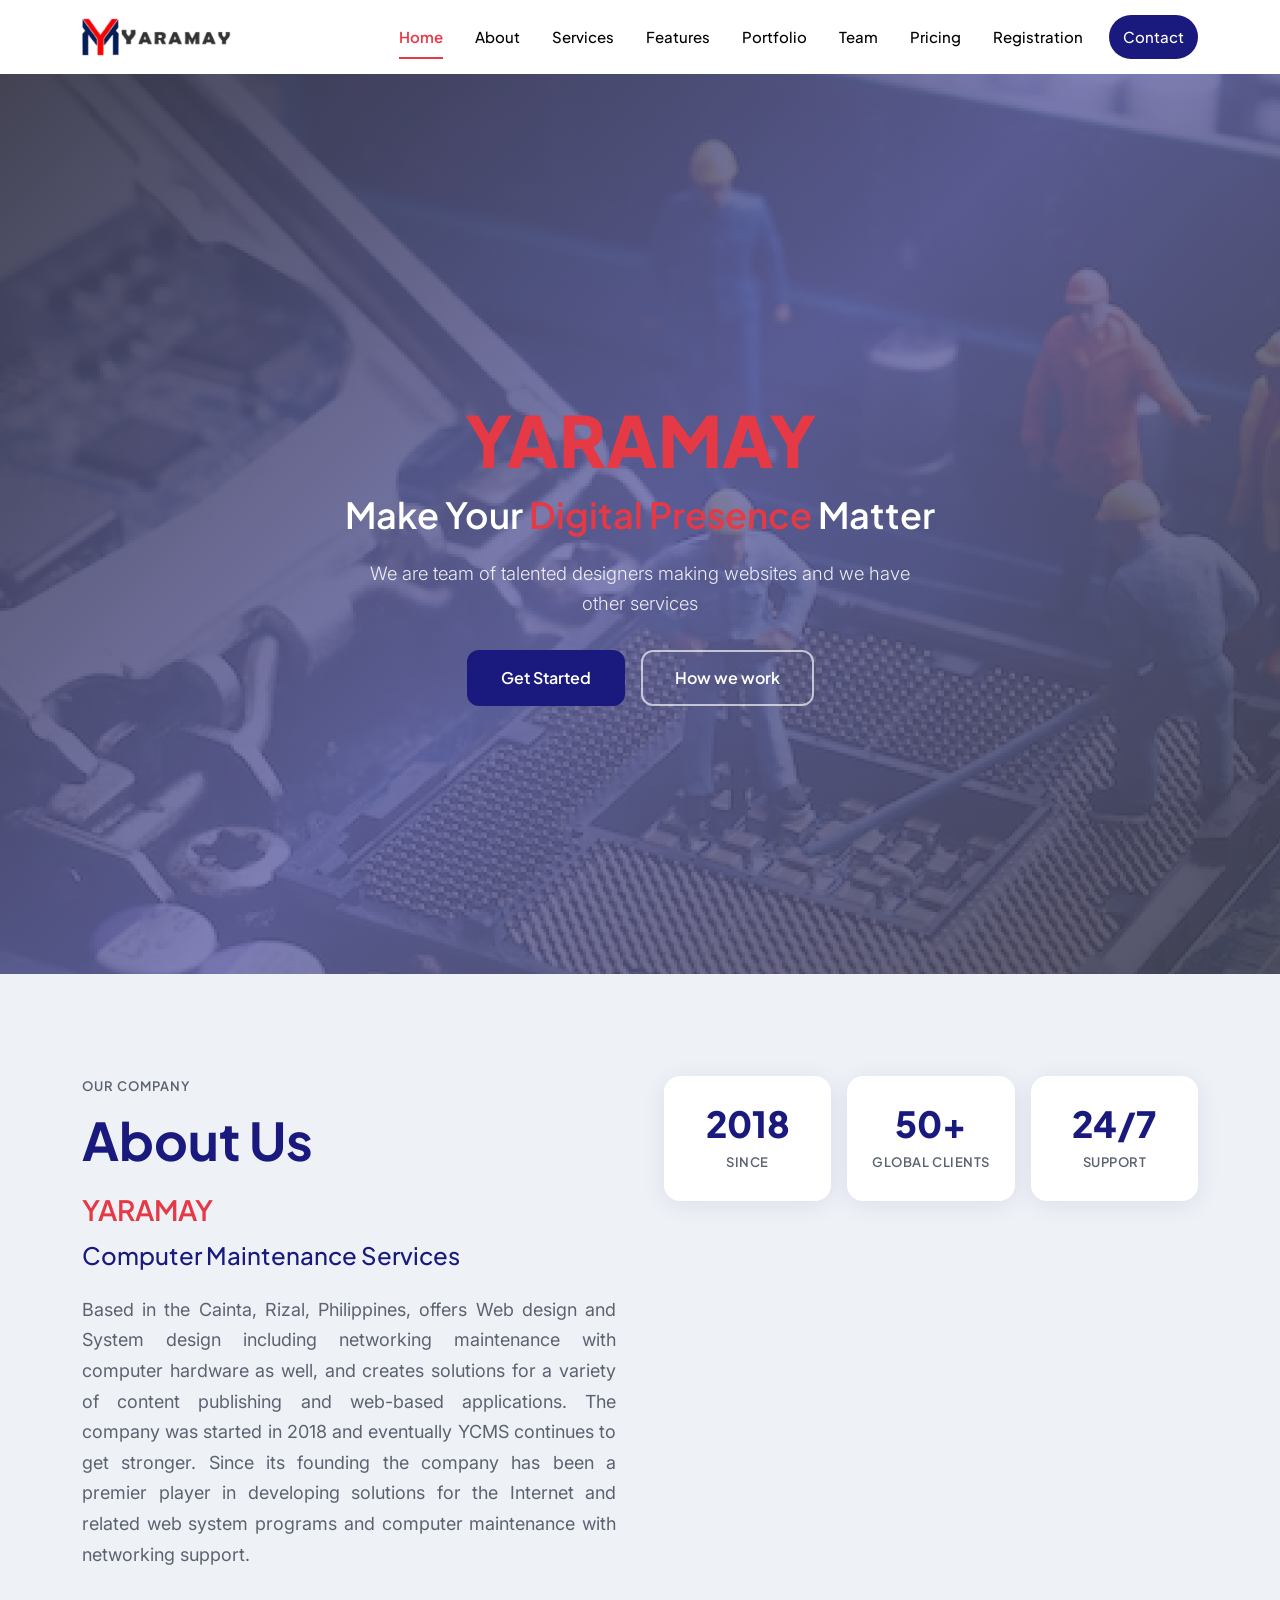
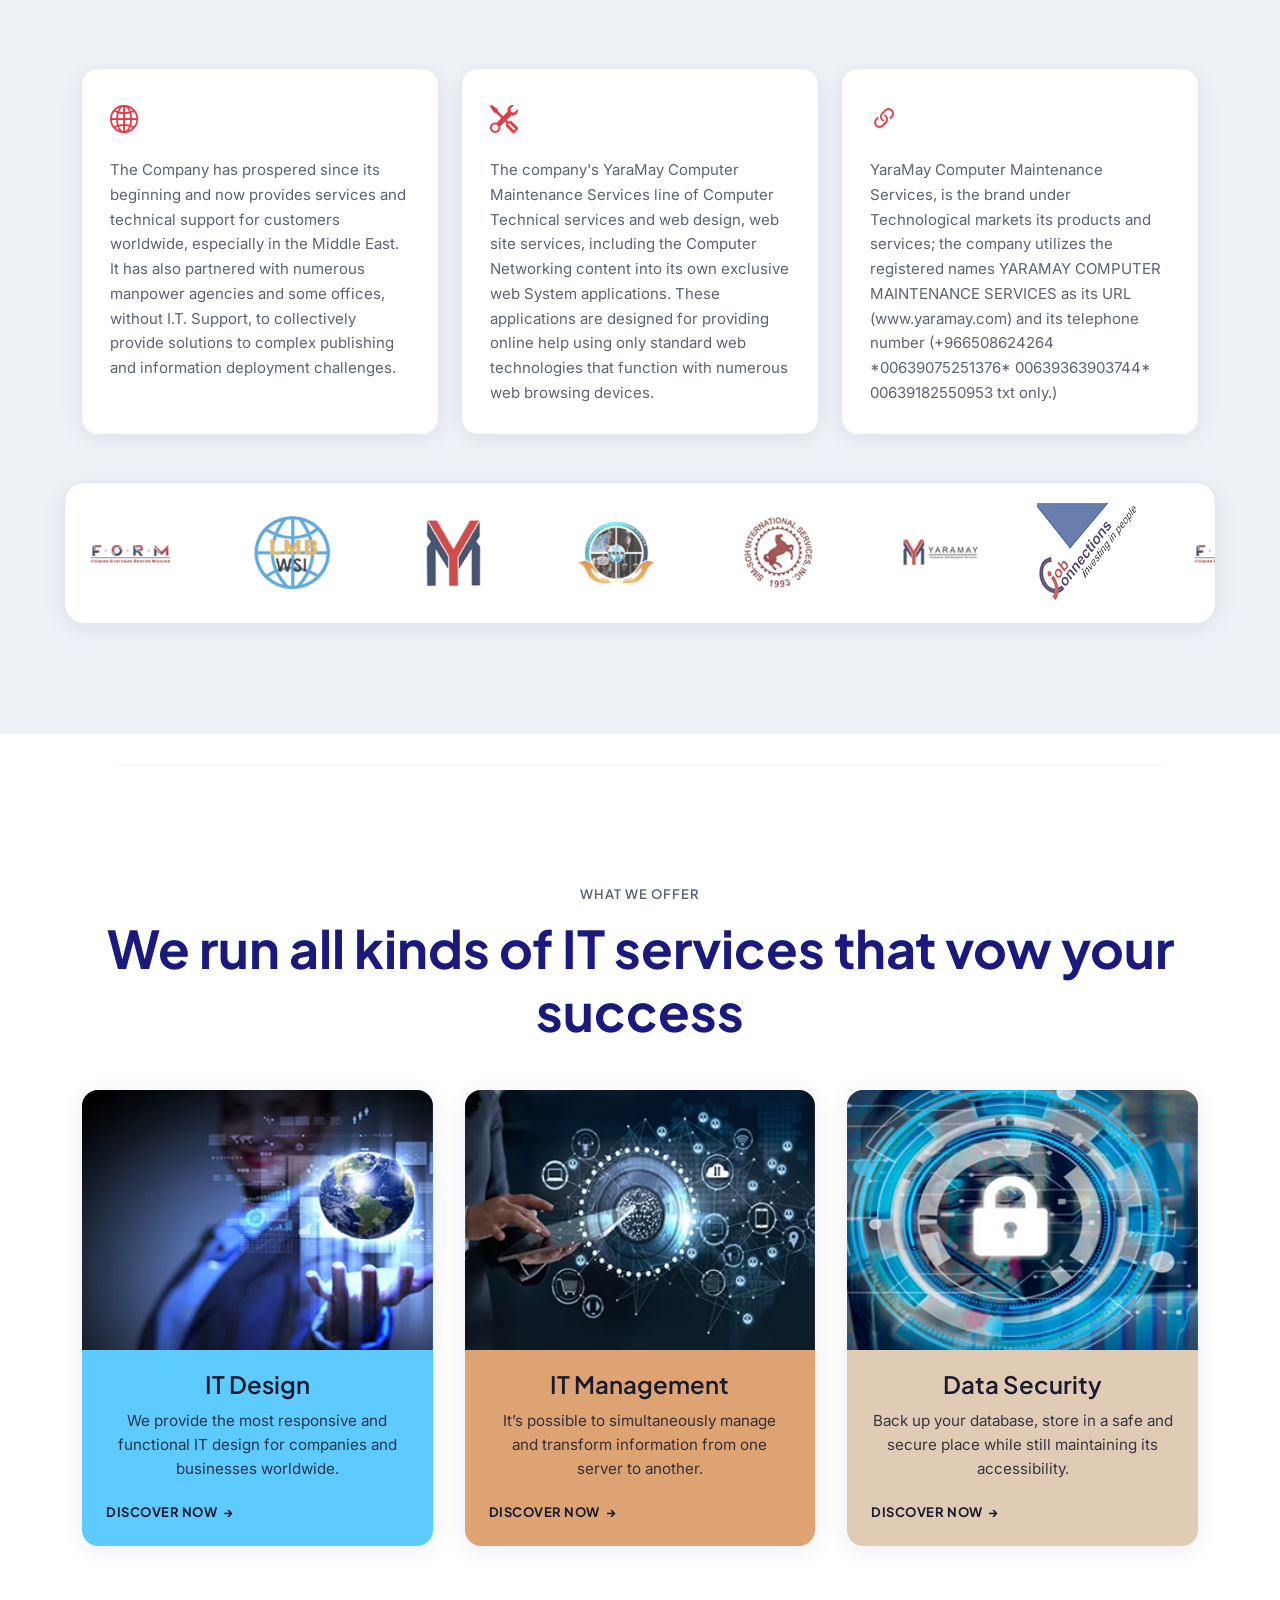
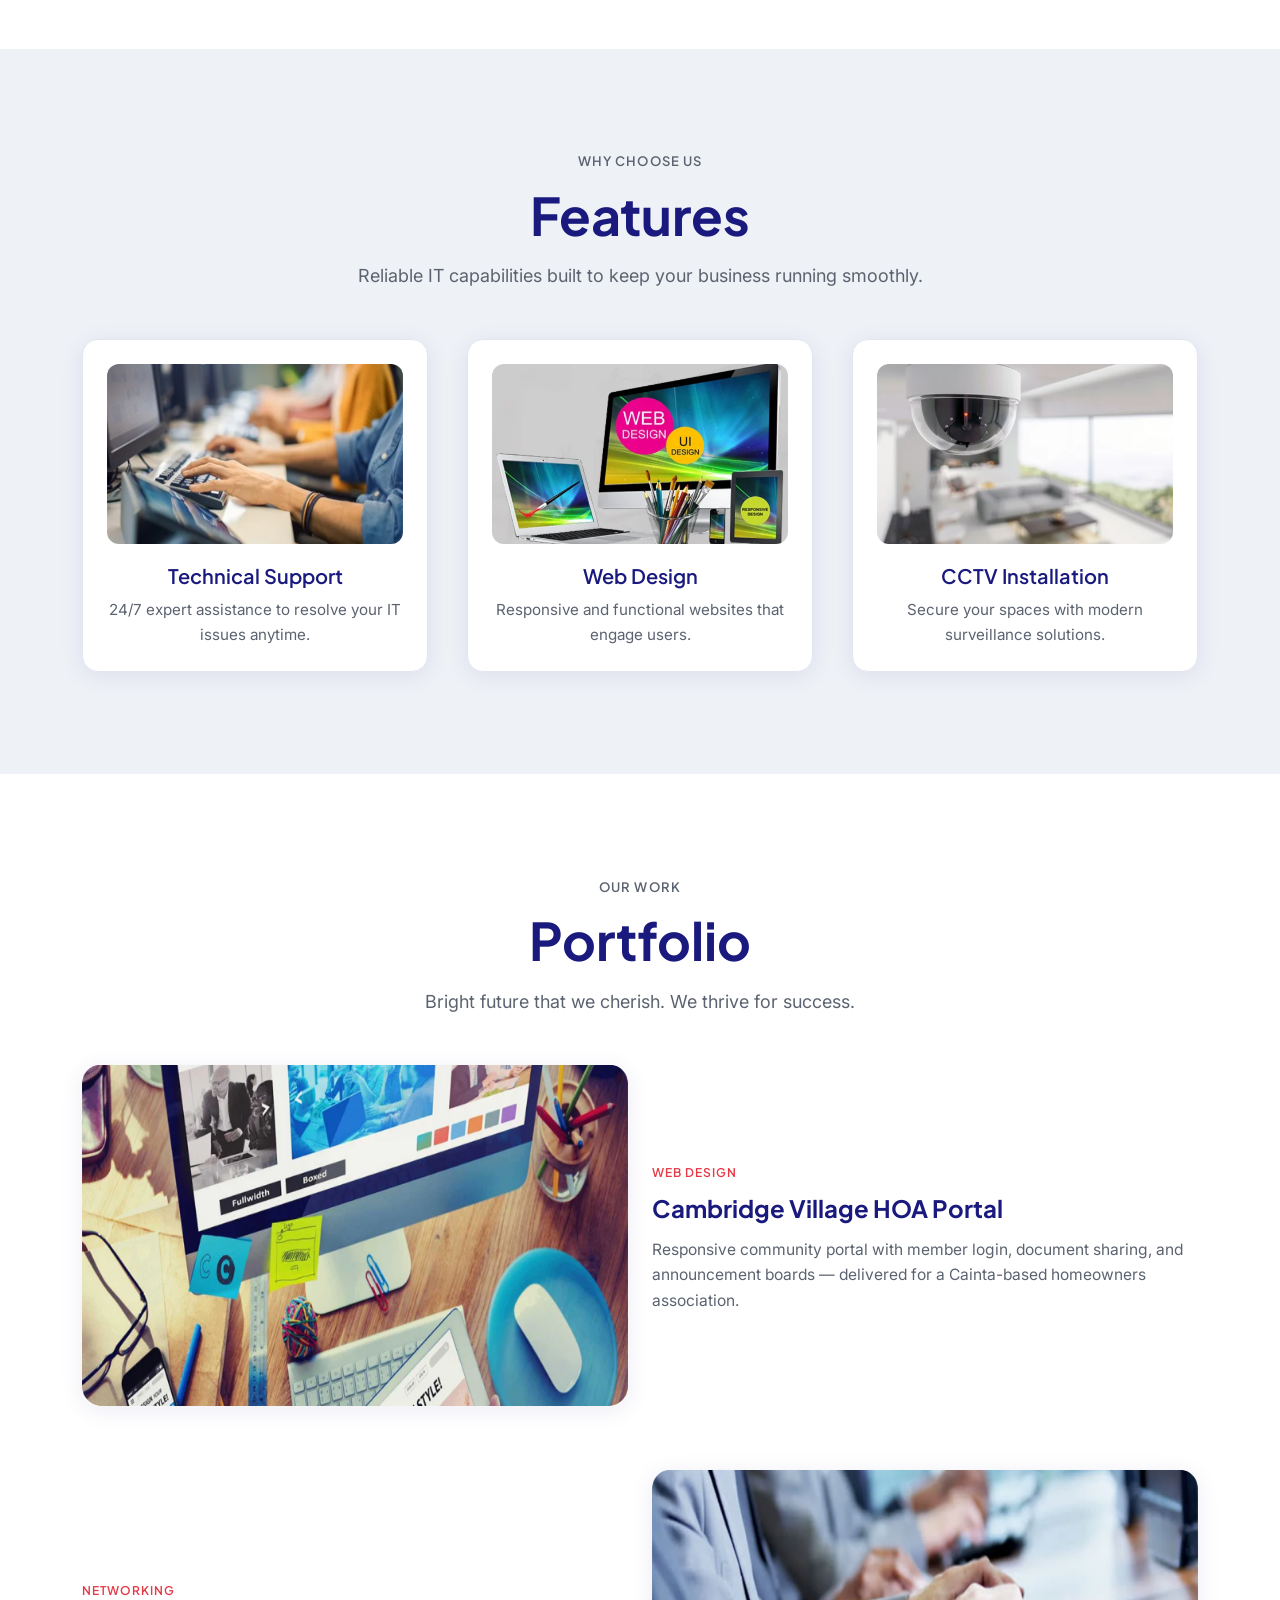
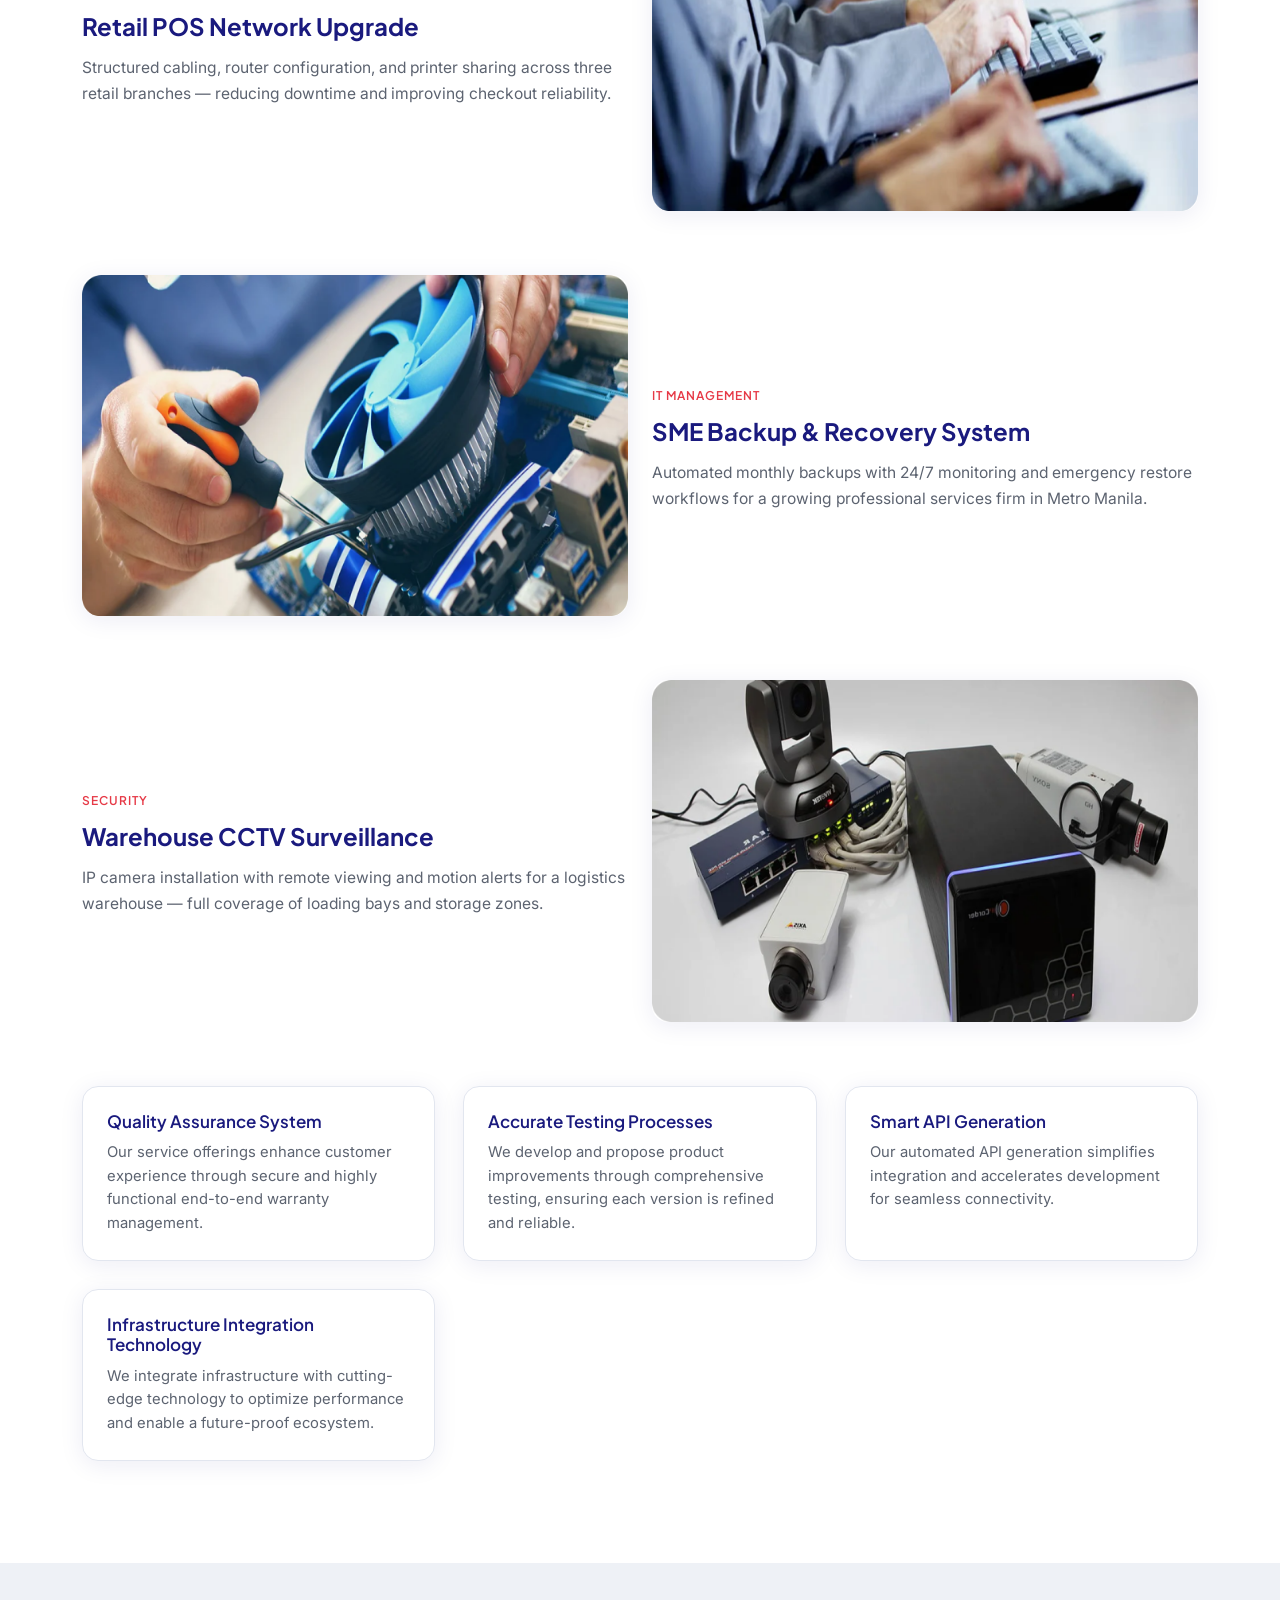
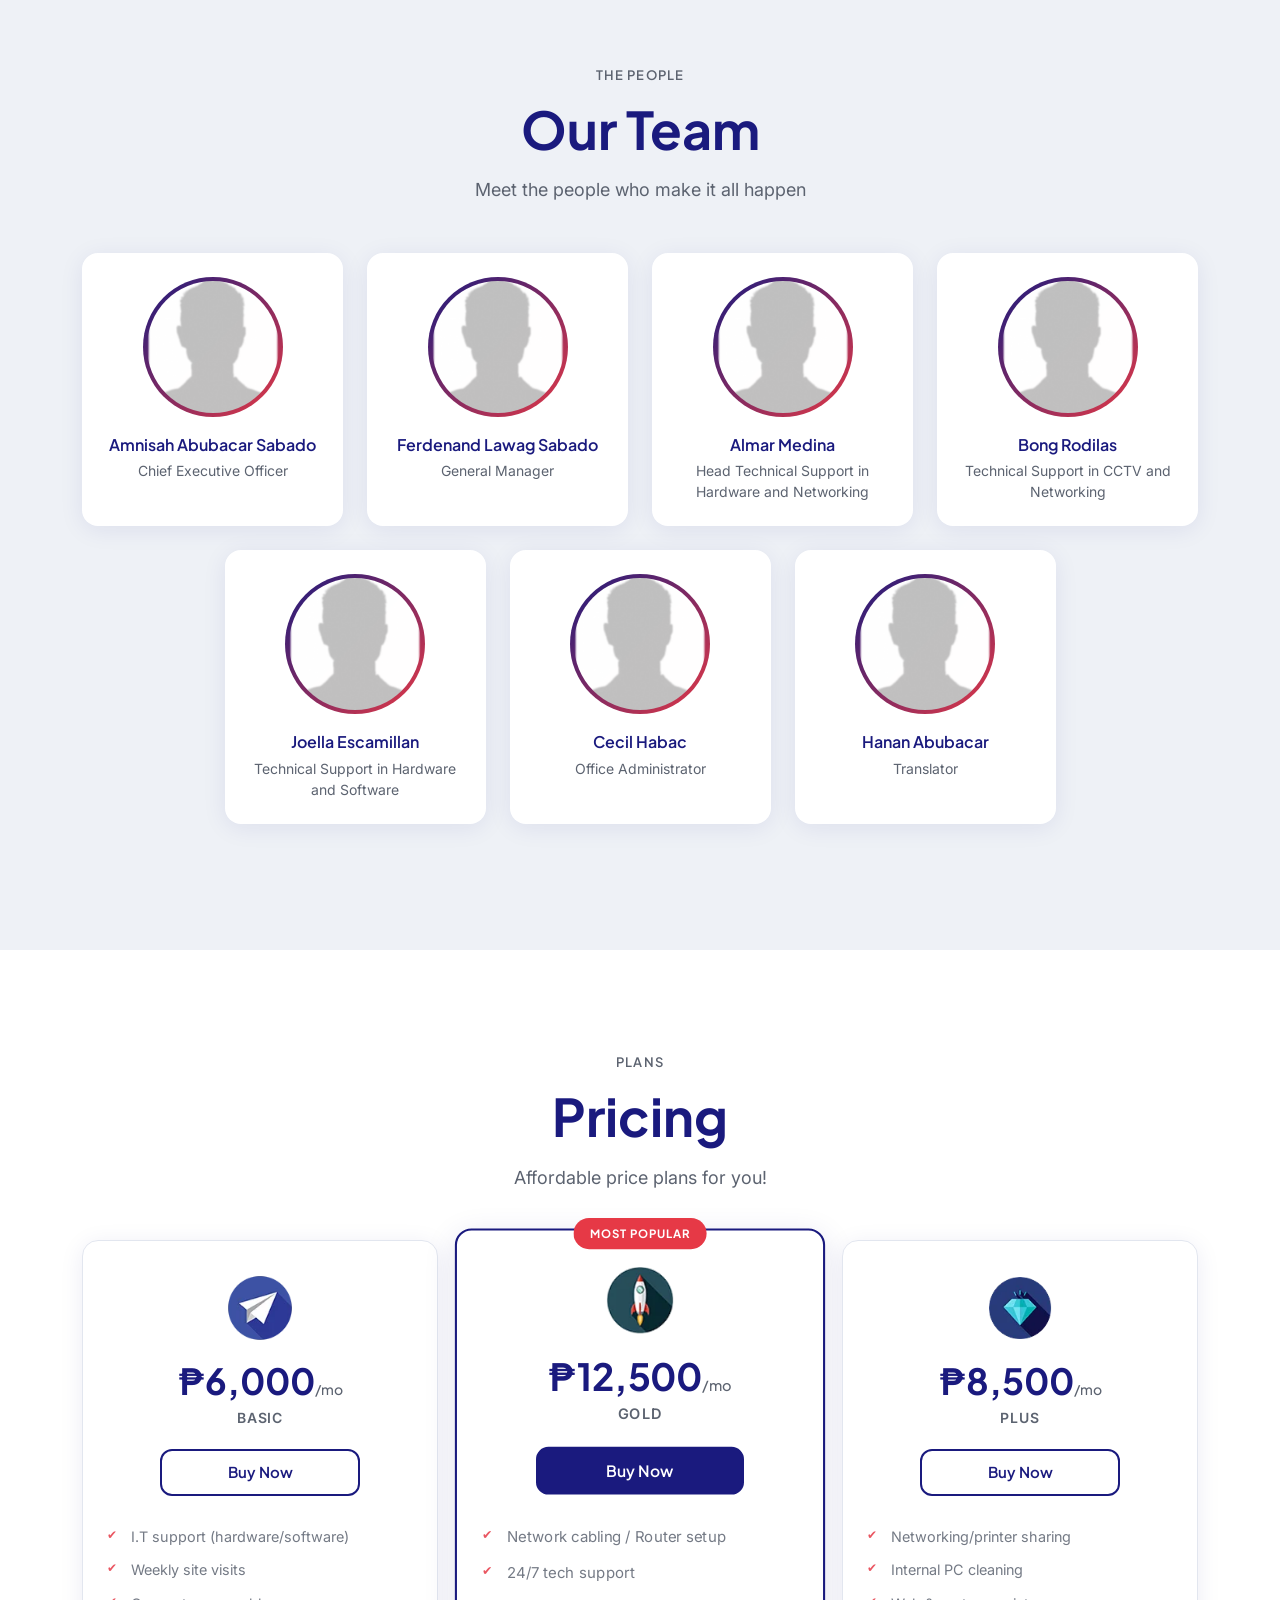
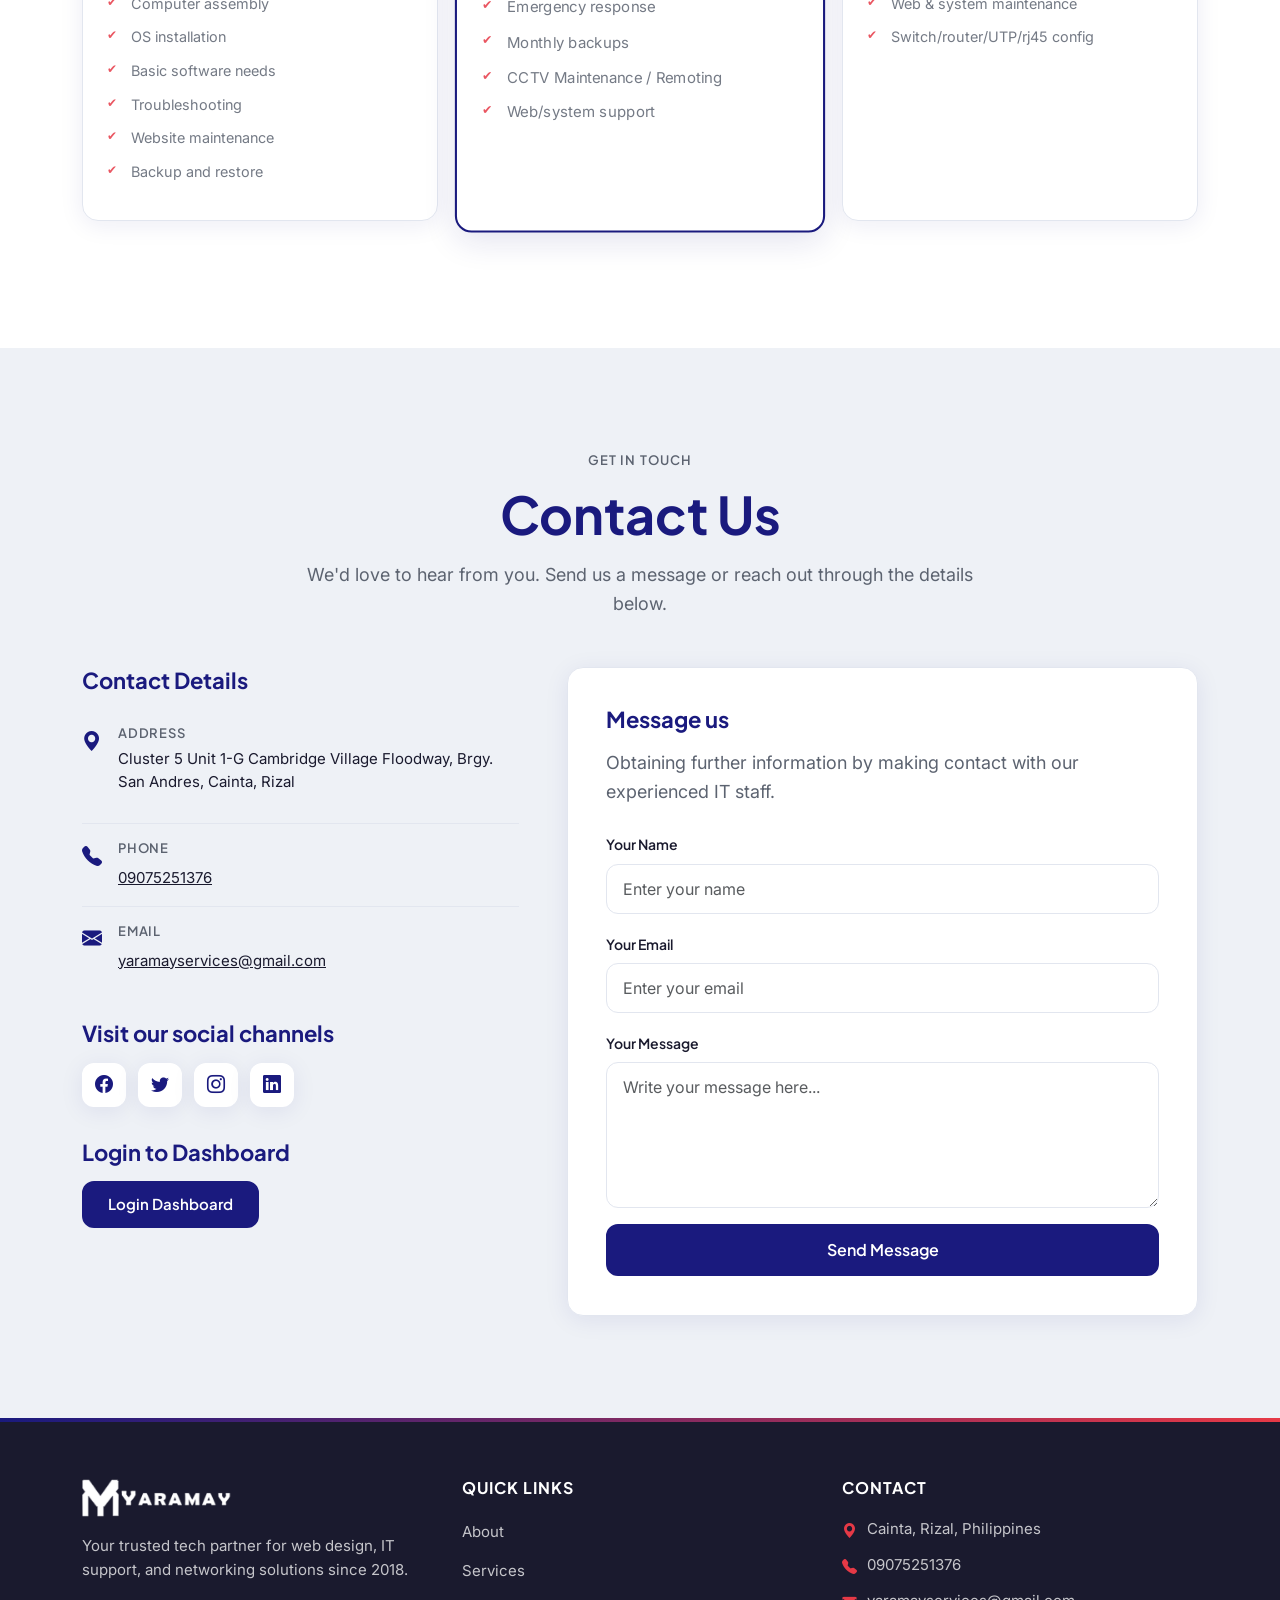
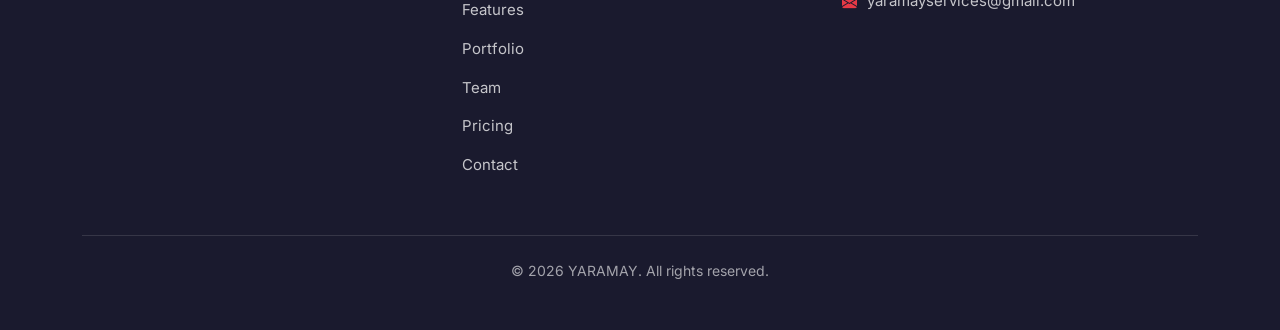
==== commit f7fd71a3: "update" ====
--- a/index.html
+++ b/index.html
@@ -46,6 +46,9 @@
           </li>
           <li class="nav-item">
             <a class="nav-link" href="#pricing" data-nav>Pricing</a>
+          </li>
+          <li class="nav-item">
+            <a class="nav-link" href="registration.html">Registration</a>
           </li>
           <li class="nav-item">
             <a class="nav-link nav-cta" href="#contact">Contact</a>
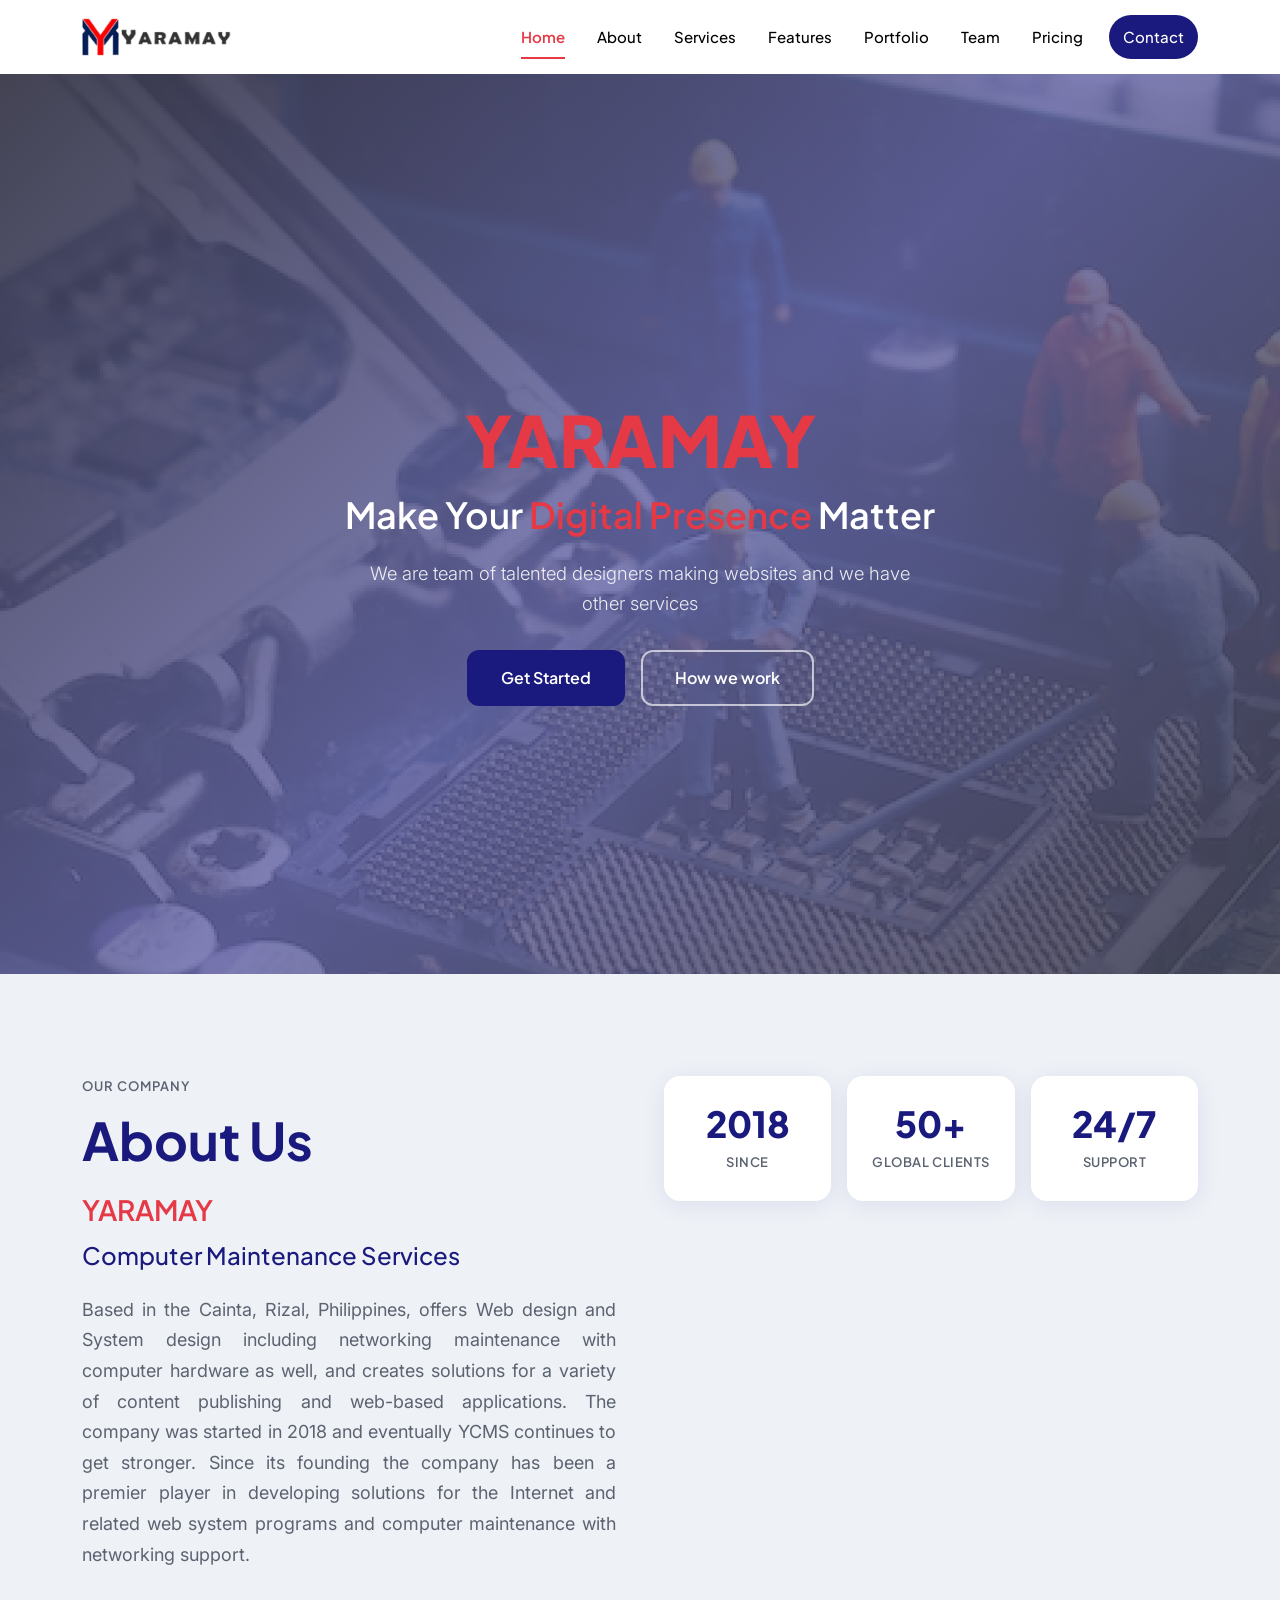
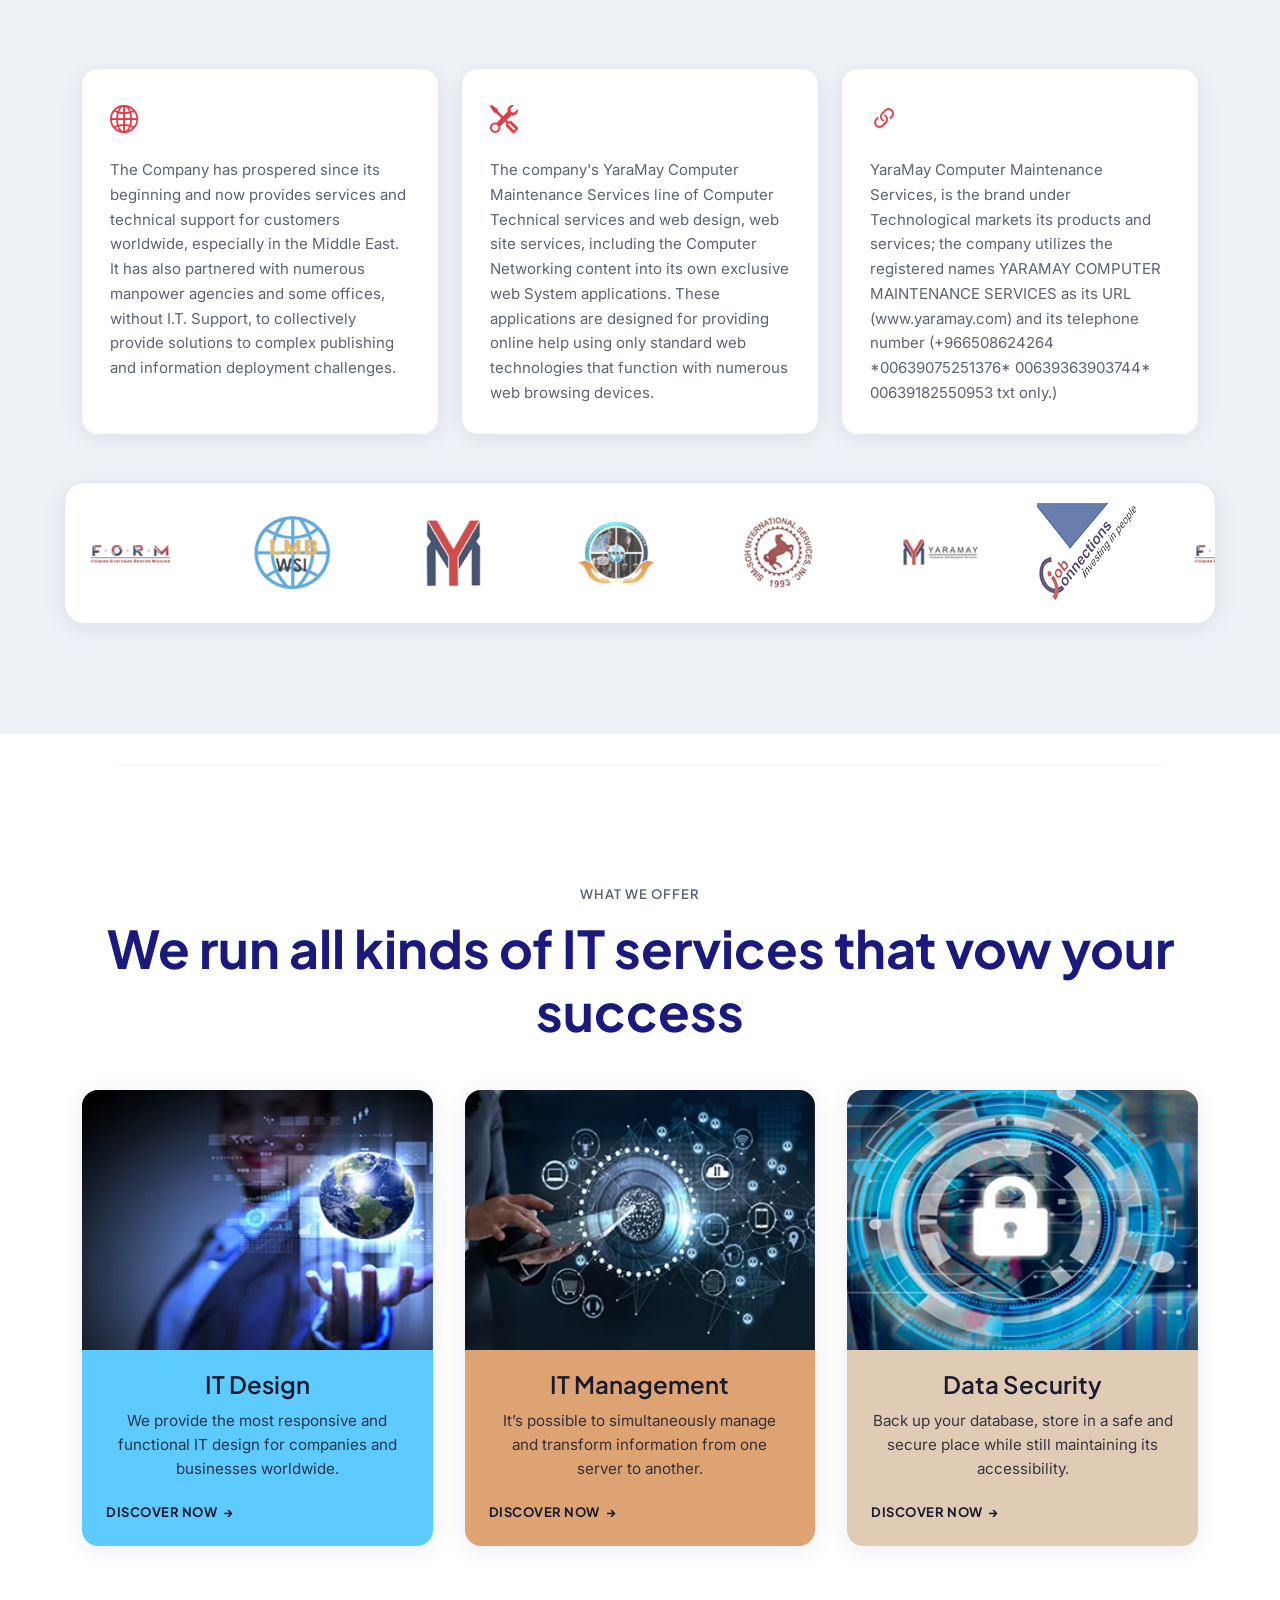
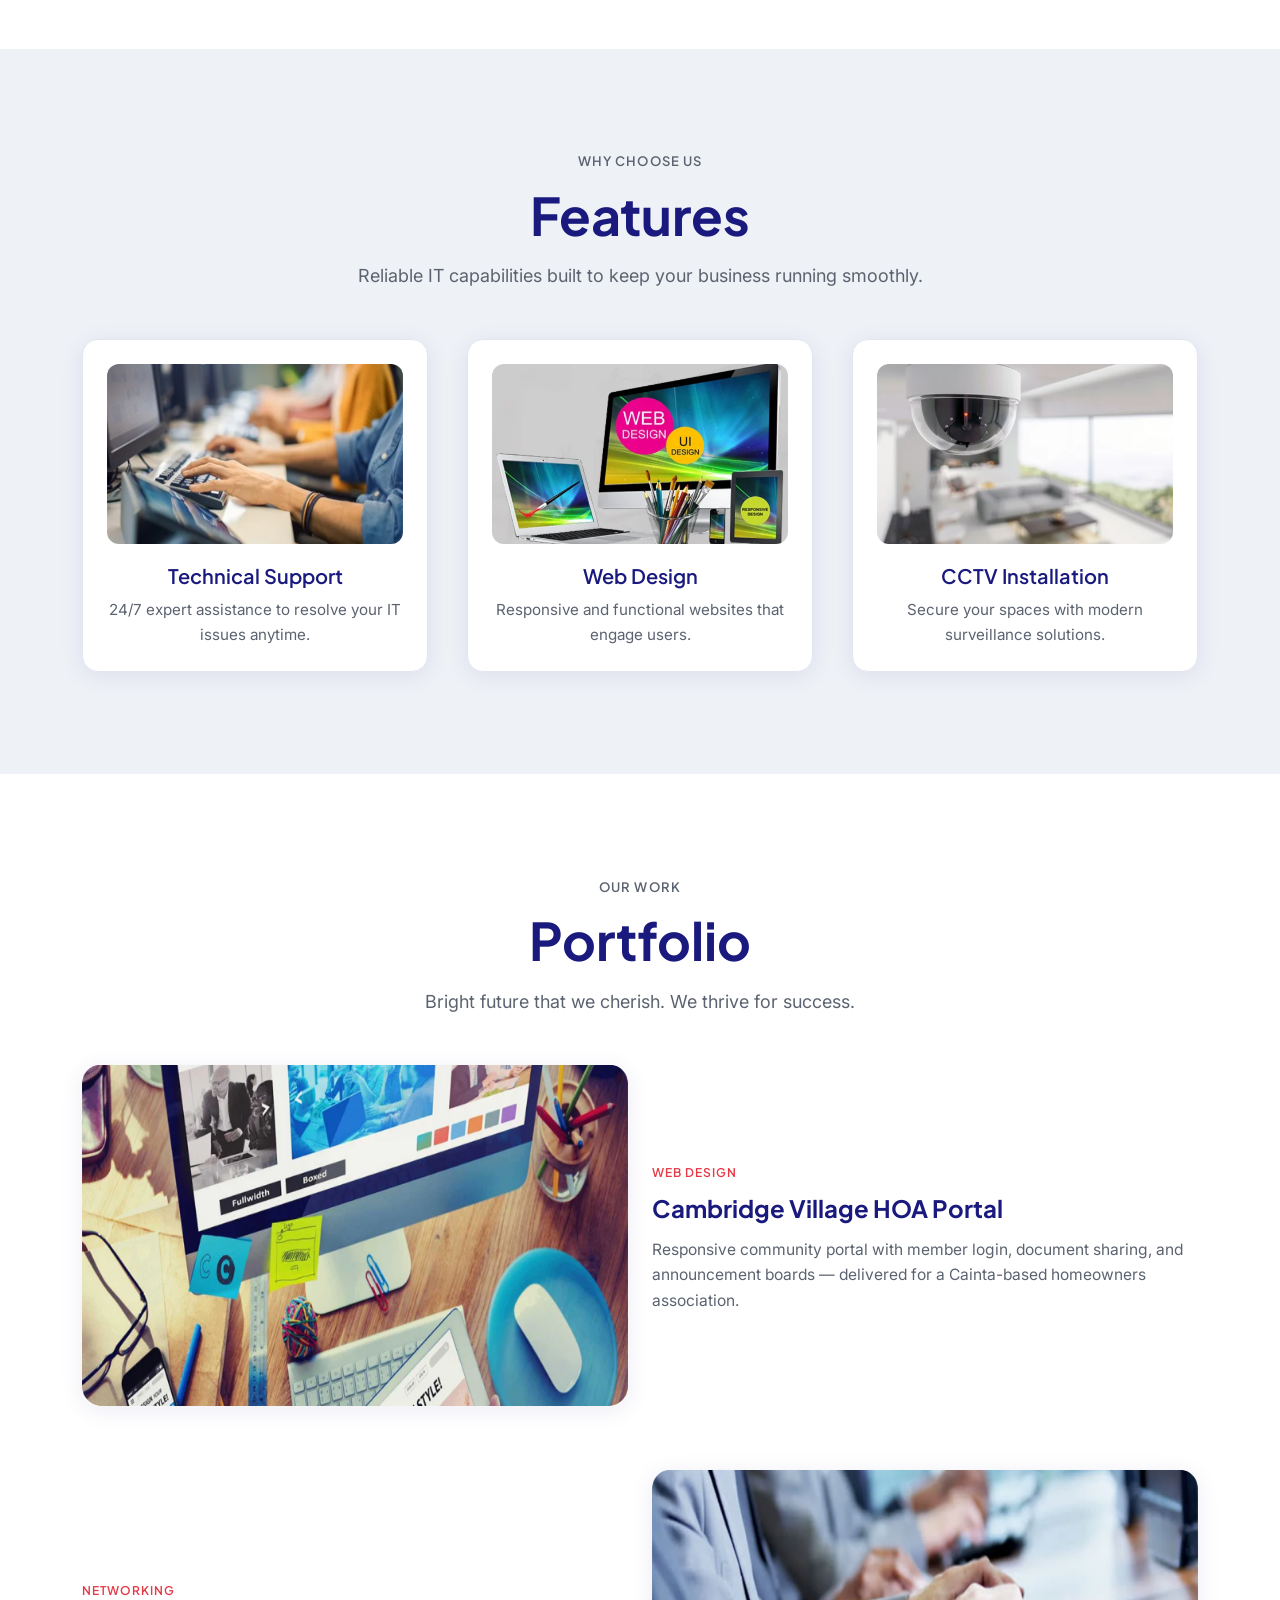
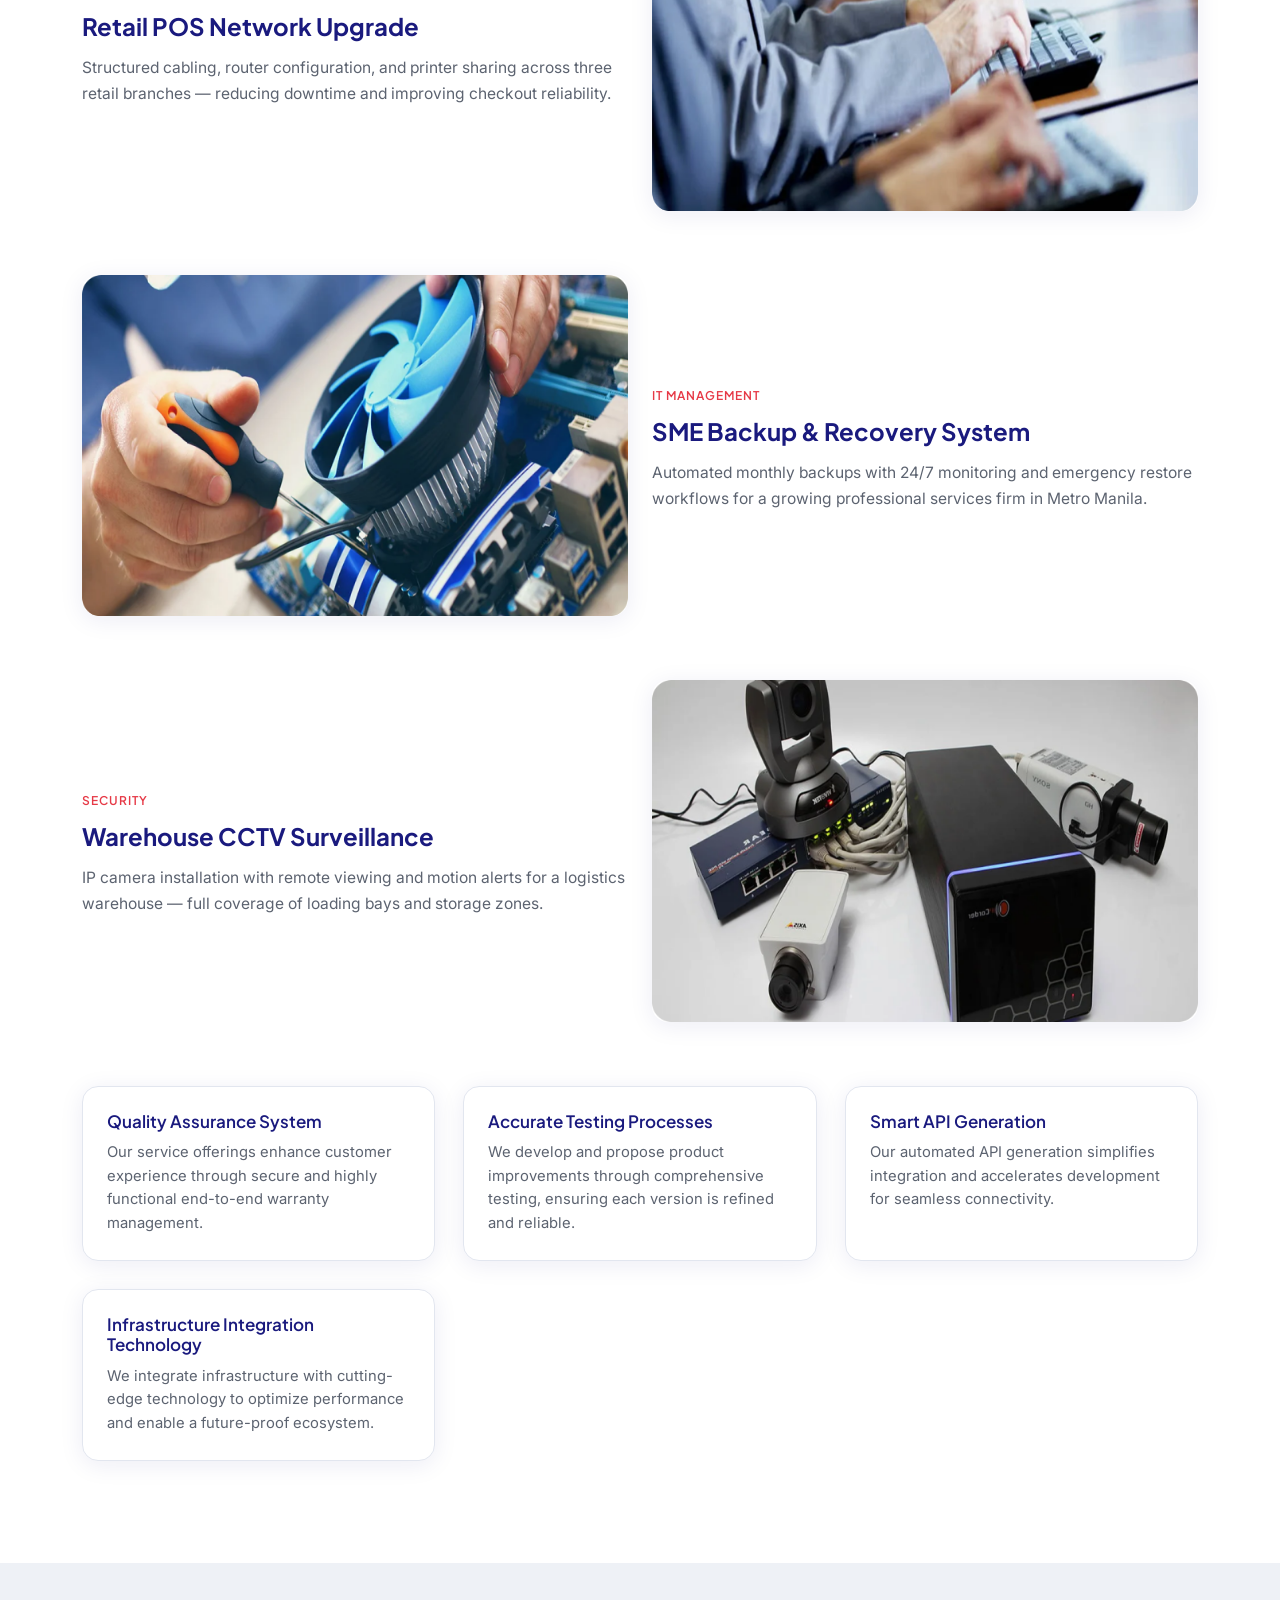
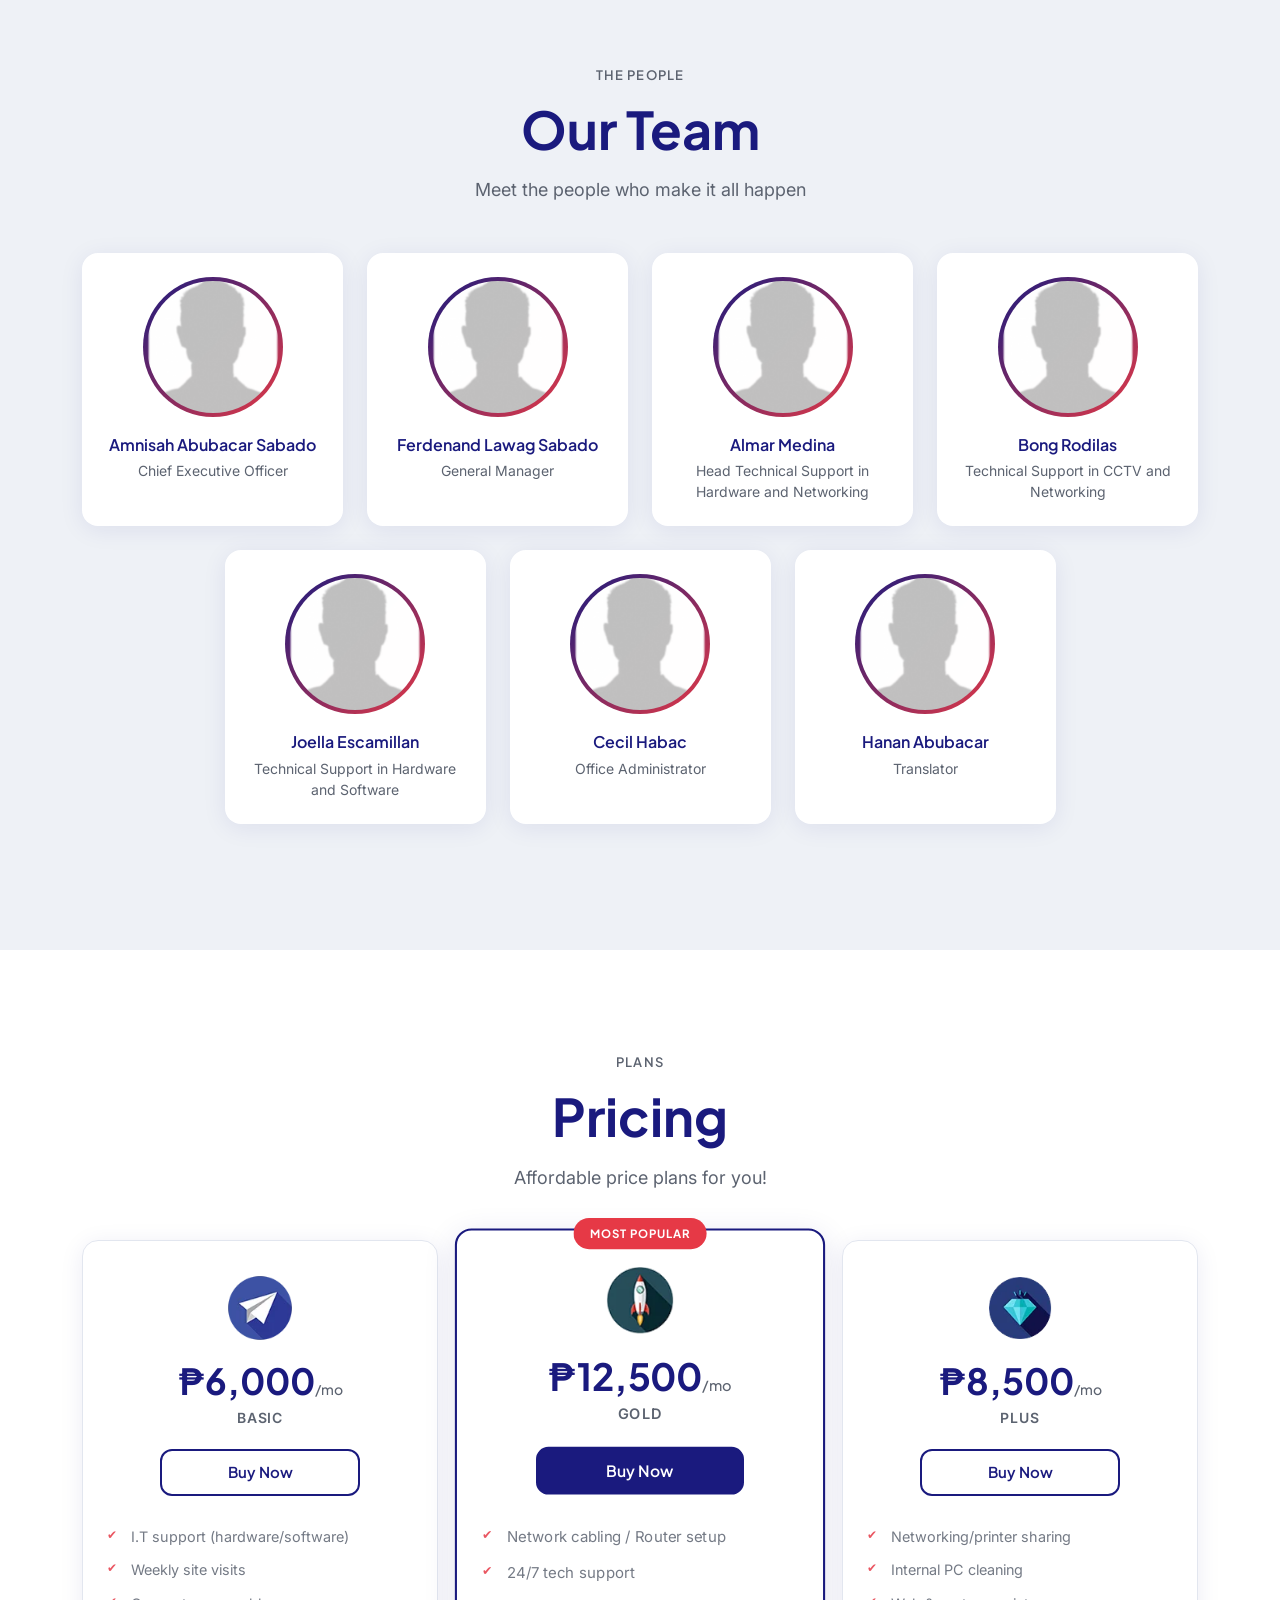
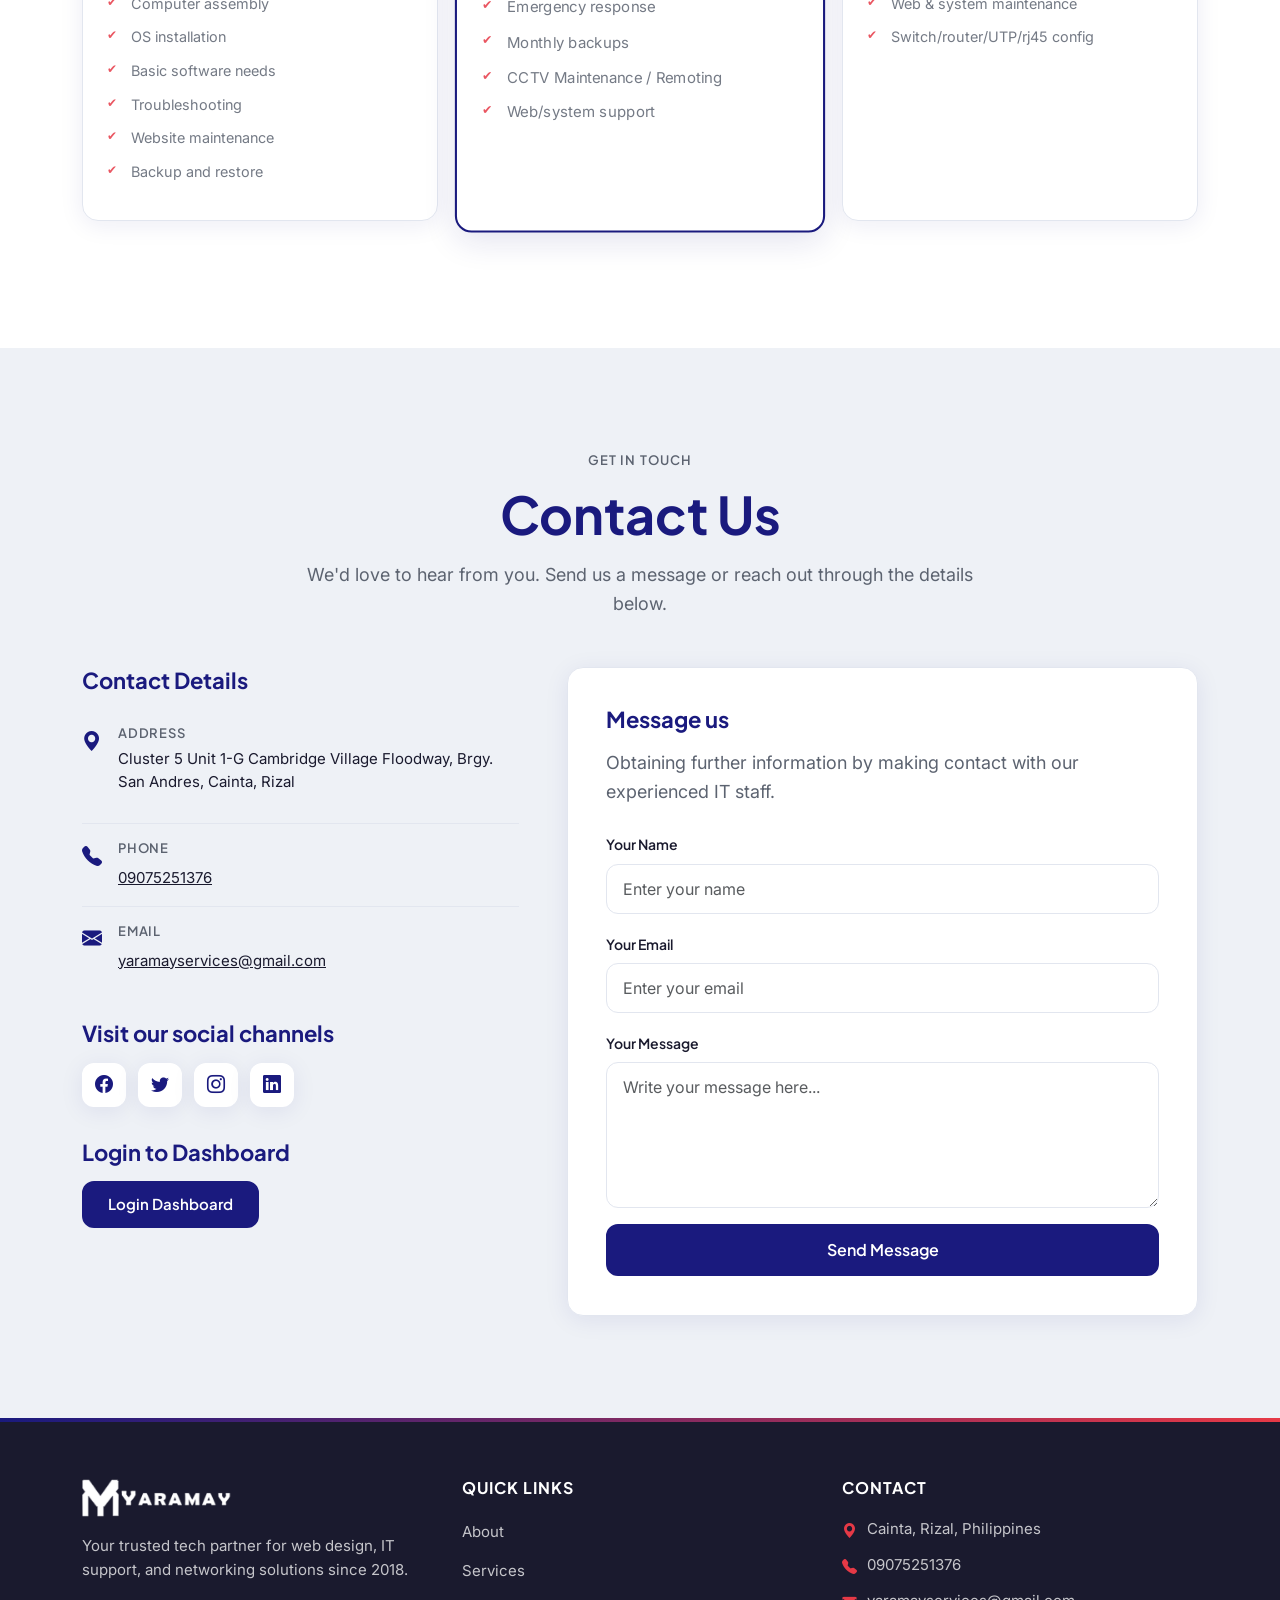
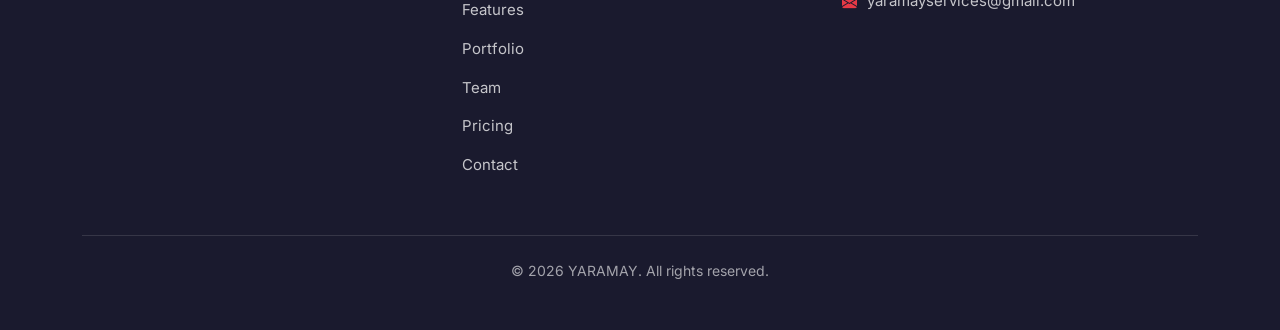
==== commit 98bf4427: "update" ====
--- a/index.html
+++ b/index.html
@@ -46,9 +46,6 @@
           </li>
           <li class="nav-item">
             <a class="nav-link" href="#pricing" data-nav>Pricing</a>
-          </li>
-          <li class="nav-item">
-            <a class="nav-link" href="registration.html">Registration</a>
           </li>
           <li class="nav-item">
             <a class="nav-link nav-cta" href="#contact">Contact</a>
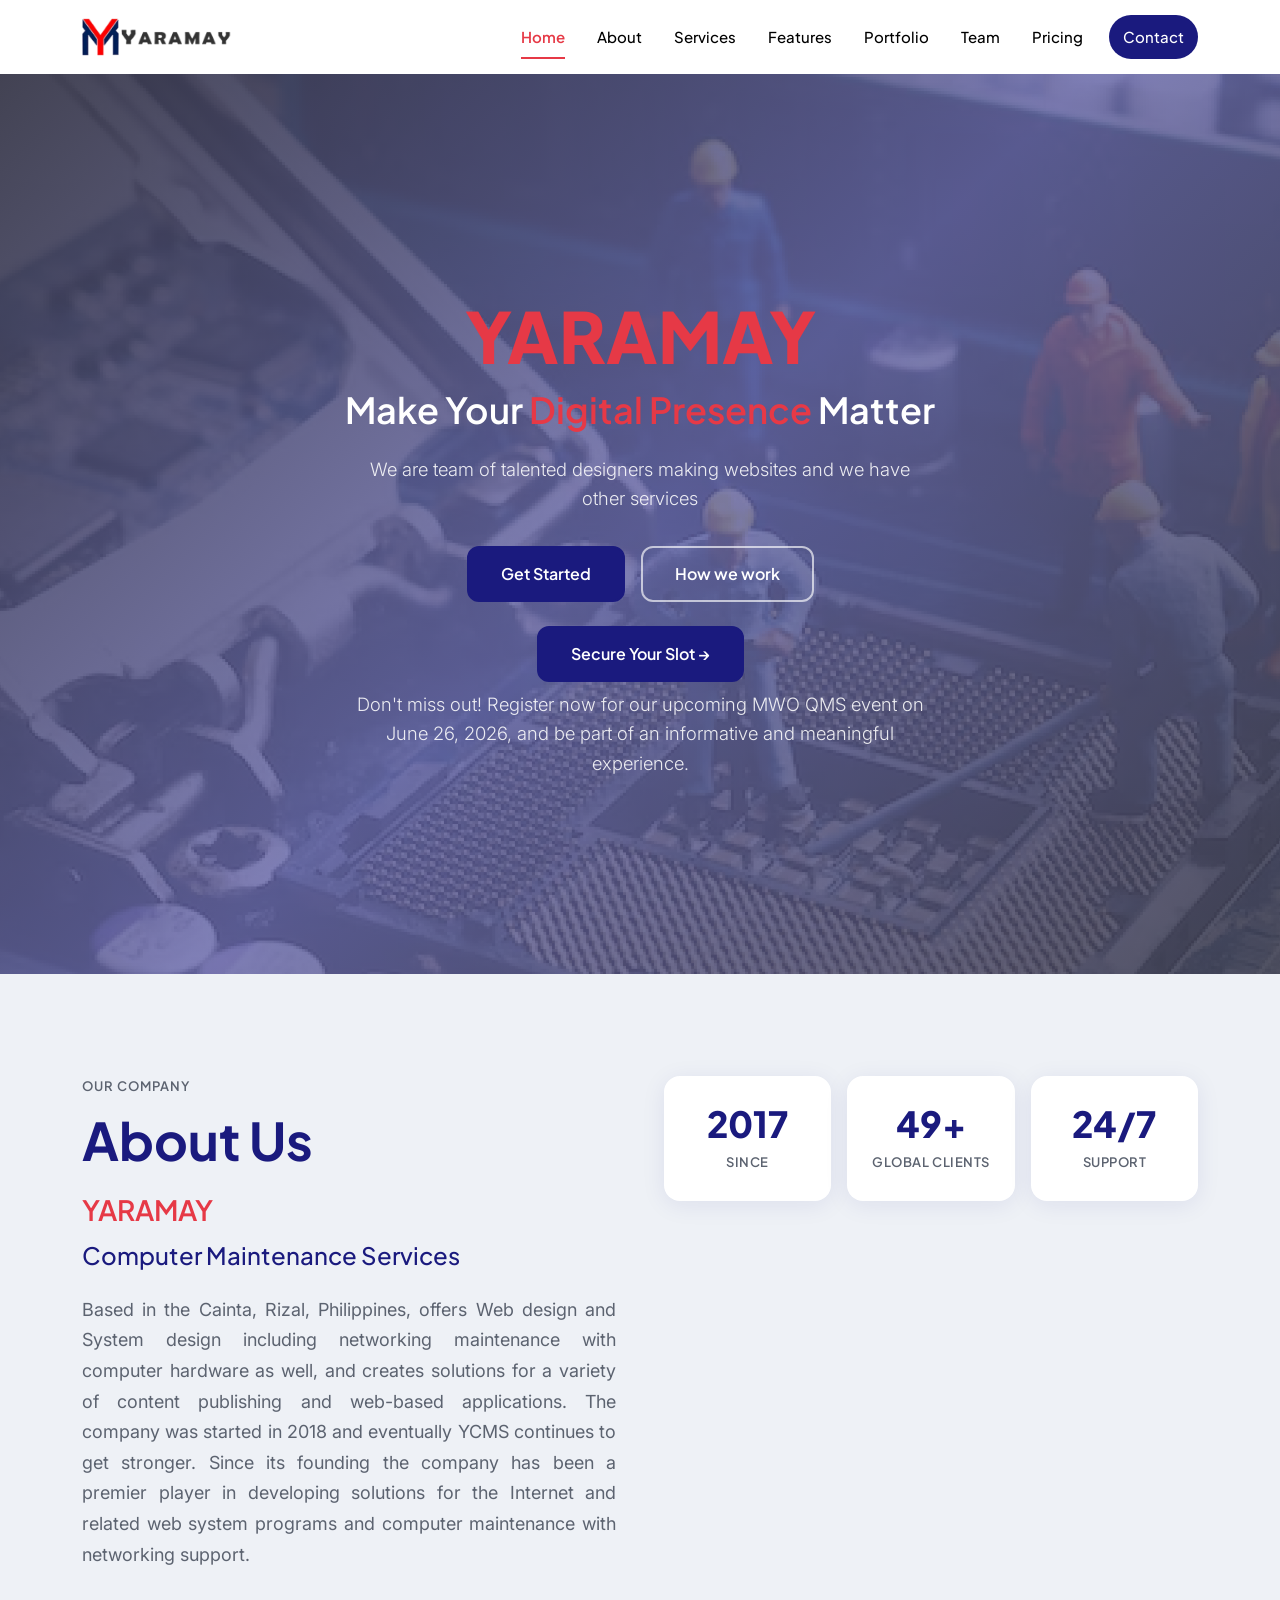
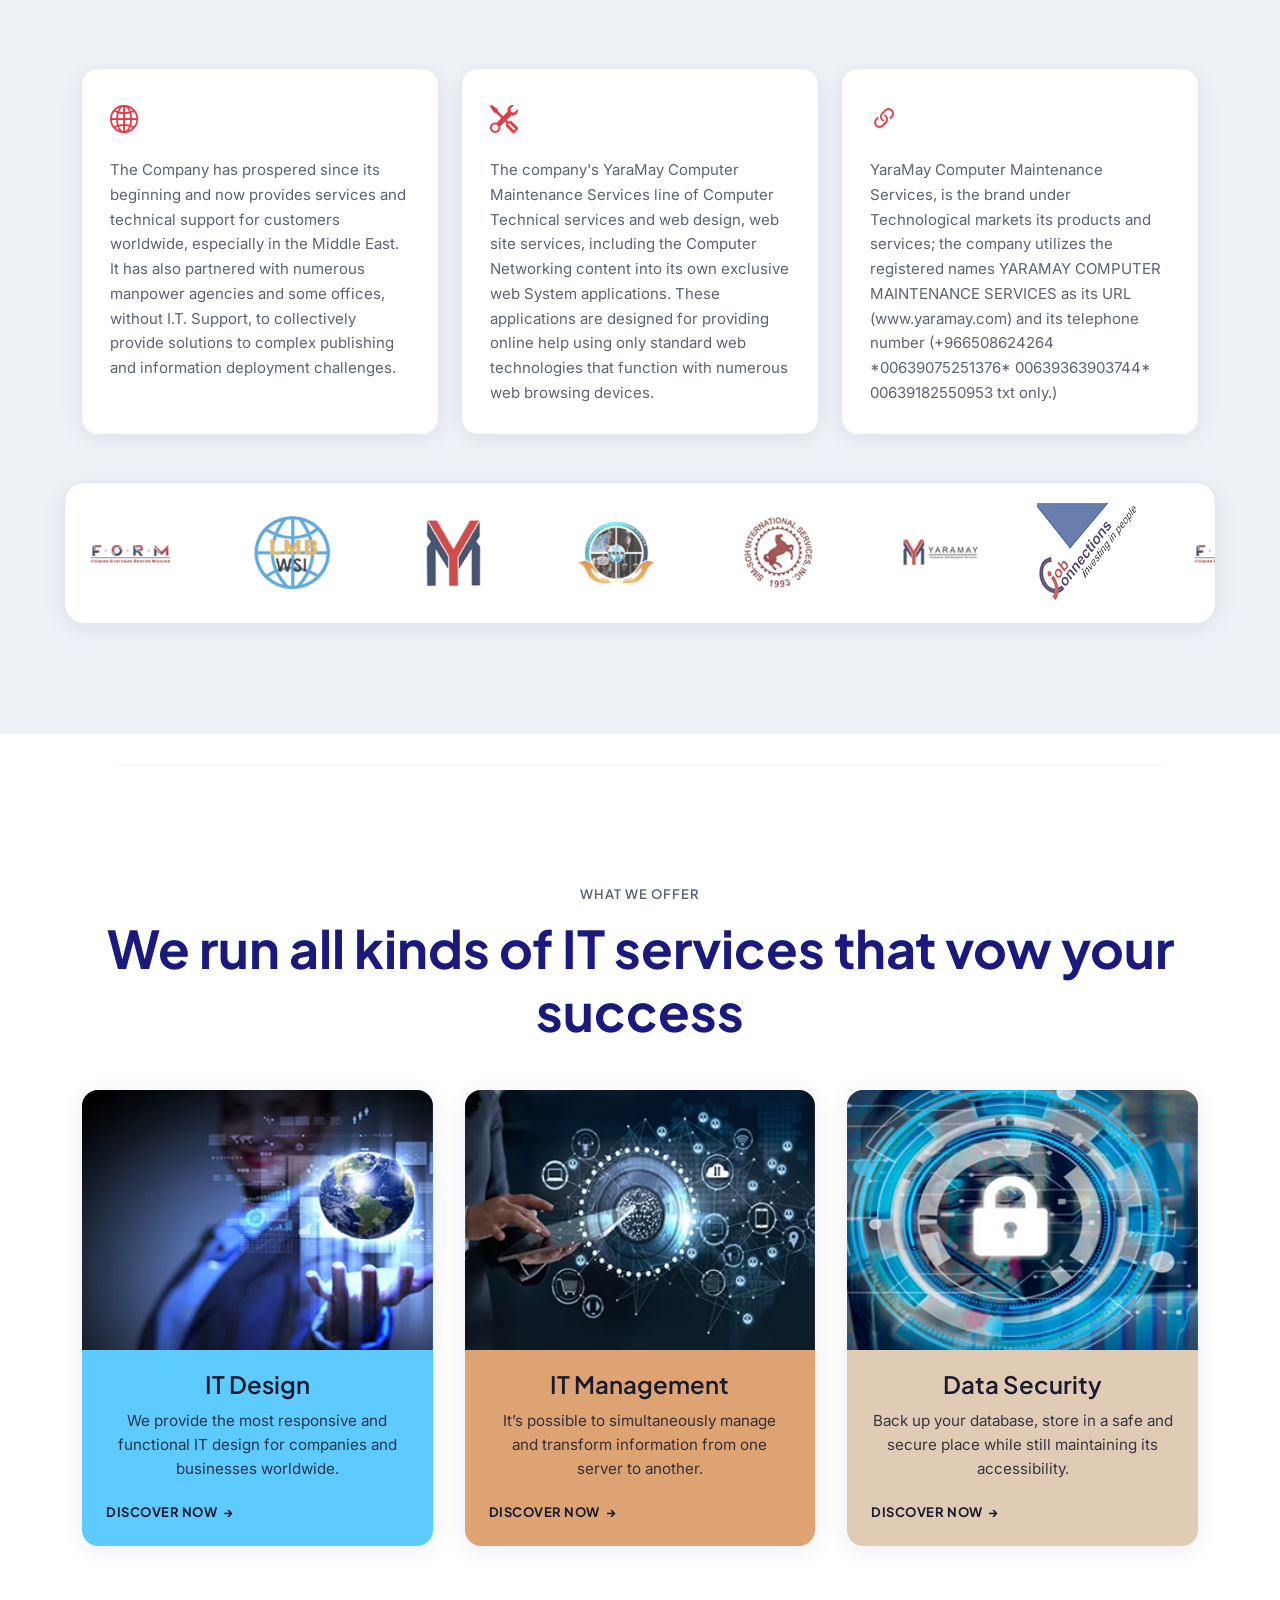
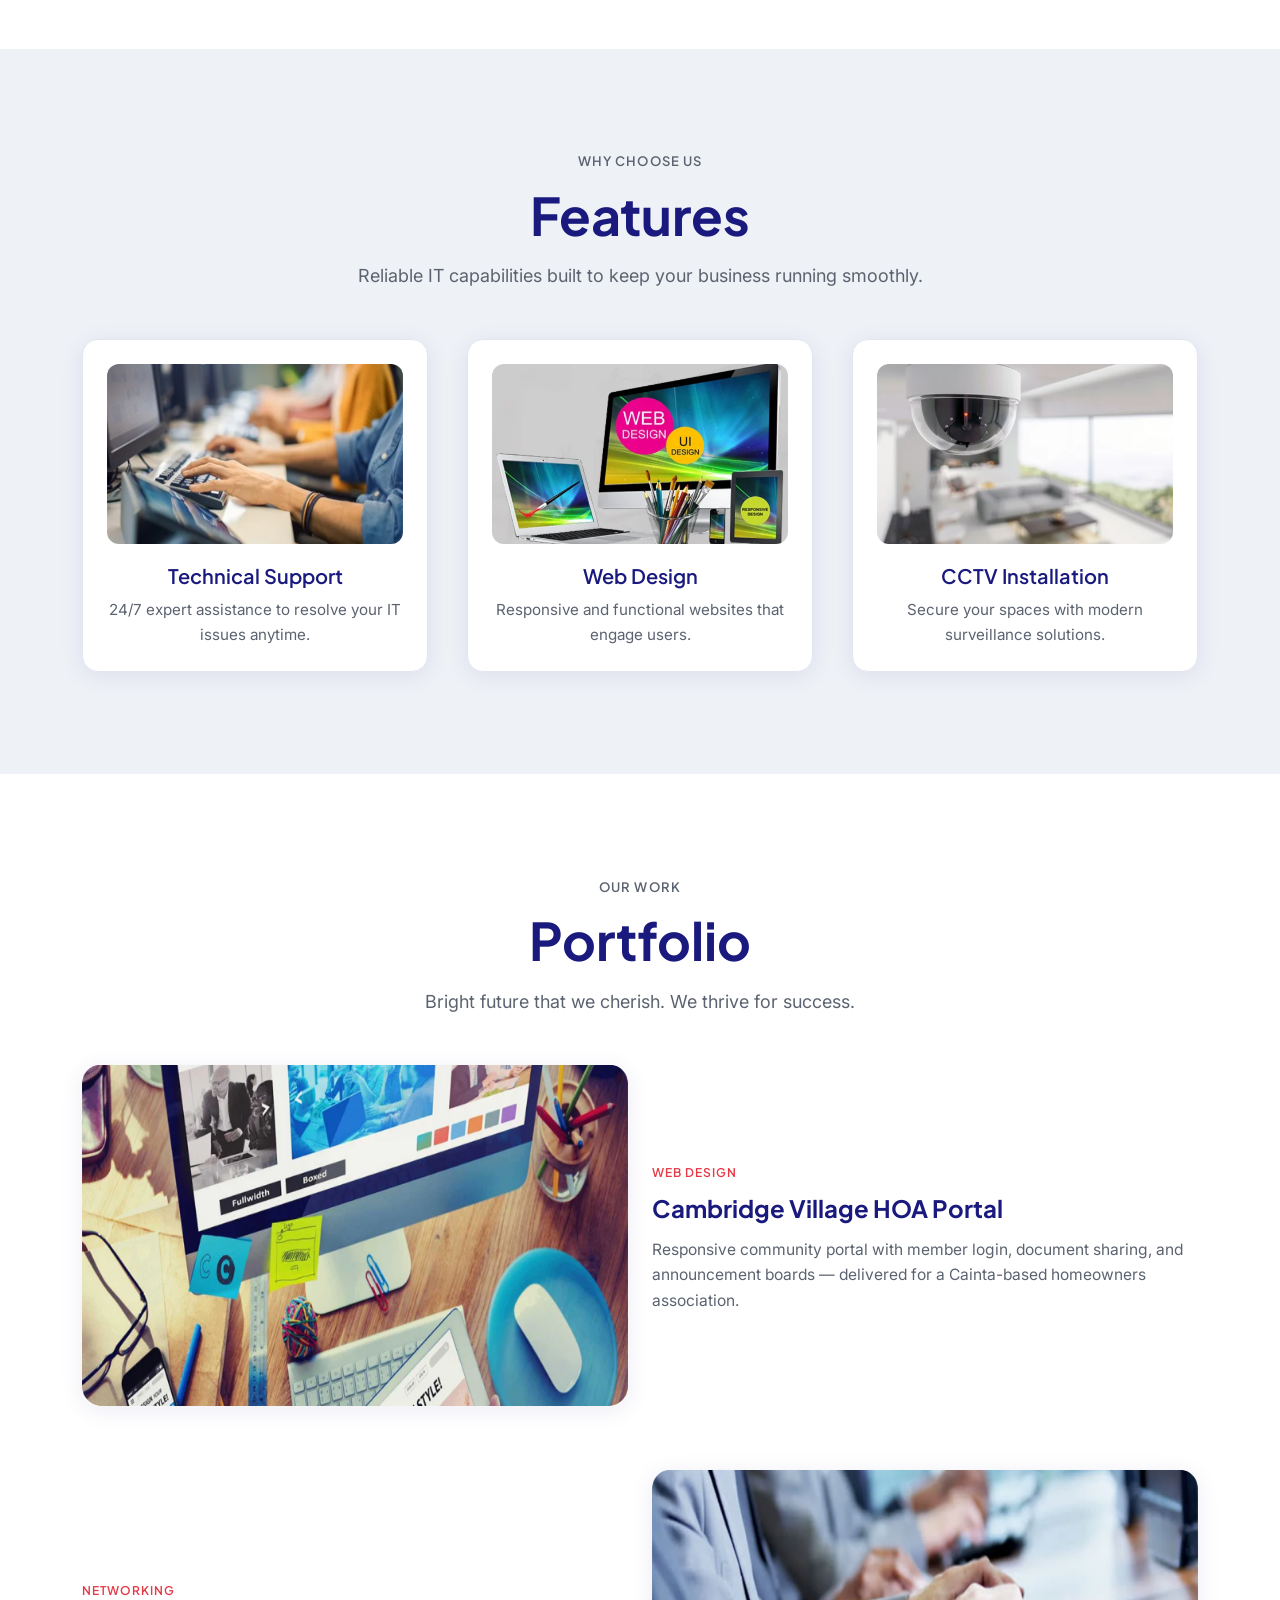
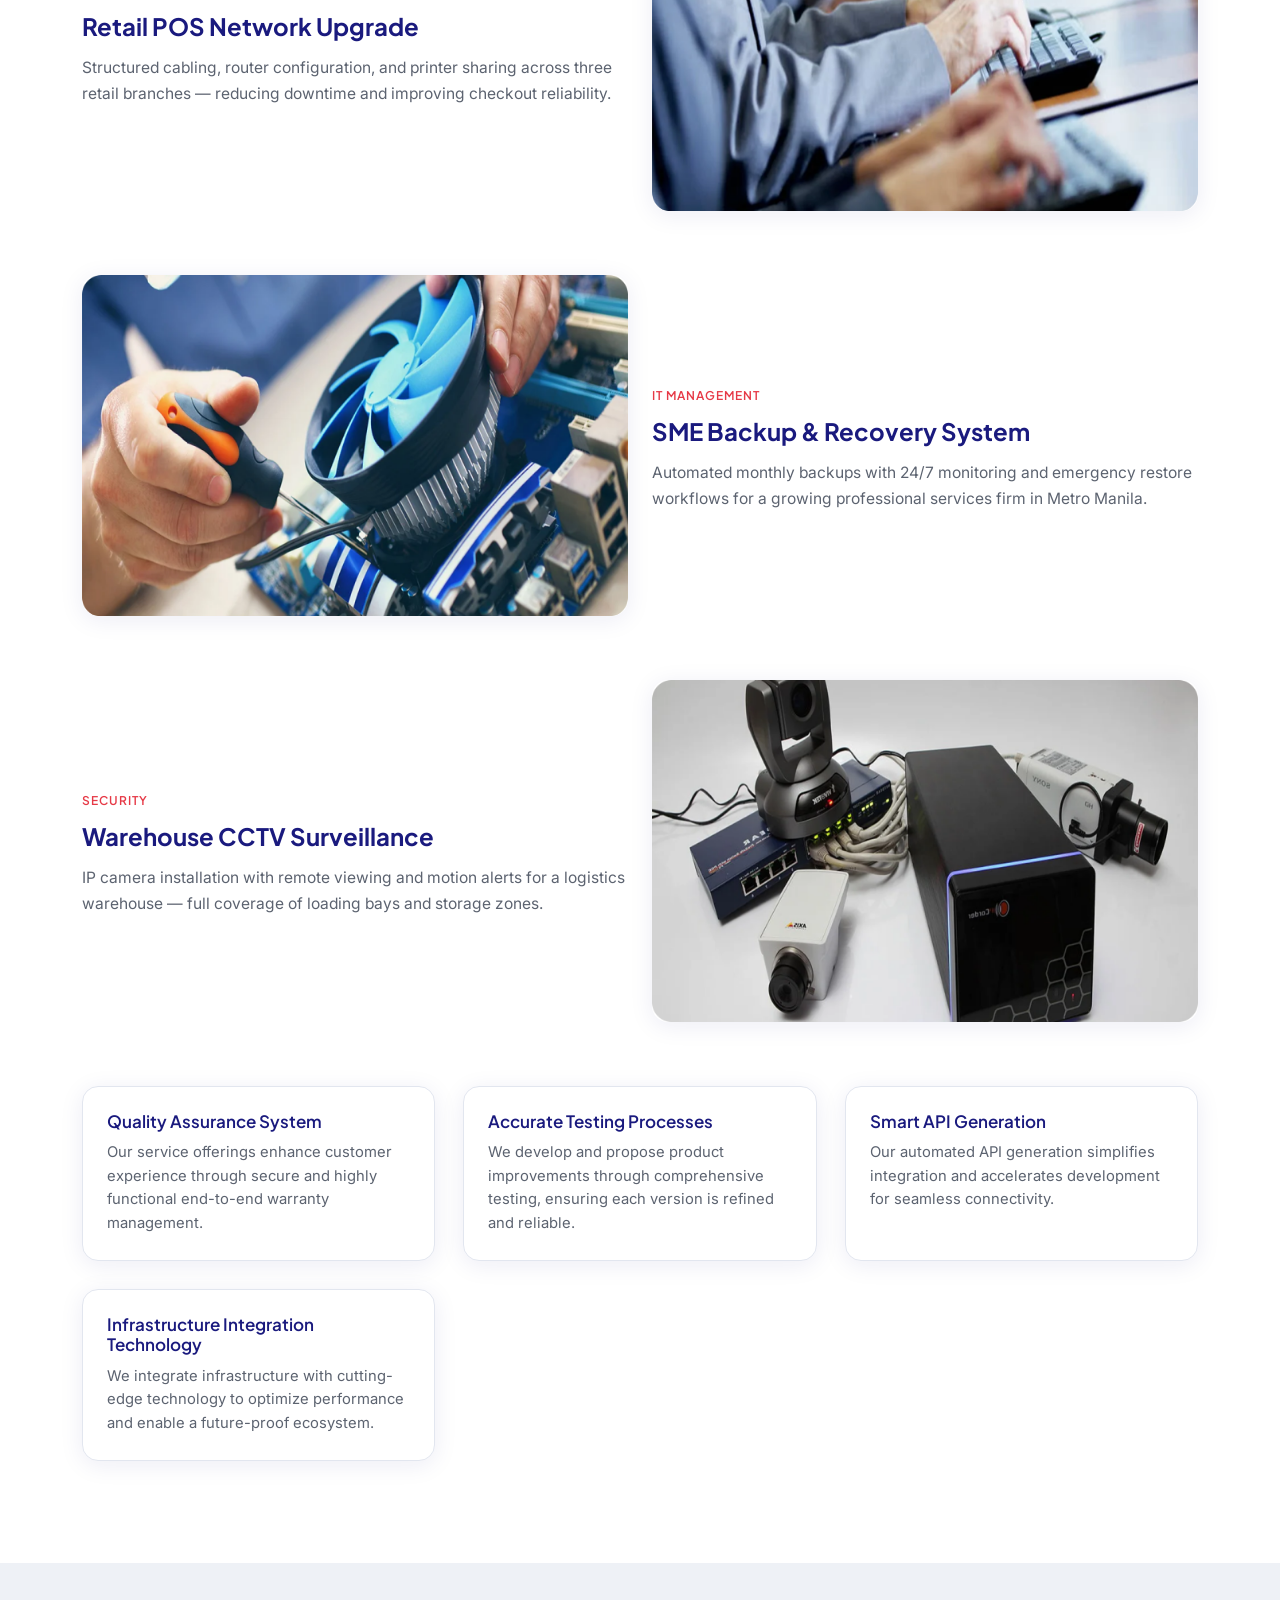
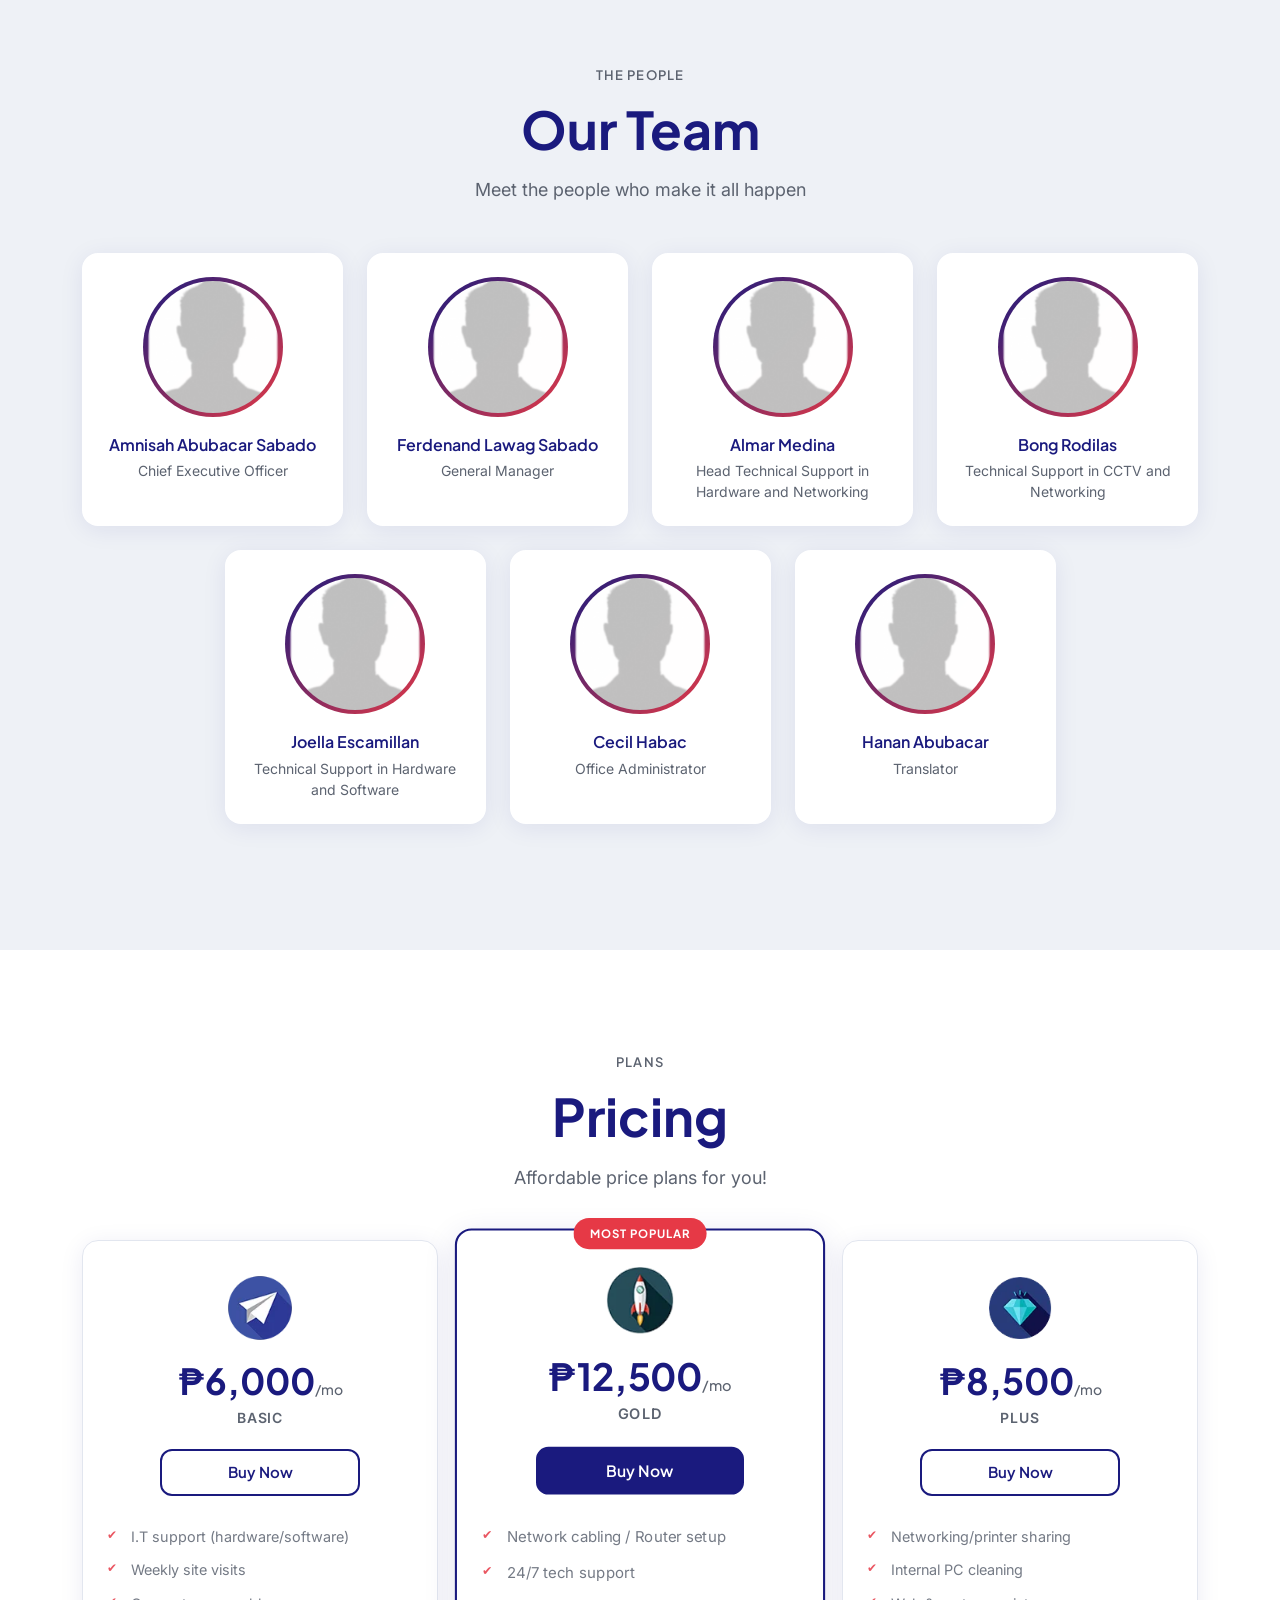
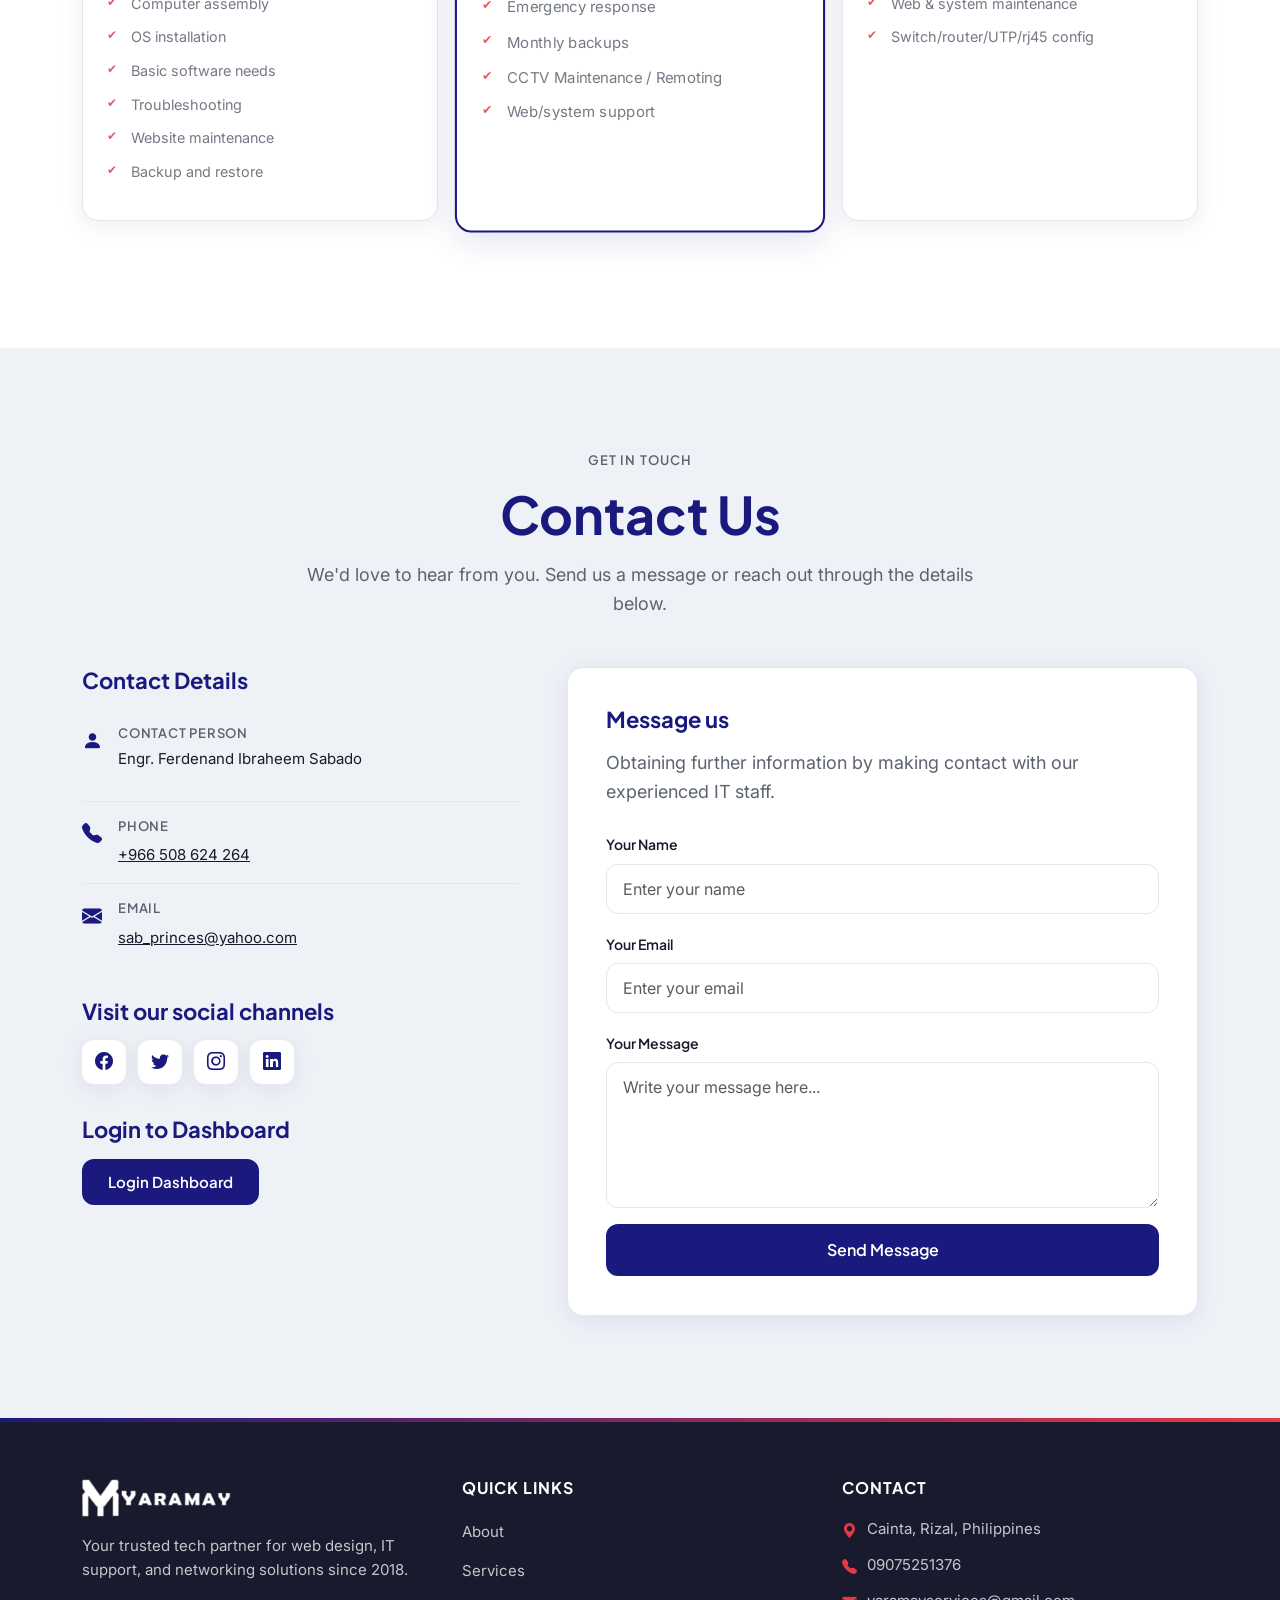
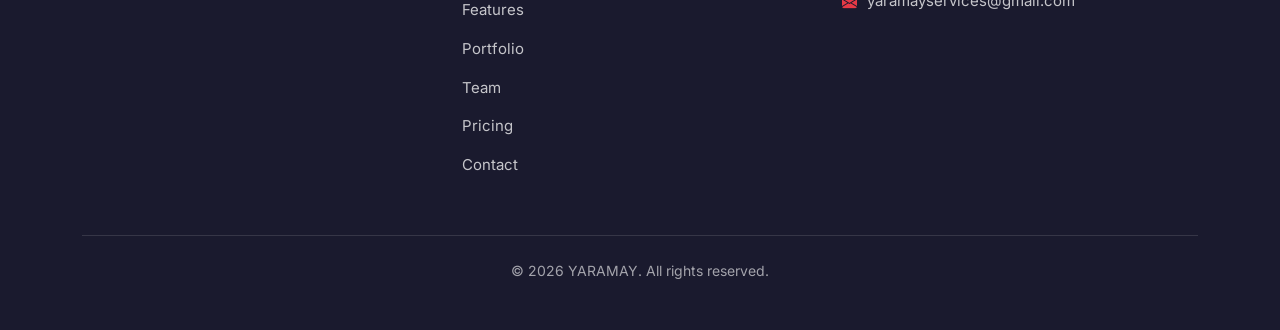
==== commit 57510bf6: "New update: Registration form UI and Navigation button to registration form" ====
--- a/index.html
+++ b/index.html
@@ -66,6 +66,12 @@
       <div class="hero-cta-group hero-animate">
         <a href="#features" class="btn btn-hero btn-hero-primary">Get Started</a>
         <a href="#about" class="btn btn-hero btn-hero-secondary">How we work</a>
+      </div>
+      <div class="hero-cta-group hero-animate">
+        <a href="registration.html" class="btn btn-hero btn-hero-primary mt-4">Secure Your Slot →</a>
+      </div>
+      <div>
+        <p  class="lead hero-animate mt-2">Don't miss out! Register now for our upcoming MWO QMS event on June 26, 2026, and be part of an informative and meaningful experience.</p>
       </div>
     </div>
   </section>
@@ -505,24 +511,24 @@
             <h3 class="contact-info__heading">Contact Details</h3>
             <ul class="contact-info__list">
               <li class="contact-info__item">
-                <i class="bi bi-geo-alt-fill contact-info__icon" aria-hidden="true"></i>
+                <i class="bi bi-person-fill contact-info__icon" aria-hidden="true"></i>
                 <div>
-                  <span class="contact-info__label">Address</span>
-                  <address class="contact-info__value">Cluster 5 Unit 1-G Cambridge Village Floodway, Brgy. San Andres, Cainta, Rizal</address>
+                  <span class="contact-info__label">Contact Person</span>
+                  <address class="contact-info__value">Engr. Ferdenand Ibraheem Sabado</address>
                 </div>
               </li>
               <li class="contact-info__item">
                 <i class="bi bi-telephone-fill contact-info__icon" aria-hidden="true"></i>
                 <div>
                   <span class="contact-info__label">Phone</span>
-                  <a href="tel:+639075251376" class="contact-info__value">09075251376</a>
+                  <a href="tel:+639075251376" class="contact-info__value">+966 508 624 264</a>
                 </div>
               </li>
               <li class="contact-info__item">
                 <i class="bi bi-envelope-fill contact-info__icon" aria-hidden="true"></i>
                 <div>
                   <span class="contact-info__label">Email</span>
-                  <a href="mailto:yaramayservices@gmail.com" class="contact-info__value">yaramayservices@gmail.com</a>
+                  <a href="mailto:yaramayservices@gmail.com" class="contact-info__value">sab_princes@yahoo.com </a>
                 </div>
               </li>
             </ul>
--- a/css/site.css
+++ b/css/site.css
@@ -1687,19 +1687,22 @@
 }
 
 .registration-sidebar__media {
-  position: relative;
-  border-radius: var(--radius-lg);
-  overflow: hidden;
-  box-shadow: var(--shadow-medium);
-  margin-block-end: 1.5rem;
-  aspect-ratio: 4 / 3;
-  background-color: var(--brand-primary);
+  background-color: #ffffff;
+  border-radius: 1.5rem; 
+  padding:10px;       
+  box-shadow: 0 1px 3px rgba(0, 0, 0, 0.05);
+  height: auto; 
+  display: flex;
+  flex-direction: column;
+  margin-bottom: 20px;
 }
 
 .registration-sidebar__image {
   display: block;
-  inline-size: 100%;
-  block-size: 100%;
+  width: 100%;
+  height: auto;
+  border-radius: 1rem;
+
   object-fit: cover;
 }
 
